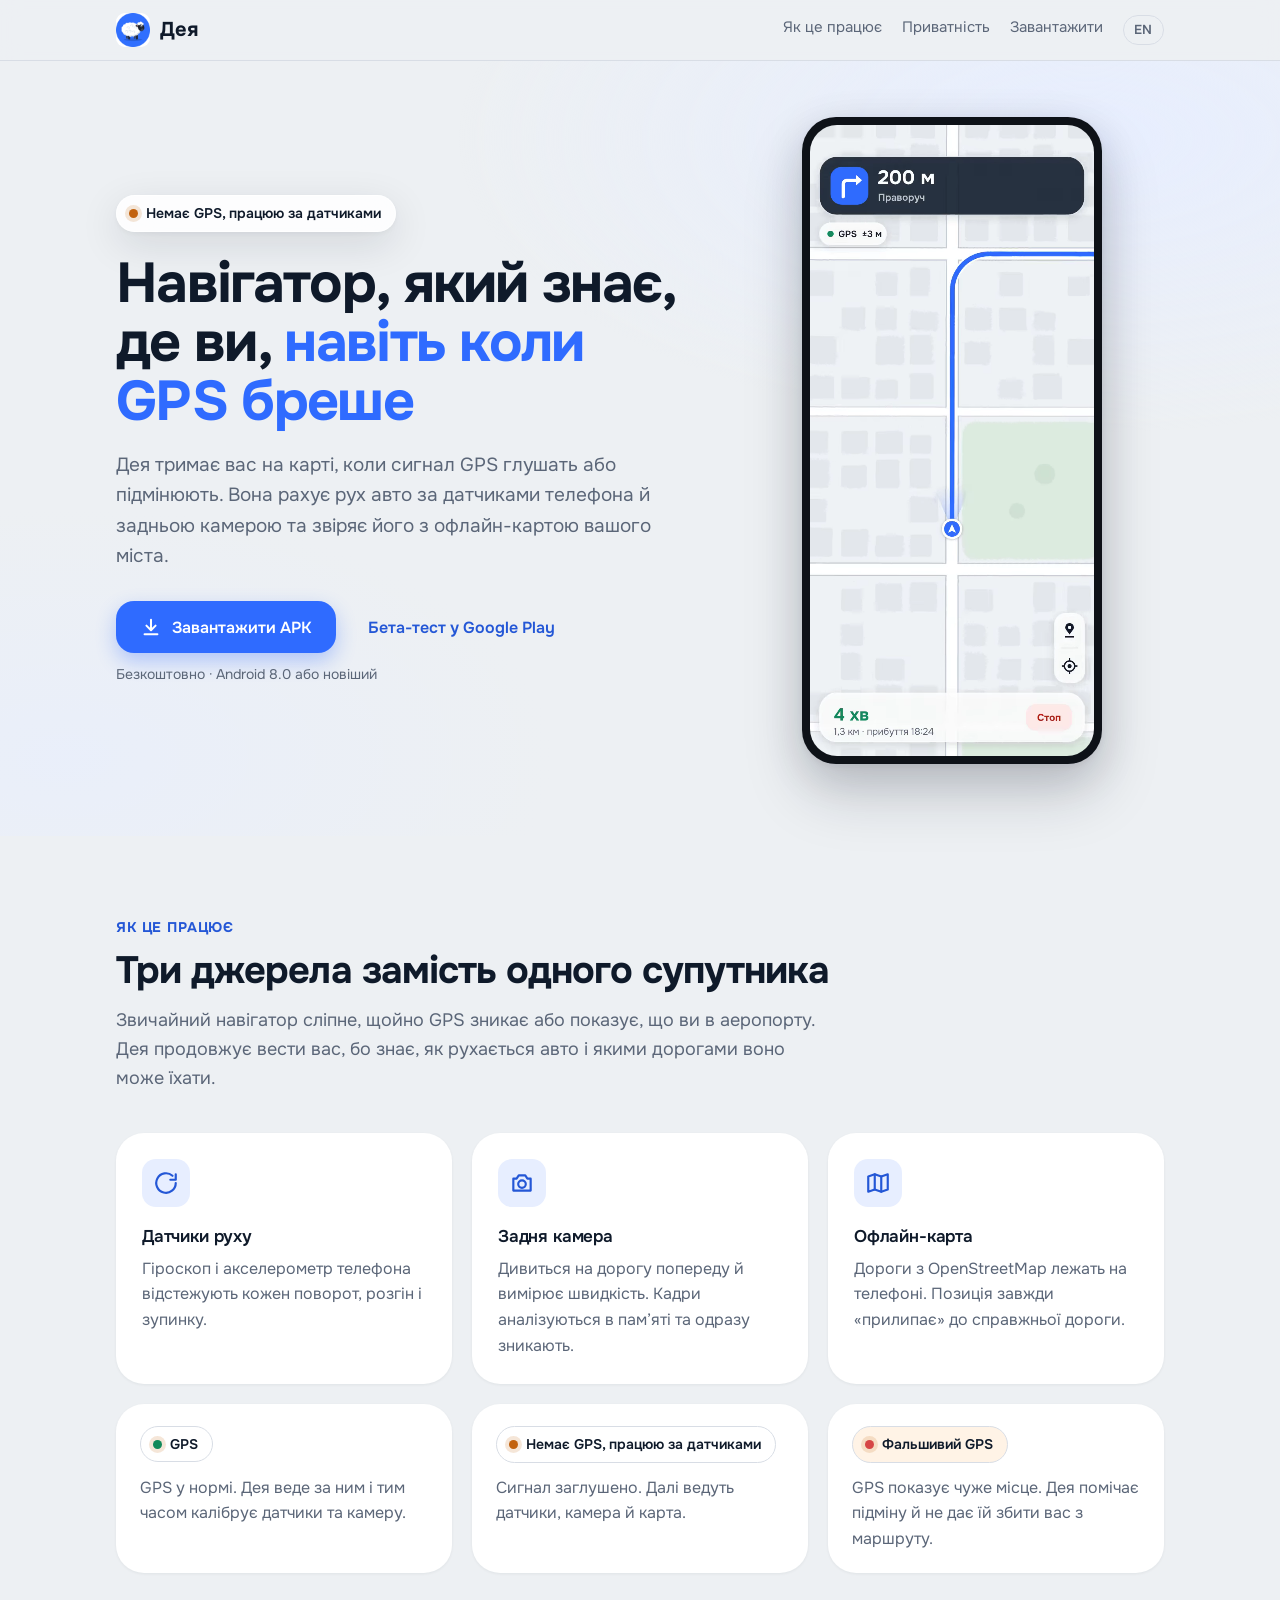
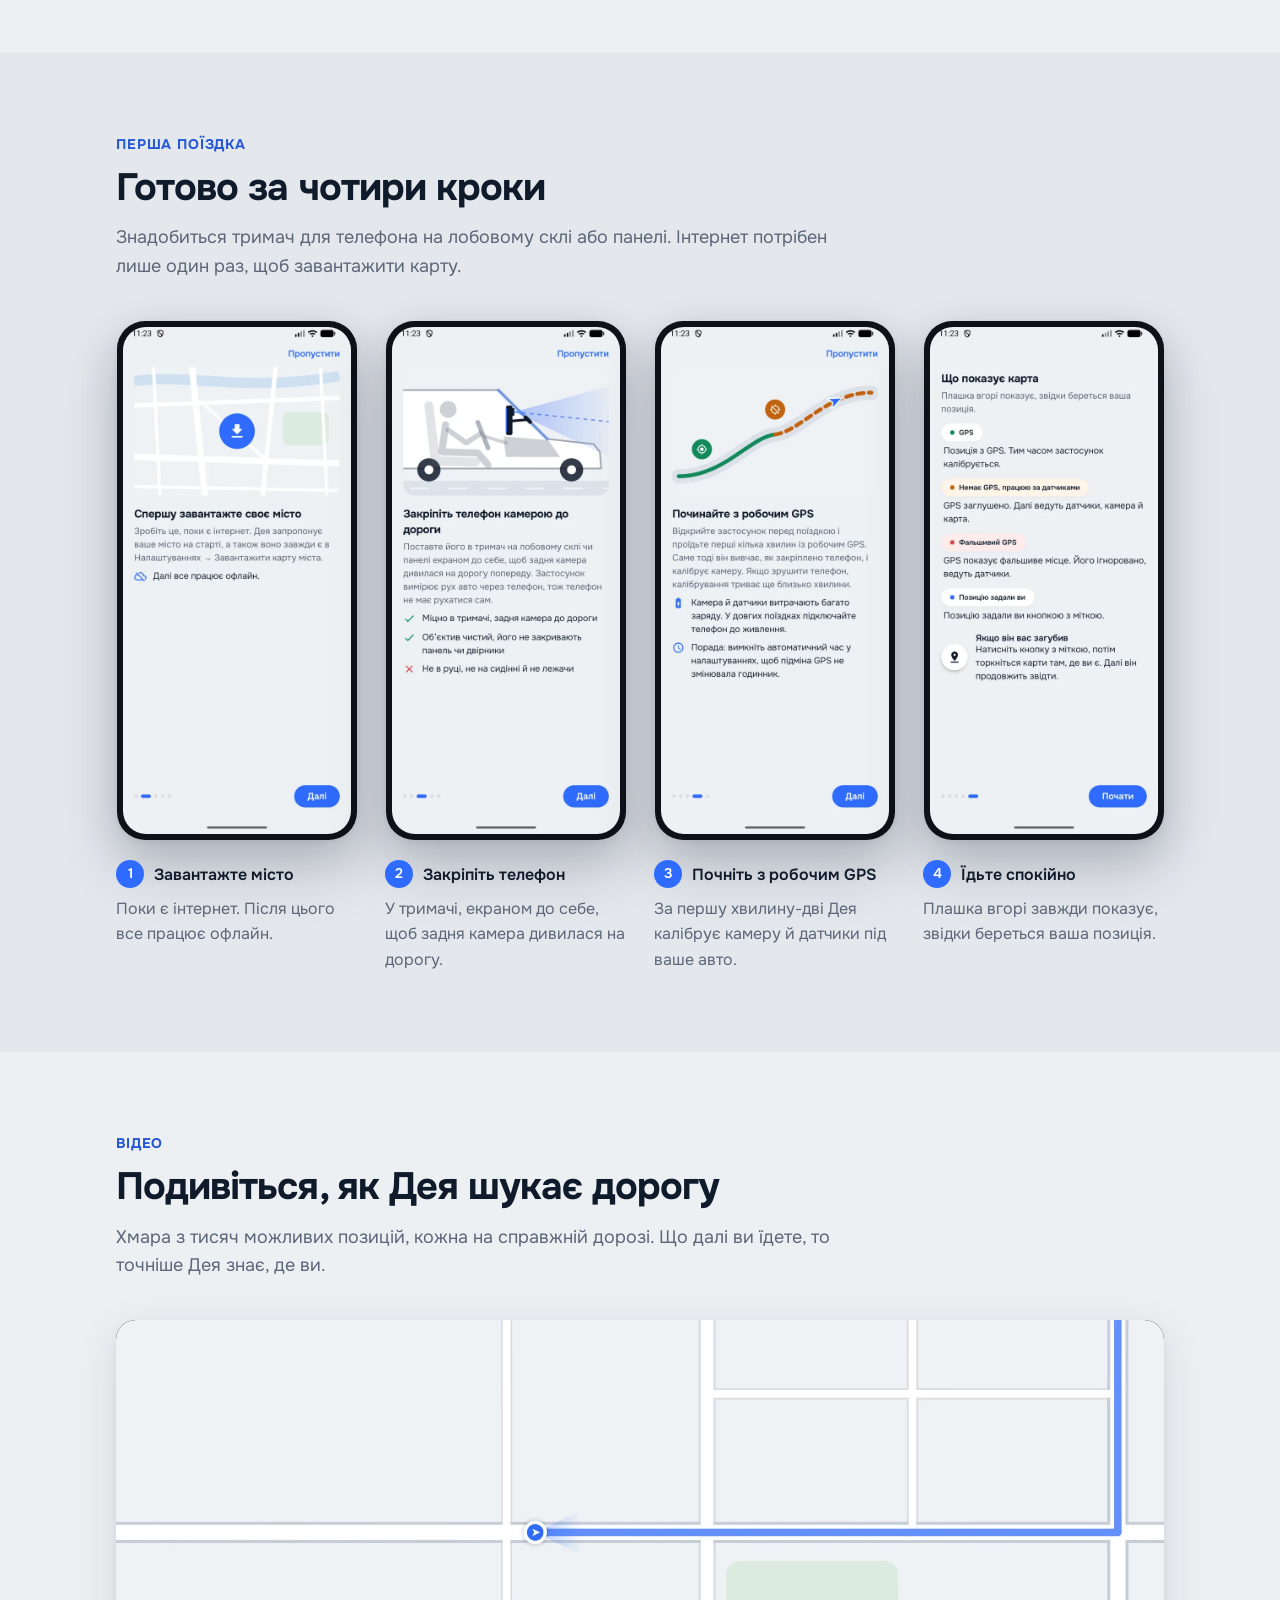
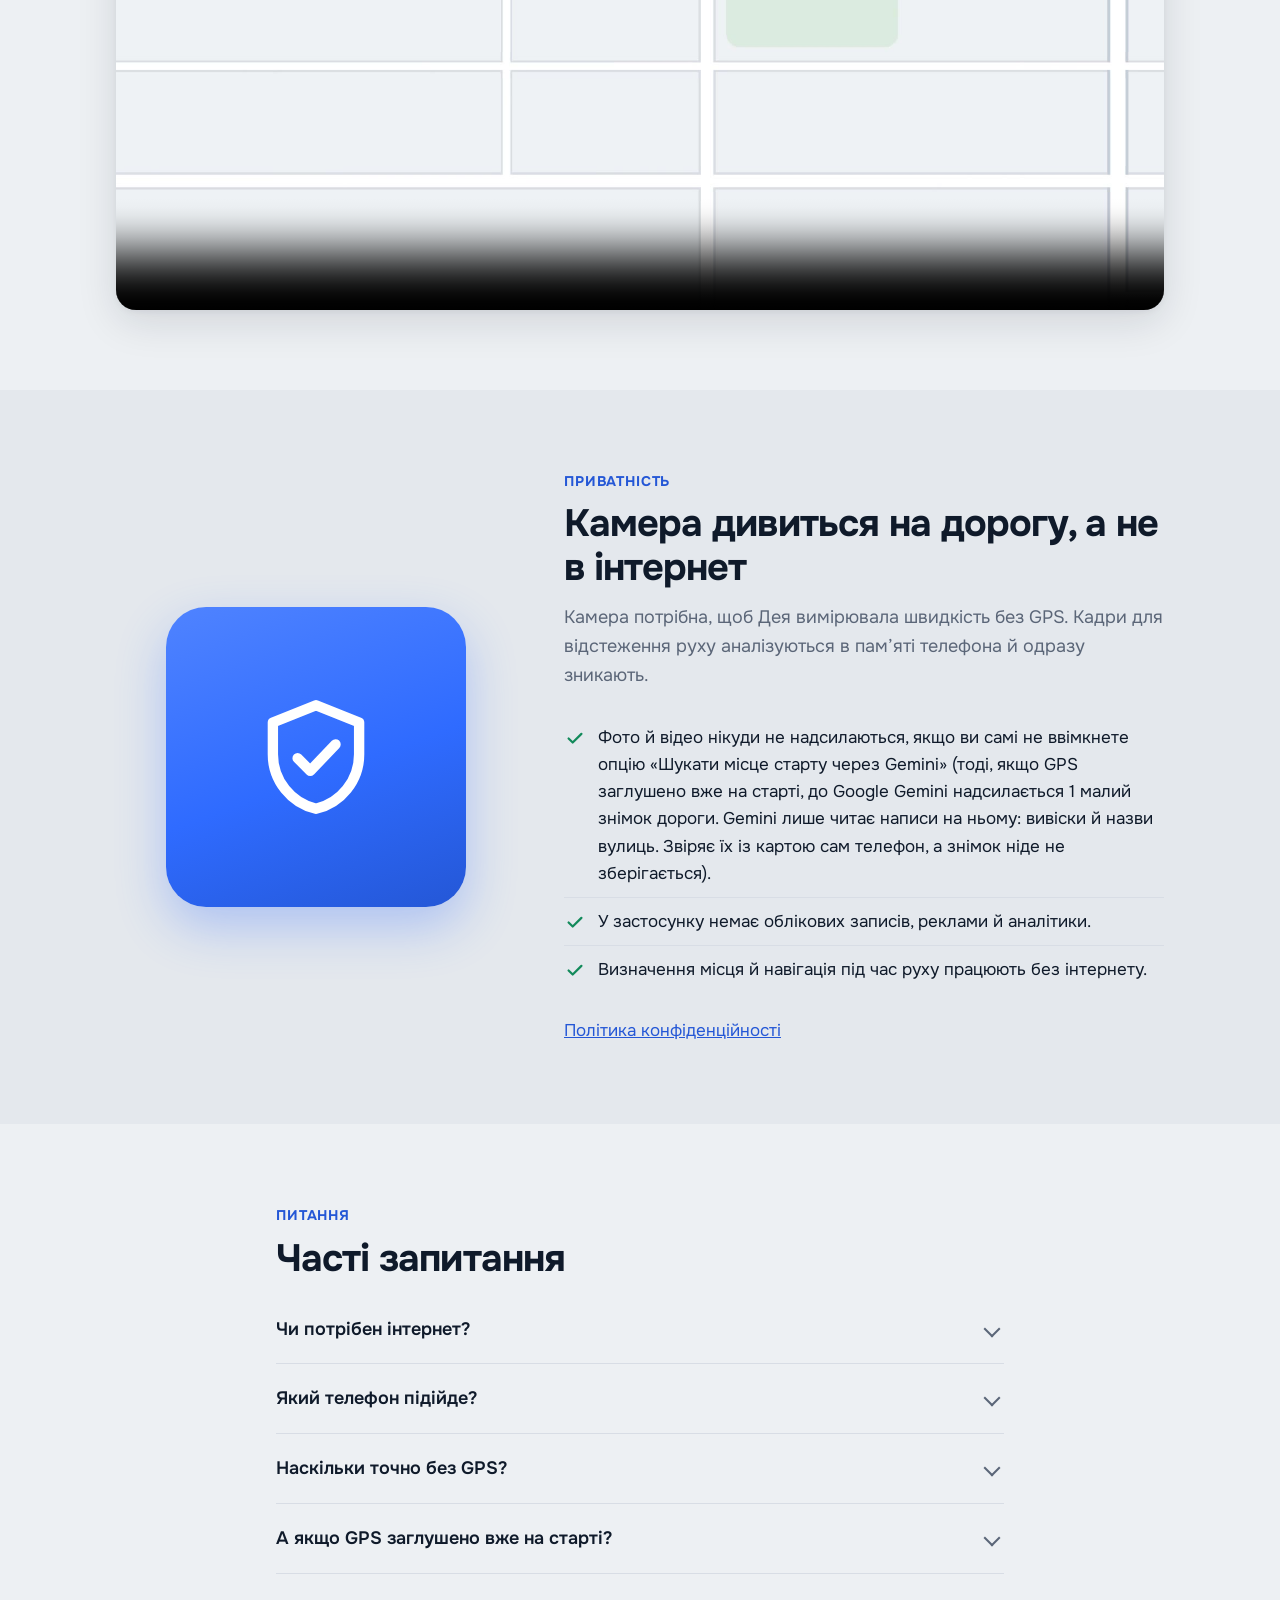
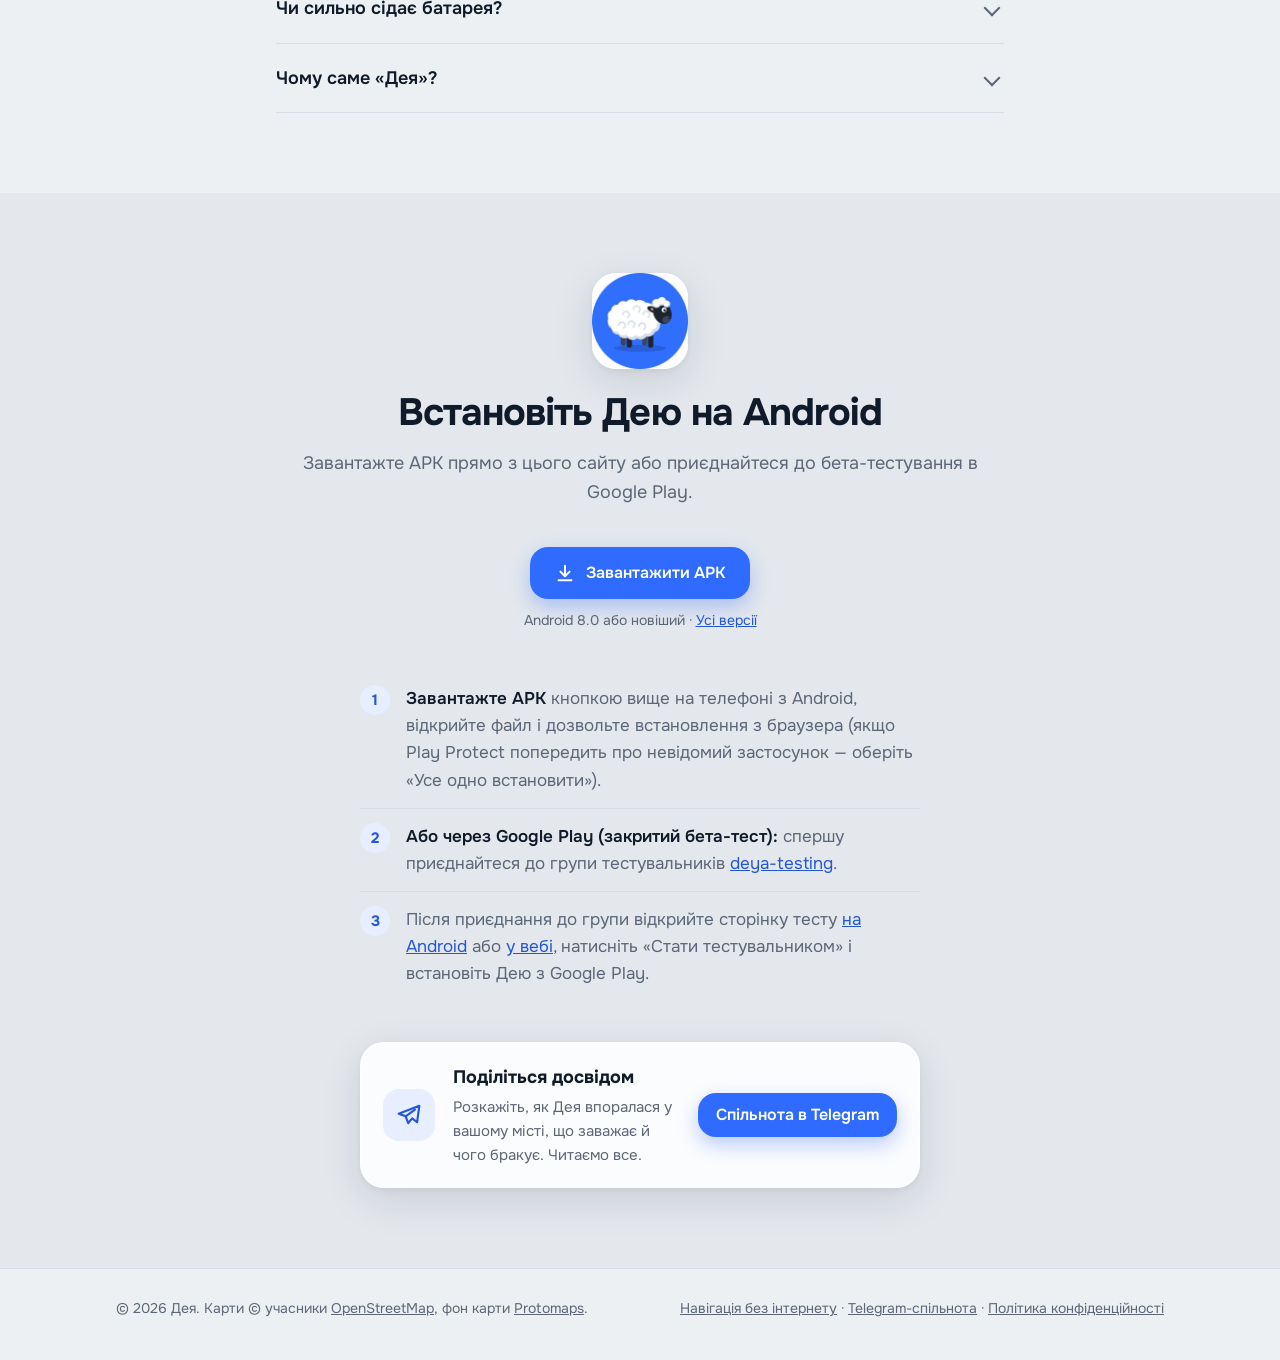
==== index.html @ eeca4acb "Add English version: /en/ home, offline-navigation article, language switcher, hreflang, sitemap Co-" ====
<!doctype html>
<html lang="uk">
<head>
<meta charset="utf-8">
<meta name="viewport" content="width=device-width, initial-scale=1">
<!-- Google Analytics 4. -->
<script>
  window.GA_ID = 'G-M6MLVTG909';
  window.dataLayer = window.dataLayer || [];
  function gtag() { dataLayer.push(arguments); }
  if (!/X{4}/.test(GA_ID)) {
    var ga = document.createElement('script');
    ga.async = true;
    ga.src = 'https://www.googletagmanager.com/gtag/js?id=' + GA_ID;
    document.head.appendChild(ga);
    gtag('js', new Date());
    gtag('config', GA_ID);
  }
</script>
<title>Дея — навігація без GPS: офлайн-навігатор при глушінні GPS</title>
<meta name="description" content="Дея — безкоштовний офлайн-навігатор для Android. Тримає вас на карті, коли GPS глушать або підмінюють: працює на датчиках руху, задній камері й карті OpenStreetMap.">
<link rel="canonical" href="https://getdeya.space/">
<link rel="alternate" hreflang="uk" href="https://getdeya.space/">
<link rel="alternate" hreflang="en" href="https://getdeya.space/en/">
<link rel="alternate" hreflang="x-default" href="https://getdeya.space/">
<meta name="robots" content="index, follow, max-image-preview:large">
<meta property="og:type" content="website">
<meta property="og:site_name" content="Дея">
<meta property="og:locale" content="uk_UA">
<meta property="og:url" content="https://getdeya.space/">
<meta property="og:title" content="Дея — навігація без GPS, коли його глушать">
<meta property="og:description" content="Безкоштовний офлайн-навігатор для Android: тримає вас на карті, коли GPS глушать або підмінюють. Без реклами й аналітики в застосунку.">
<meta property="og:image" content="https://getdeya.space/img/icon.png">
<meta property="og:image:alt" content="Значок Деї: біла вівця на синьому">
<meta name="twitter:card" content="summary">
<meta name="theme-color" content="#2F6BFF">
<link rel="preconnect" href="https://fonts.googleapis.com">
<link rel="preconnect" href="https://fonts.gstatic.com" crossorigin>
<link href="https://fonts.googleapis.com/css2?family=Onest:wght@400;500;600;700&display=swap" rel="stylesheet">
<script type="application/ld+json">
{
 "@context": "https://schema.org",
 "@graph": [
  {
   "@type": "WebSite",
   "@id": "https://getdeya.space/#site",
   "url": "https://getdeya.space/",
   "name": "Дея",
   "inLanguage": "uk"
  },
  {
   "@type": "MobileApplication",
   "@id": "https://getdeya.space/#app",
   "name": "Дея",
   "alternateName": "Deya",
   "description": "Офлайн-навігатор для Android, який тримає вас на карті, коли GPS глушать або підмінюють. Працює на датчиках руху, камері й карті OpenStreetMap.",
   "applicationCategory": "NavigationApplication",
   "operatingSystem": "Android 8.0+",
   "inLanguage": "uk",
   "url": "https://getdeya.space/",
   "image": "https://getdeya.space/img/icon.png",
   "downloadUrl": "https://github.com/zheniaslius/deya-site/releases/latest/download/deya.apk",
   "offers": {
    "@type": "Offer",
    "price": "0",
    "priceCurrency": "UAH"
   }
  },
  {
   "@type": "FAQPage",
   "mainEntity": [
    {
     "@type": "Question",
     "name": "Чи потрібен інтернет?",
     "acceptedAnswer": {
      "@type": "Answer",
      "text": "Лише щоб завантажити карту свого міста (та за бажанням уточнити коло старту через Gemini, якщо ви самі ввімкнули цю опцію). Далі Дея визначає місце й прокладає маршрут повністю офлайн."
     }
    },
    {
     "@type": "Question",
     "name": "Який телефон підійде?",
     "acceptedAnswer": {
      "@type": "Answer",
      "text": "Смартфон на Android 8.0 або новішому, з задньою камерою, гіроскопом і акселерометром. Майже всі сучасні телефони мають їх."
     }
    },
    {
     "@type": "Question",
     "name": "Наскільки точно без GPS?",
     "acceptedAnswer": {
      "@type": "Answer",
      "text": "У місті, де багато поворотів, Дея зазвичай тримає вас на правильній вулиці. На довгих прямих дорогах без поворотів похибка поступово росте, а щойно з’являється поворот чи справжній GPS, позиція знову уточнюється. Якщо Дея загубилася, торкніться кнопки з міткою й покажіть на карті, де ви."
     }
    },
    {
     "@type": "Question",
     "name": "А якщо GPS заглушено вже на старті?",
     "acceptedAnswer": {
      "@type": "Answer",
      "text": "Дея бере приблизне місце від Wi-Fi чи мобільної мережі, а далі впізнає, де ви, за формою шляху: повороти, які ви проїхали, порівнюються з вулицями карти. Зазвичай за 300–600 метрів їзди стрілка стає на правильну вулицю. Швидше за все працює, якщо ввімкнено камеру."
     }
    },
    {
     "@type": "Question",
     "name": "Чи сильно сідає батарея?",
     "acceptedAnswer": {
      "@type": "Answer",
      "text": "Камера й датчики працюють увесь час поїздки, тож у довгих поїздках краще тримати телефон на зарядці."
     }
    },
    {
     "@type": "Question",
     "name": "Чому саме «Дея»?",
     "acceptedAnswer": {
      "@type": "Answer",
      "text": "Від мему з вівцею, яка питає «Де я?». Тепер у неї є відповідь."
     }
    }
   ]
  }
 ]
}
</script>
<link rel="icon" href="img/icon-32.png" sizes="32x32">
<link rel="apple-touch-icon" href="img/icon-180.png">
<style>
  :root {
    --blue: #2F6BFF; --blue-ink: #2457D6; --blue-soft: #E7EEFF;
    --bg: #EDF0F3; --bg-alt: #E4E8ED; --card: rgba(255, 255, 255, .86); --solid: #FFFFFF;
    --edge: rgba(255, 255, 255, .7); --tile: rgba(15, 26, 42, .05);
    --text: #0F1A2A; --muted: #5B6678; --line: #D8DDE5;
    --green: #128A5B; --orange: #C2620F; --orange-soft: #FFF3E6; --red: #D64545; --red-soft: #FDE8E7;
    --shadow: 0 12px 40px rgba(15, 26, 42, .12), 0 2px 6px rgba(15, 26, 42, .05);
  }
  @media (prefers-color-scheme: dark) {
    :root:not([data-theme="light"]) {
      --blue: #4F83FF; --blue-ink: #7DA2FF; --blue-soft: #1D2D55;
      --bg: #11161E; --bg-alt: #161C26; --card: rgba(28, 35, 48, .88); --solid: #1C2330;
      --edge: rgba(255, 255, 255, .08); --tile: rgba(255, 255, 255, .06);
      --text: #EEF2F8; --muted: #9AA6B8; --line: #2A3342; --orange-soft: #3A2A1A; --red-soft: #3D2224;
      --shadow: 0 12px 40px rgba(0, 0, 0, .4);
    }
  }
  :root[data-theme="dark"] {
    --blue: #4F83FF; --blue-ink: #7DA2FF; --blue-soft: #1D2D55;
    --bg: #11161E; --bg-alt: #161C26; --card: rgba(28, 35, 48, .88); --solid: #1C2330;
    --edge: rgba(255, 255, 255, .08); --tile: rgba(255, 255, 255, .06);
    --text: #EEF2F8; --muted: #9AA6B8; --line: #2A3342; --orange-soft: #3A2A1A; --red-soft: #3D2224;
    --shadow: 0 12px 40px rgba(0, 0, 0, .4);
  }
  * { box-sizing: border-box; }
  html { scroll-behavior: smooth; }
  body { margin: 0; background: var(--bg); color: var(--text);
         font: 17px/1.6 "Onest", system-ui, -apple-system, "Segoe UI", Roboto, sans-serif;
         -webkit-font-smoothing: antialiased; }
  a { color: var(--blue-ink); }
  img, video { display: block; max-width: 100%; height: auto; }
  .wrap { max-width: 1080px; margin: 0 auto; padding: 0 16px; }

  /* header */
  header { position: sticky; top: 0; z-index: 10; background: color-mix(in srgb, var(--bg) 88%, transparent);
           backdrop-filter: saturate(1.4) blur(10px); -webkit-backdrop-filter: saturate(1.4) blur(10px);
           border-bottom: 1px solid var(--line); }
  header .wrap { display: flex; align-items: center; justify-content: space-between; height: 60px; }
  .brand { display: flex; align-items: center; gap: 10px; text-decoration: none; color: var(--text);
           font-weight: 700; font-size: 20px; letter-spacing: -.01em; }
  .brand img { width: 34px; height: 34px; border-radius: 9px; }
  header nav { display: flex; gap: 20px; font-size: 15px; }
  header nav a { color: var(--muted); text-decoration: none; }
  header nav a:hover { color: var(--text); }
  @media (max-width: 560px) { header nav .opt { display: none; } }

  .lang { font-size: 13px; font-weight: 600; letter-spacing: .04em; padding: 4px 10px; border-radius: 999px;
          border: 1px solid var(--line); color: var(--muted); text-decoration: none; }
  .lang:hover { color: var(--text); border-color: var(--muted); }

  /* buttons */
  .btn { display: inline-flex; align-items: center; gap: 10px; height: 52px; padding: 0 24px;
         border-radius: 18px; font-weight: 600; font-size: 16px; text-decoration: none; border: 0;
         font-family: inherit; cursor: pointer; }
  .btn-primary { background: var(--blue); color: #fff; box-shadow: 0 8px 20px rgba(47, 107, 255, .32); }
  .btn-primary[aria-disabled="true"] { cursor: default; }
  .btn-ghost { background: transparent; color: var(--blue-ink); }
  .btn svg { width: 22px; height: 22px; flex: none; }
  .soon { display: block; font-size: 14px; color: var(--muted); margin-top: 10px; }

  /* hero */
  .hero { padding: 56px 0 72px; background:
          radial-gradient(900px 420px at 85% 10%, var(--blue-soft), transparent 70%),
          radial-gradient(700px 360px at 5% 90%, color-mix(in srgb, var(--blue-soft) 60%, transparent), transparent 70%); }
  .hero .wrap { display: grid; grid-template-columns: 1.15fr .85fr; gap: 48px; align-items: center; }
  .chip { display: inline-flex; align-items: center; gap: 8px; padding: 6px 14px 6px 12px;
          border-radius: 999px; background: var(--card); border: 1px solid var(--edge); box-shadow: var(--shadow);
          backdrop-filter: blur(20px) saturate(1.6); -webkit-backdrop-filter: blur(20px) saturate(1.6);
          font-size: 14px; font-weight: 600; }
  .dot { width: 9px; height: 9px; border-radius: 50%; background: var(--orange); flex: none;
         box-shadow: 0 0 0 4px rgba(194, 98, 15, .16); }
  h1 { font-size: clamp(34px, 5.4vw, 56px); line-height: 1.06; letter-spacing: -.03em; font-weight: 700; margin: 22px 0 18px; }
  h1 em { font-style: normal; color: var(--blue); }
  .lead { font-size: 19px; color: var(--muted); margin: 0 0 30px; max-width: 34em; }
  .cta { display: flex; flex-wrap: wrap; gap: 8px; align-items: center; }
  @media (max-width: 820px) {
    .hero { padding: 36px 0 56px; }
    .hero .wrap { grid-template-columns: 1fr; gap: 40px; }
  }

  /* phone */
  .phone { width: 100%; max-width: 300px; margin: 0 auto; border-radius: 34px; padding: 8px;
           background: #0E1218; box-shadow: var(--shadow), 0 30px 60px rgba(20, 30, 45, .18); }
  .phone img, .phone video { border-radius: 27px; width: 100%; aspect-ratio: 540 / 1200; object-fit: cover; background: #F2F3F1; }

  /* sections */
  section { padding: 80px 0; }
  section.alt { background: var(--bg-alt); }
  .eyebrow { font-size: 14px; font-weight: 700; letter-spacing: .06em; text-transform: uppercase; color: var(--blue-ink); margin: 0 0 10px; }
  h2 { font-size: clamp(26px, 3.4vw, 38px); line-height: 1.15; letter-spacing: -.025em; font-weight: 700; margin: 0 0 14px; }
  .sub { color: var(--muted); font-size: 18px; max-width: 40em; margin: 0 0 40px; }

  .cards { display: grid; grid-template-columns: repeat(3, 1fr); gap: 20px; }
  .card { background: var(--solid); border-radius: 28px; padding: 26px; box-shadow: 0 1px 3px rgba(15, 26, 42, .06); }
  .card h3 { font-size: 17px; font-weight: 600; margin: 16px 0 6px; letter-spacing: -.01em; }
  .card p { margin: 0; color: var(--muted); font-size: 16px; }
  .ico { width: 48px; height: 48px; border-radius: 14px; display: grid; place-items: center;
         background: var(--blue-soft); color: var(--blue-ink); }
  .ico svg { width: 26px; height: 26px; }
  @media (max-width: 820px) { .cards { grid-template-columns: 1fr; } }

  /* states */
  .states { display: grid; grid-template-columns: repeat(3, 1fr); gap: 20px; margin-top: 20px; }
  .state { background: var(--solid); border-radius: 28px; padding: 22px 24px; box-shadow: 0 1px 3px rgba(15, 26, 42, .06); }
  .state p { margin: 12px 0 0; color: var(--muted); font-size: 16px; }
  .state .chip { box-shadow: none; border: 1px solid var(--line); }
  @media (max-width: 820px) { .states { grid-template-columns: 1fr; } }

  /* steps */
  .steps { display: grid; grid-template-columns: repeat(4, 1fr); gap: 28px; counter-reset: s; }
  .step .phone { max-width: 240px; border-radius: 28px; padding: 6px; }
  .step .phone img { border-radius: 23px; }
  .step h3 { font-size: 16px; font-weight: 600; margin: 22px 0 6px; display: flex; gap: 10px; align-items: baseline; }
  .step h3::before { counter-increment: s; content: counter(s); flex: none; width: 28px; height: 28px;
                     border-radius: 50%; background: var(--blue); color: #fff; font-size: 14px;
                     display: grid; place-items: center; transform: translateY(-2px); }
  .step p { margin: 0; color: var(--muted); font-size: 16px; }
  @media (max-width: 960px) { .steps { grid-template-columns: repeat(2, 1fr); row-gap: 48px; } }
  @media (max-width: 520px) { .steps { grid-template-columns: 1fr; } .step .phone { max-width: 260px; } }

  /* video */
  .video { border-radius: 20px; overflow: hidden; box-shadow: var(--shadow); background: #000; }
  .video video { width: 100%; aspect-ratio: 16 / 9; }
  .note { font-size: 14px; color: var(--muted); margin-top: 12px; }

  /* privacy */
  .privacy { display: grid; grid-template-columns: .8fr 1.2fr; gap: 48px; align-items: center; }
  .shield { aspect-ratio: 1; max-width: 300px; width: 100%; margin: 0 auto; border-radius: 40px;
            background: linear-gradient(160deg, #4F83FF, #2F6BFF 55%, #2457D6); display: grid; place-items: center; box-shadow: 0 20px 50px rgba(47, 107, 255, .3); }
  .shield svg { width: 46%; height: 46%; color: #fff; }
  .list { list-style: none; padding: 0; margin: 0 0 24px; }
  .list li { display: flex; gap: 12px; padding: 10px 0; border-bottom: 1px solid var(--line); }
  .list li:last-child { border-bottom: 0; }
  .list svg { width: 22px; height: 22px; flex: none; color: var(--green); margin-top: 3px; }
  @media (max-width: 820px) { .privacy { grid-template-columns: 1fr; } .shield { max-width: 200px; } }

  /* faq */
  .faq { max-width: 760px; }
  details { border-bottom: 1px solid var(--line); padding: 4px 0; }
  summary { cursor: pointer; list-style: none; font-weight: 600; font-size: 18px; padding: 16px 32px 16px 0; position: relative; }
  summary::-webkit-details-marker { display: none; }
  summary::after { content: ""; position: absolute; right: 6px; top: 24px; width: 10px; height: 10px;
                   border-right: 2px solid var(--muted); border-bottom: 2px solid var(--muted); transform: rotate(45deg); transition: transform .2s; }
  details[open] summary::after { transform: rotate(-135deg); top: 28px; }
  details p { margin: 0 0 18px; color: var(--muted); }

  /* final */
  .final { text-align: center; }
  .final .icon { width: 96px; height: 96px; border-radius: 24px; margin: 0 auto 22px; box-shadow: var(--shadow); }
  .final .sub { margin-left: auto; margin-right: auto; }
  .final .cta { justify-content: center; }

  .install { text-align: left; max-width: 560px; margin: 40px auto 0; padding: 0; list-style: none; counter-reset: i; }
  .install li { position: relative; padding: 14px 0 14px 46px; border-bottom: 1px solid var(--line); color: var(--muted); }
  .install li:last-child { border-bottom: 0; }
  .install li b { color: var(--text); font-weight: 600; }
  .install li::before { counter-increment: i; content: counter(i); position: absolute; left: 0; top: 14px; width: 30px; height: 30px;
                        border-radius: 50%; background: var(--blue-soft); color: var(--blue-ink); font-weight: 700; font-size: 15px;
                        display: grid; place-items: center; }
  .final .note { max-width: 560px; margin: 16px auto 0; }

  .community { display: flex; align-items: center; gap: 18px; text-align: left; max-width: 560px; margin: 40px auto 0; padding: 20px 22px;
               background: var(--card); border: 1px solid var(--edge); border-radius: 24px; box-shadow: var(--shadow); }
  .community .tg { width: 52px; height: 52px; flex: none; border-radius: 16px; background: var(--blue-soft); color: var(--blue-ink); display: grid; place-items: center; }
  .community .tg svg { width: 26px; height: 26px; }
  .community h3 { margin: 0 0 4px; font-size: 18px; }
  .community p { margin: 0; font-size: 15px; color: var(--muted); }
  .community .btn { margin-left: auto; height: 44px; padding: 0 18px; flex: none; }
  @media (max-width: 560px) { .community { flex-wrap: wrap; } .community .btn { margin-left: 0; width: 100%; justify-content: center; } }

  footer { border-top: 1px solid var(--line); padding: 28px 0 40px; font-size: 14px; color: var(--muted); }
  footer .wrap { display: flex; flex-wrap: wrap; gap: 12px 28px; justify-content: space-between; }
  footer a { color: var(--muted); }
</style>
</head>
<body>

<header>
  <div class="wrap">
    <a class="brand" href="#top"><img src="img/icon.png" alt="">Дея</a>
    <nav>
      <a class="opt" href="#how">Як це працює</a>
      <a class="opt" href="#privacy">Приватність</a>
      <a href="#install">Завантажити</a>
      <a class="lang" href="en/" hreflang="en" lang="en" title="English version">EN</a>
    </nav>
  </div>
</header>

<main id="top">

<div class="hero">
  <div class="wrap">
    <div>
      <span class="chip"><span class="dot"></span>Немає GPS, працюю за датчиками</span>
      <h1>Навігатор, який знає, де ви, <em>навіть коли GPS бреше</em></h1>
      <p class="lead">Дея тримає вас на карті, коли сигнал GPS глушать або підмінюють.
        Вона рахує рух авто за датчиками телефона й задньою камерою та звіряє його з
        офлайн-картою вашого міста.</p>
      <div class="cta">
        <a class="btn btn-primary" href="https://github.com/zheniaslius/deya-site/releases/latest/download/deya.apk" download data-place="hero">
          <svg viewBox="0 0 24 24" fill="none" stroke="currentColor" stroke-width="2.2" stroke-linecap="round" stroke-linejoin="round" aria-hidden="true"><path d="M12 4v11"/><path d="m7 10.5 5 5 5-5"/><path d="M5 20h14"/></svg>
          Завантажити APK
        </a>
        <a class="btn btn-ghost" href="#install">Бета-тест у Google Play</a>
      </div>
      <span class="soon">Безкоштовно · Android 8.0 або новіший<span class="apk-meta"></span></span>
    </div>
    <div class="phone"><video autoplay muted loop playsinline poster="img/hero-poster.jpg" aria-label="Дея веде маршрутом: GPS зникає, а позиція тримається на дорозі за датчиками й камерою">
      <source src="img/hero.webm" type="video/webm">
      <source src="img/hero.mp4" type="video/mp4">
    </video></div>
  </div>
</div>

<section id="how">
  <div class="wrap">
    <p class="eyebrow">Як це працює</p>
    <h2>Три джерела замість одного супутника</h2>
    <p class="sub">Звичайний навігатор сліпне, щойно GPS зникає або показує, що ви в аеропорту.
      Дея продовжує вести вас, бо знає, як рухається авто і якими дорогами воно може їхати.</p>
    <div class="cards">
      <div class="card">
        <div class="ico"><svg viewBox="0 0 24 24" fill="none" stroke="currentColor" stroke-width="2" stroke-linecap="round" stroke-linejoin="round" aria-hidden="true"><path d="M21 12a9 9 0 1 1-3-6.7"/><path d="M21 4v5h-5"/></svg></div>
        <h3>Датчики руху</h3>
        <p>Гіроскоп і акселерометр телефона відстежують кожен поворот, розгін і зупинку.</p>
      </div>
      <div class="card">
        <div class="ico"><svg viewBox="0 0 24 24" fill="none" stroke="currentColor" stroke-width="2" stroke-linecap="round" stroke-linejoin="round" aria-hidden="true"><path d="M4 8h3l2-3h6l2 3h3v11H4z"/><circle cx="12" cy="13" r="3.5"/></svg></div>
        <h3>Задня камера</h3>
        <p>Дивиться на дорогу попереду й вимірює швидкість. Кадри аналізуються в пам’яті та одразу зникають.</p>
      </div>
      <div class="card">
        <div class="ico"><svg viewBox="0 0 24 24" fill="none" stroke="currentColor" stroke-width="2" stroke-linecap="round" stroke-linejoin="round" aria-hidden="true"><path d="M9 4 3 6v14l6-2 6 2 6-2V4l-6 2-6-2z"/><path d="M9 4v14M15 6v14"/></svg></div>
        <h3>Офлайн-карта</h3>
        <p>Дороги з OpenStreetMap лежать на телефоні. Позиція завжди «прилипає» до справжньої дороги.</p>
      </div>
    </div>

    <div class="states">
      <div class="state">
        <span class="chip"><span class="dot" style="background:var(--green)"></span>GPS</span>
        <p>GPS у нормі. Дея веде за ним і тим часом калібрує датчики та камеру.</p>
      </div>
      <div class="state">
        <span class="chip"><span class="dot"></span>Немає GPS, працюю за датчиками</span>
        <p>Сигнал заглушено. Далі ведуть датчики, камера й карта.</p>
      </div>
      <div class="state">
        <span class="chip" style="background:var(--orange-soft)"><span class="dot" style="background:var(--red)"></span>Фальшивий GPS</span>
        <p>GPS показує чуже місце. Дея помічає підміну й не дає їй збити вас з маршруту.</p>
      </div>
    </div>
  </div>
</section>

<section class="alt" id="start">
  <div class="wrap">
    <p class="eyebrow">Перша поїздка</p>
    <h2>Готово за чотири кроки</h2>
    <p class="sub">Знадобиться тримач для телефона на лобовому склі або панелі. Інтернет потрібен лише один раз, щоб завантажити карту.</p>
    <div class="steps">
      <div class="step">
        <div class="phone"><img src="img/uk-2-city.webp" alt="Екран: Спершу завантажте своє місто" loading="lazy" width="540" height="1200"></div>
        <h3>Завантажте місто</h3>
        <p>Поки є інтернет. Після цього все працює офлайн.</p>
      </div>
      <div class="step">
        <div class="phone"><img src="img/uk-3-mount.webp" alt="Екран: Закріпіть телефон камерою до дороги" loading="lazy" width="540" height="1200"></div>
        <h3>Закріпіть телефон</h3>
        <p>У тримачі, екраном до себе, щоб задня камера дивилася на дорогу.</p>
      </div>
      <div class="step">
        <div class="phone"><img src="img/uk-4-start.webp" alt="Екран: Починайте з робочим GPS" loading="lazy" width="540" height="1200"></div>
        <h3>Почніть з робочим GPS</h3>
        <p>За першу хвилину-дві Дея калібрує камеру й датчики під ваше авто.</p>
      </div>
      <div class="step">
        <div class="phone"><img src="img/uk-5-map.webp" alt="Екран: Що показує карта" loading="lazy" width="540" height="1200"></div>
        <h3>Їдьте спокійно</h3>
        <p>Плашка вгорі завжди показує, звідки береться ваша позиція.</p>
      </div>
    </div>
  </div>
</section>

<section id="video">
  <div class="wrap">
    <p class="eyebrow">Відео</p>
    <h2>Подивіться, як Дея шукає дорогу</h2>
    <p class="sub">Хмара з тисяч можливих позицій, кожна на справжній дорозі. Що далі ви їдете, то точніше Дея знає, де ви.</p>
    <div class="video">
      <video controls preload="none" playsinline poster="img/poster-uk.jpg">
        <source src="img/deya-explainer-uk.mp4" type="video/mp4">
      </video>
    </div>
  </div>
</section>

<section class="alt" id="privacy">
  <div class="wrap privacy">
    <div class="shield">
      <svg viewBox="0 0 24 24" fill="none" stroke="currentColor" stroke-width="1.8" stroke-linecap="round" stroke-linejoin="round" aria-hidden="true"><path d="M12 3 4.5 6v5.5c0 4.6 3.2 8.5 7.5 9.5 4.3-1 7.5-4.9 7.5-9.5V6L12 3z"/><path d="m8.8 12.2 2.2 2.2 4.4-4.6"/></svg>
    </div>
    <div>
      <p class="eyebrow">Приватність</p>
      <h2>Камера дивиться на дорогу, а не в інтернет</h2>
      <p class="sub" style="margin-bottom:24px">Камера потрібна, щоб Дея вимірювала швидкість без GPS. Кадри для відстеження руху аналізуються в пам’яті телефона й одразу зникають.</p>
      <ul class="list">
        <li><svg viewBox="0 0 24 24" fill="none" stroke="currentColor" stroke-width="2.4" stroke-linecap="round" stroke-linejoin="round" aria-hidden="true"><path d="m5 12.5 4.5 4.5L19 7.5"/></svg>Фото й відео нікуди не надсилаються, якщо ви самі не ввімкнете опцію «Шукати місце старту через Gemini» (тоді, якщо GPS заглушено вже на старті, до Google Gemini надсилається 1 малий знімок дороги. Gemini лише читає написи на ньому: вивіски й назви вулиць. Звіряє їх із картою сам телефон, а знімок ніде не зберігається).</li>
        <li><svg viewBox="0 0 24 24" fill="none" stroke="currentColor" stroke-width="2.4" stroke-linecap="round" stroke-linejoin="round" aria-hidden="true"><path d="m5 12.5 4.5 4.5L19 7.5"/></svg>У застосунку немає облікових записів, реклами й аналітики.</li>
        <li><svg viewBox="0 0 24 24" fill="none" stroke="currentColor" stroke-width="2.4" stroke-linecap="round" stroke-linejoin="round" aria-hidden="true"><path d="m5 12.5 4.5 4.5L19 7.5"/></svg>Визначення місця й навігація під час руху працюють без інтернету.</li>
      </ul>
      <a href="https://zheniaslius.github.io/deya-privacy/">Політика конфіденційності</a>
    </div>
  </div>
</section>

<section id="faq">
  <div class="wrap faq">
    <p class="eyebrow">Питання</p>
    <h2>Часті запитання</h2>
    <details>
      <summary>Чи потрібен інтернет?</summary>
      <p>Лише щоб завантажити карту свого міста (та за бажанням уточнити коло старту через Gemini, якщо ви самі ввімкнули цю опцію). Далі Дея визначає місце й прокладає маршрут повністю офлайн.</p>
      <p><a href="navihatsiia-bez-internetu/">Як налаштувати навігацію без інтернету →</a></p>
    </details>
    <details>
      <summary>Який телефон підійде?</summary>
      <p>Смартфон на Android 8.0 або новішому, з задньою камерою, гіроскопом і акселерометром. Майже всі сучасні телефони мають їх.</p>
    </details>
    <details>
      <summary>Наскільки точно без GPS?</summary>
      <p>У місті, де багато поворотів, Дея зазвичай тримає вас на правильній вулиці. На довгих прямих дорогах без поворотів похибка поступово росте, а щойно з’являється поворот чи справжній GPS, позиція знову уточнюється. Якщо Дея загубилася, торкніться кнопки з міткою й покажіть на карті, де ви.</p>
    </details>
    <details>
      <summary>А якщо GPS заглушено вже на старті?</summary>
      <p>Дея бере приблизне місце від Wi-Fi чи мобільної мережі, а далі впізнає, де ви, за формою шляху: повороти, які ви проїхали, порівнюються з вулицями карти. Зазвичай за 300–600 метрів їзди стрілка стає на правильну вулицю. Швидше за все працює, якщо ввімкнено камеру.</p>
    </details>
    <details>
      <summary>Чи сильно сідає батарея?</summary>
      <p>Камера й датчики працюють увесь час поїздки, тож у довгих поїздках краще тримати телефон на зарядці.</p>
    </details>
    <details>
      <summary>Чому саме «Дея»?</summary>
      <p>Від мему з вівцею, яка питає «Де я?». Тепер у неї є відповідь.</p>
    </details>
  </div>
</section>

<section class="alt final" id="install">
  <div class="wrap">
    <img class="icon" src="img/icon.png" alt="Значок Деї: біла вівця на синьому" width="96" height="96">
    <h2>Встановіть Дею на Android</h2>
    <p class="sub">Завантажте APK прямо з цього сайту або приєднайтеся до бета-тестування в Google Play.</p>
    <div class="cta">
      <a class="btn btn-primary" href="https://github.com/zheniaslius/deya-site/releases/latest/download/deya.apk" download data-place="install">
        <svg viewBox="0 0 24 24" fill="none" stroke="currentColor" stroke-width="2.2" stroke-linecap="round" stroke-linejoin="round" aria-hidden="true"><path d="M12 4v11"/><path d="m7 10.5 5 5 5-5"/><path d="M5 20h14"/></svg>
        Завантажити APK
      </a>
    </div>
    <span class="soon">Android 8.0 або новіший<span class="apk-meta"></span> · <a href="https://github.com/zheniaslius/deya-site/releases">Усі версії</a></span>

    <ol class="install">
      <li><b>Завантажте APK</b> кнопкою вище на телефоні з Android, відкрийте файл і дозвольте встановлення з браузера (якщо Play Protect попередить про невідомий застосунок — оберіть «Усе одно встановити»).</li>
      <li><b>Або через Google Play (закритий бета-тест):</b> спершу приєднайтеся до групи тестувальників <a href="https://groups.google.com/g/deya-testing" target="_blank" rel="noopener">deya-testing</a>.</li>
      <li>Після приєднання до групи відкрийте сторінку тесту <a href="https://play.google.com/store/apps/details?id=com.yourname.deya" target="_blank" rel="noopener">на Android</a> або <a href="https://play.google.com/apps/testing/com.yourname.deya" target="_blank" rel="noopener">у вебі</a>, натисніть «Стати тестувальником» і встановіть Дею з Google Play.</li>
    </ol>

    <div class="community">
      <span class="tg"><svg viewBox="0 0 24 24" fill="none" stroke="currentColor" stroke-width="2" stroke-linecap="round" stroke-linejoin="round" aria-hidden="true"><path d="m21.5 3.5-19 7.3 6.4 2.4 2.4 6.3 3.6-4.4 4.6 3.4z"/><path d="m8.9 13.2 8.6-6.2"/></svg></span>
      <div>
        <h3>Поділіться досвідом</h3>
        <p>Розкажіть, як Дея впоралася у вашому місті, що заважає й чого бракує. Читаємо все.</p>
      </div>
      <a class="btn btn-primary" href="https://t.me/+3Qa5_fcYy3pjNTUy" target="_blank" rel="noopener">Спільнота в Telegram</a>
    </div>
  </div>
</section>

</main>

<footer>
  <div class="wrap">
    <span>© 2026 Дея. Карти © учасники <a href="https://www.openstreetmap.org/copyright">OpenStreetMap</a>, фон карти <a href="https://protomaps.com">Protomaps</a>.</span>
    <span><a href="navihatsiia-bez-internetu/">Навігація без інтернету</a> · <a href="https://t.me/+3Qa5_fcYy3pjNTUy" target="_blank" rel="noopener">Telegram-спільнота</a> · <a href="https://zheniaslius.github.io/deya-privacy/">Політика конфіденційності</a></span>
  </div>
</footer>

<script>
  // Version and size of the latest APK, from the GitHub release.
  var apkVersion = '';
  fetch('https://api.github.com/repos/zheniaslius/deya-site/releases/latest')
    .then(function (r) { return r.ok ? r.json() : null; })
    .then(function (rel) {
      if (!rel) return;
      var apk = (rel.assets || []).filter(function (a) { return a.name === 'deya.apk'; })[0];
      if (!apk) return;
      var mb = (apk.size / 1048576).toFixed(0).replace('.', ',');
      var v = (rel.tag_name || '').replace(/^v/, '');
      apkVersion = v;
      document.querySelectorAll('.apk-meta').forEach(function (el) {
        el.textContent = ' · версія ' + v + ' · ' + mb + ' МБ';
      });
    })
    .catch(function () {});

  function trackApk(a) {
    var params = {
      link_url: a.href,
      link_text: a.textContent.trim(),
      file_name: 'deya.apk',
      file_extension: 'apk',
      button_place: a.getAttribute('data-place') || '',
      app_version: apkVersion,
      transport_type: 'beacon'
    };
    gtag('event', 'download_apk', params);
    gtag('event', 'file_download', params);
  }
  document.querySelectorAll('a[href$="/deya.apk"]').forEach(function (a) {
    a.addEventListener('click', function () { trackApk(a); });
    a.addEventListener('auxclick', function (e) { if (e.button === 1) trackApk(a); });
  }
  );

  document.querySelectorAll('a[href^="https://t.me/"]').forEach(function (a) {
    a.addEventListener('click', function () { gtag('event', 'open_telegram', { link_url: a.href }); });
  });

  // Respect reduced motion: show the still frame instead of the looping hero animation.
  if (window.matchMedia && matchMedia('(prefers-reduced-motion: reduce)').matches) {
    var v = document.querySelector('.hero video');
    if (v) { v.removeAttribute('autoplay'); v.pause(); }
  }
</script>

</body>
</html>
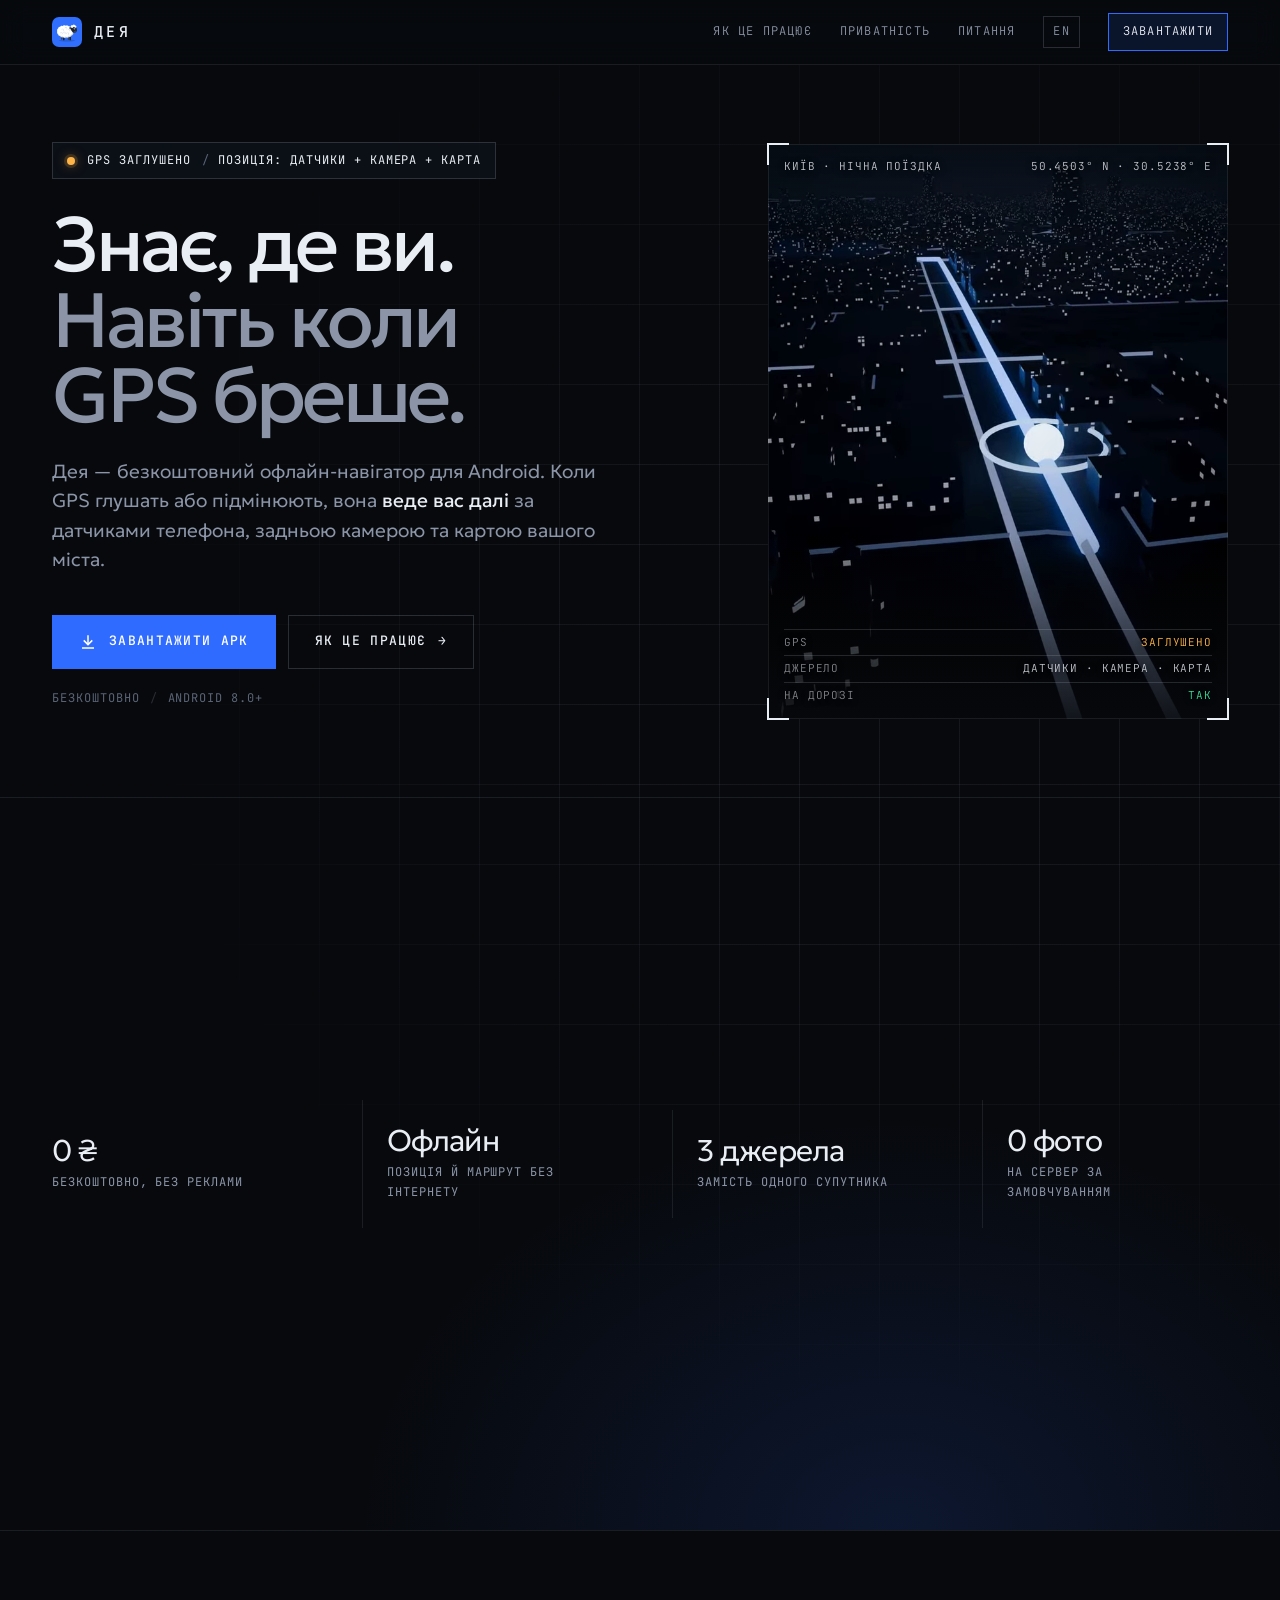
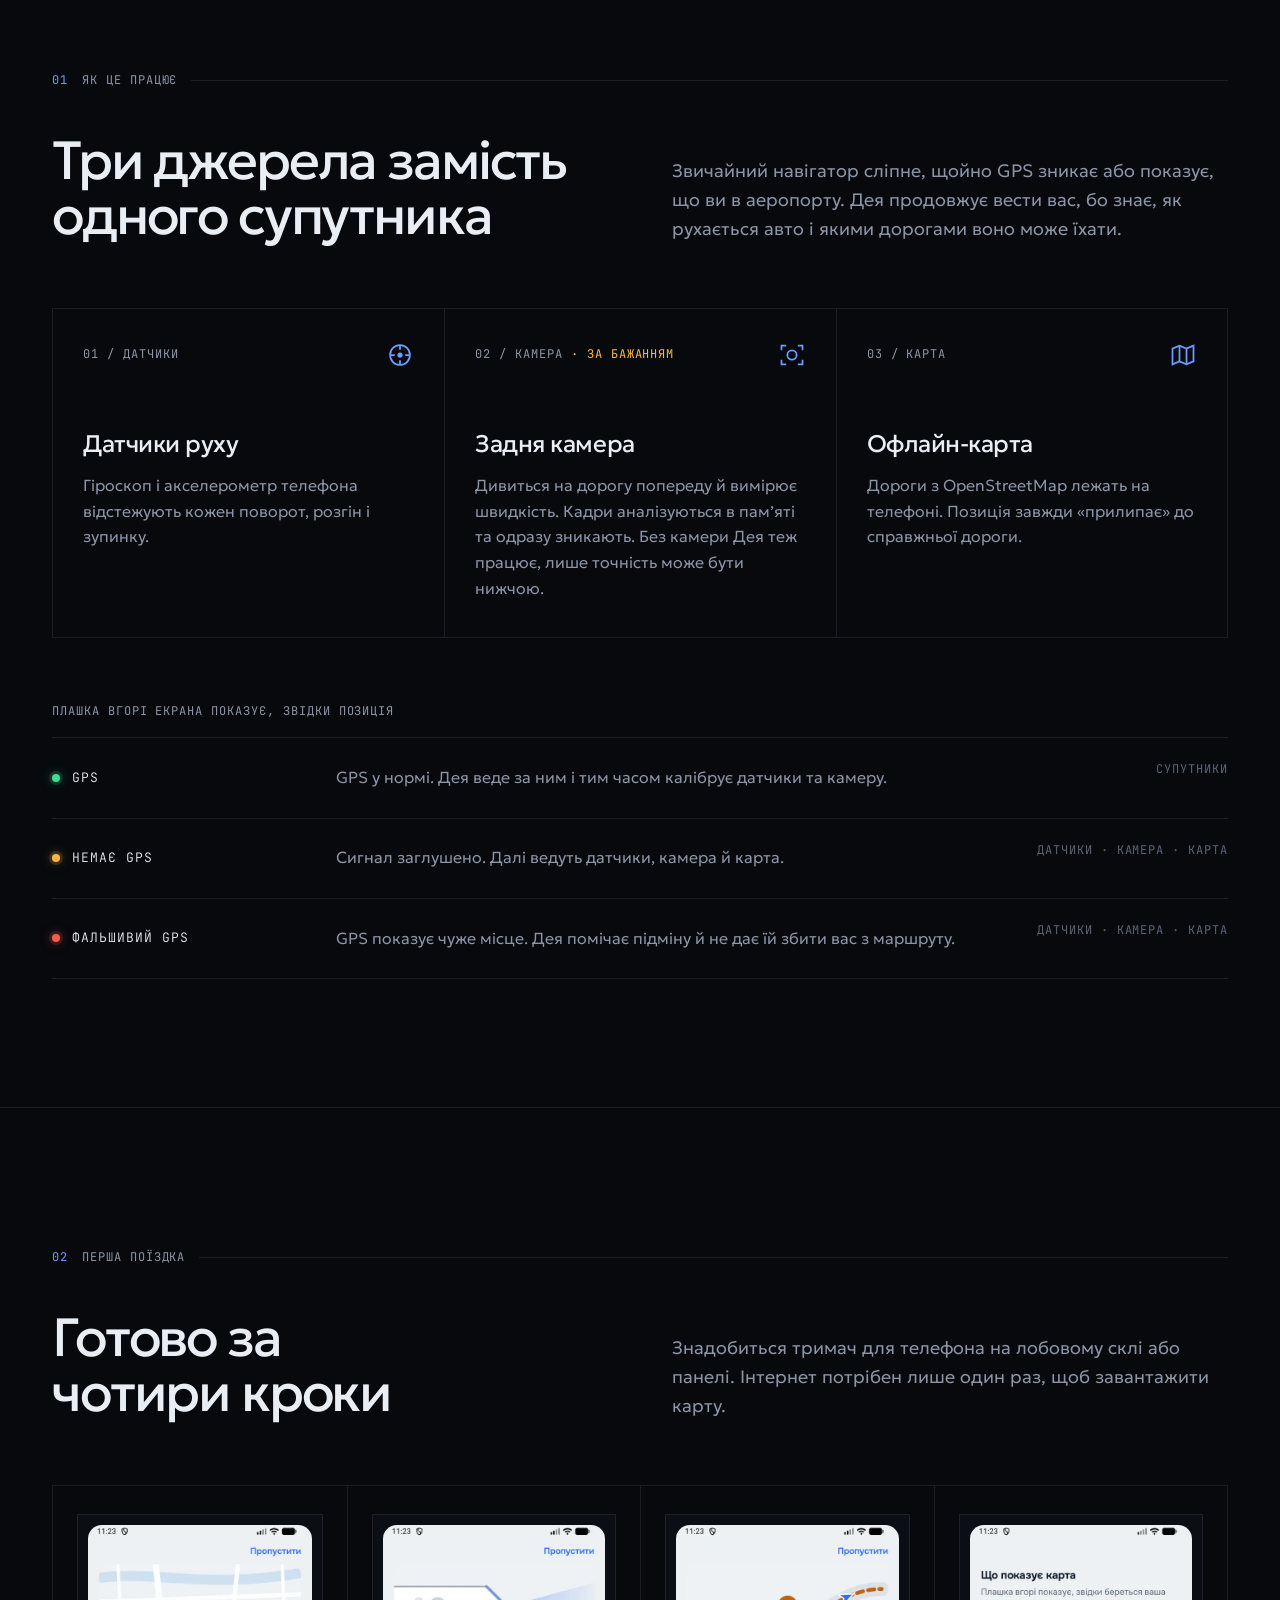
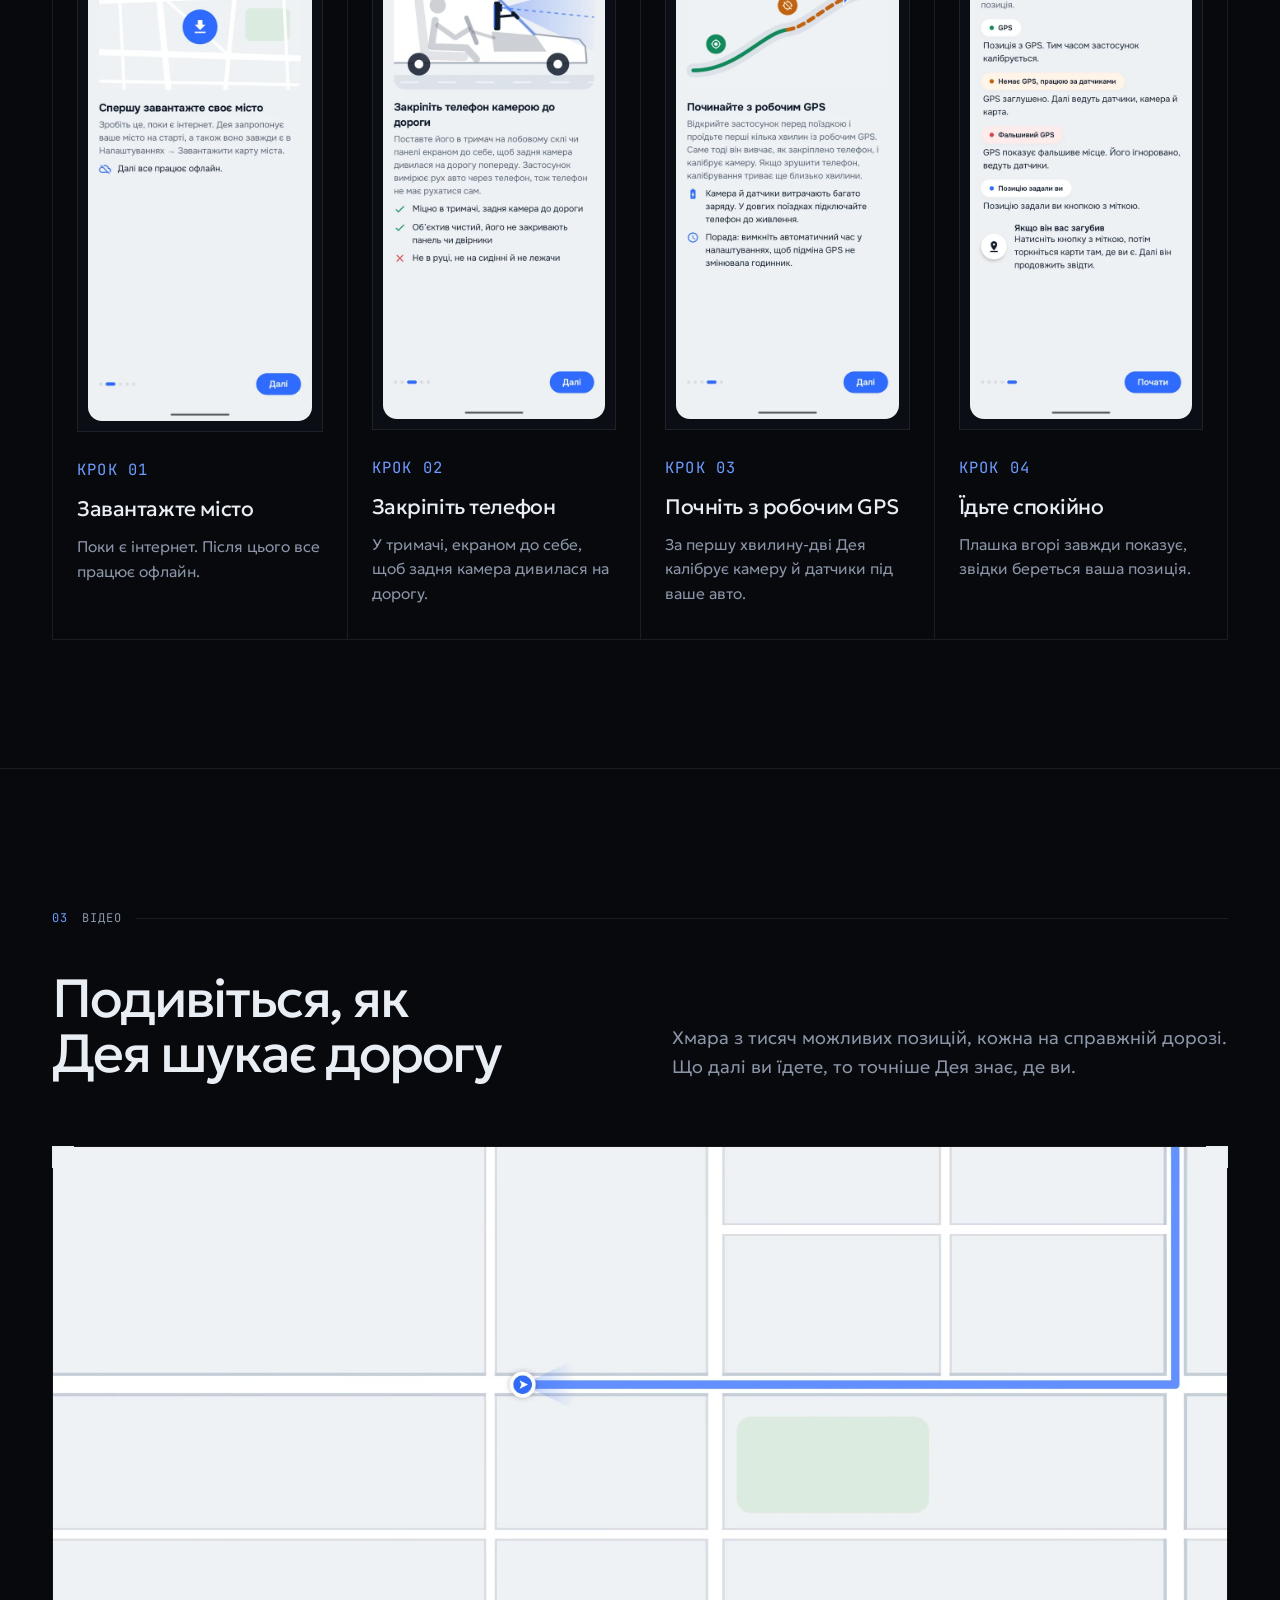
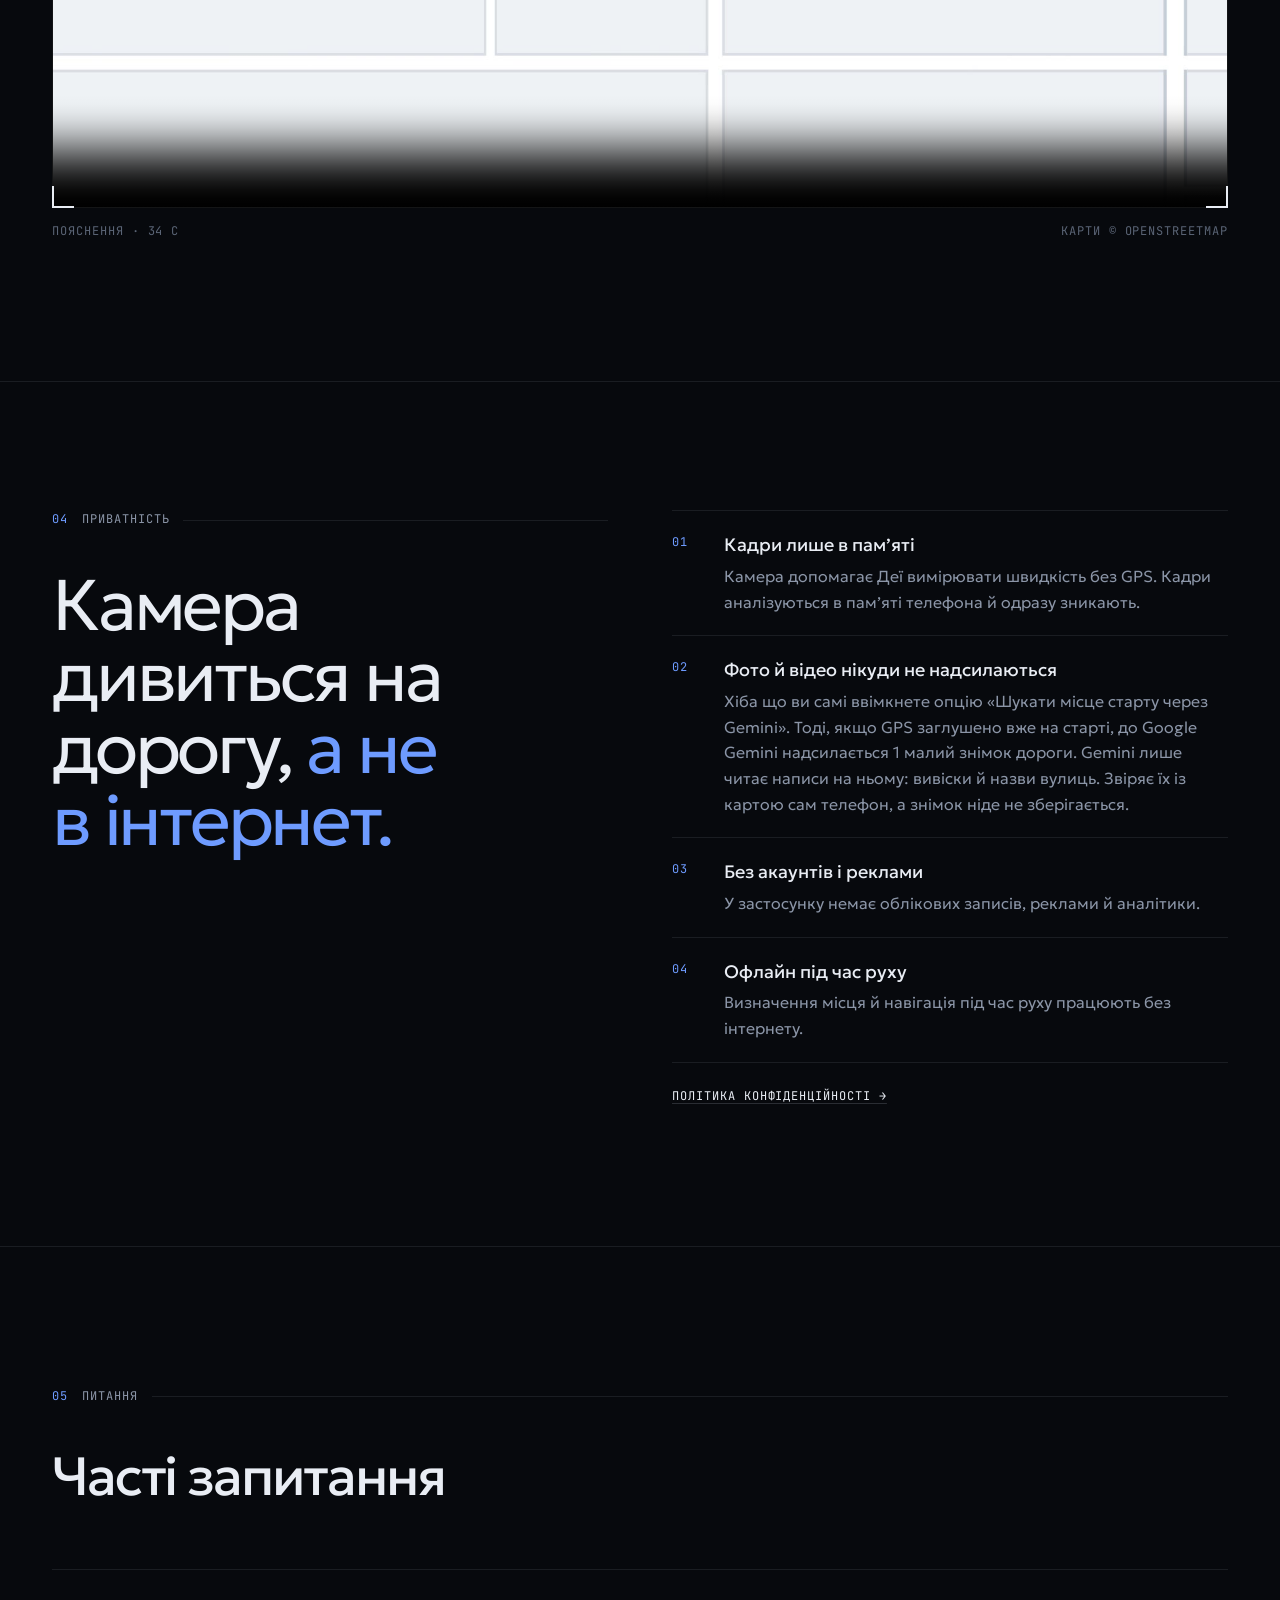
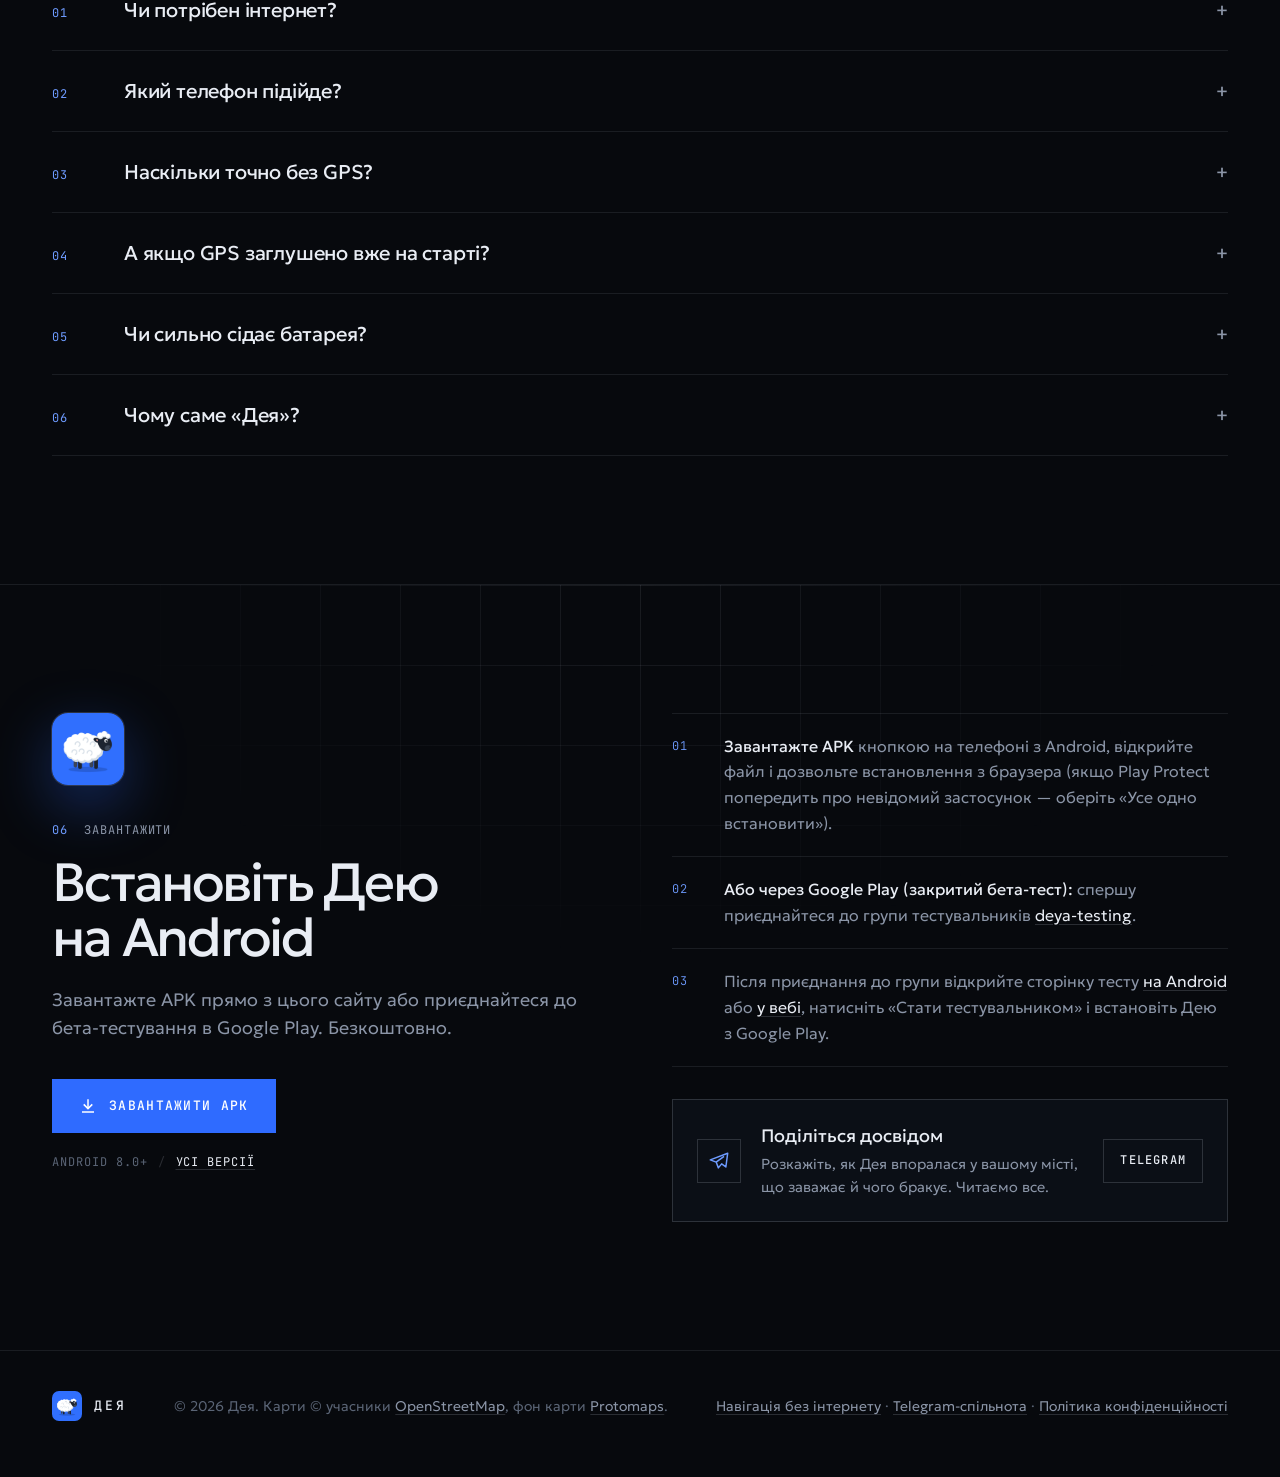
==== commit e5a29b24: "Redesign site: dark, technical look with 3D hero clip Shared assets/site.css + assets/site.js for / " ====
--- a/index.html
+++ b/index.html
@@ -33,10 +33,11 @@
 <meta property="og:image" content="https://getdeya.space/img/icon.png">
 <meta property="og:image:alt" content="Значок Деї: біла вівця на синьому">
 <meta name="twitter:card" content="summary">
-<meta name="theme-color" content="#2F6BFF">
+<meta name="theme-color" content="#07090D">
+<meta name="color-scheme" content="dark">
 <link rel="preconnect" href="https://fonts.googleapis.com">
 <link rel="preconnect" href="https://fonts.gstatic.com" crossorigin>
-<link href="https://fonts.googleapis.com/css2?family=Onest:wght@400;500;600;700&display=swap" rel="stylesheet">
+<link href="https://fonts.googleapis.com/css2?family=Geologica:wght@300;400;500;600&family=JetBrains+Mono:wght@400;500&display=swap" rel="stylesheet">
 <script type="application/ld+json">
 {
  "@context": "https://schema.org",
@@ -124,181 +125,7 @@
 </script>
 <link rel="icon" href="img/icon-32.png" sizes="32x32">
 <link rel="apple-touch-icon" href="img/icon-180.png">
-<style>
-  :root {
-    --blue: #2F6BFF; --blue-ink: #2457D6; --blue-soft: #E7EEFF;
-    --bg: #EDF0F3; --bg-alt: #E4E8ED; --card: rgba(255, 255, 255, .86); --solid: #FFFFFF;
-    --edge: rgba(255, 255, 255, .7); --tile: rgba(15, 26, 42, .05);
-    --text: #0F1A2A; --muted: #5B6678; --line: #D8DDE5;
-    --green: #128A5B; --orange: #C2620F; --orange-soft: #FFF3E6; --red: #D64545; --red-soft: #FDE8E7;
-    --shadow: 0 12px 40px rgba(15, 26, 42, .12), 0 2px 6px rgba(15, 26, 42, .05);
-  }
-  @media (prefers-color-scheme: dark) {
-    :root:not([data-theme="light"]) {
-      --blue: #4F83FF; --blue-ink: #7DA2FF; --blue-soft: #1D2D55;
-      --bg: #11161E; --bg-alt: #161C26; --card: rgba(28, 35, 48, .88); --solid: #1C2330;
-      --edge: rgba(255, 255, 255, .08); --tile: rgba(255, 255, 255, .06);
-      --text: #EEF2F8; --muted: #9AA6B8; --line: #2A3342; --orange-soft: #3A2A1A; --red-soft: #3D2224;
-      --shadow: 0 12px 40px rgba(0, 0, 0, .4);
-    }
-  }
-  :root[data-theme="dark"] {
-    --blue: #4F83FF; --blue-ink: #7DA2FF; --blue-soft: #1D2D55;
-    --bg: #11161E; --bg-alt: #161C26; --card: rgba(28, 35, 48, .88); --solid: #1C2330;
-    --edge: rgba(255, 255, 255, .08); --tile: rgba(255, 255, 255, .06);
-    --text: #EEF2F8; --muted: #9AA6B8; --line: #2A3342; --orange-soft: #3A2A1A; --red-soft: #3D2224;
-    --shadow: 0 12px 40px rgba(0, 0, 0, .4);
-  }
-  * { box-sizing: border-box; }
-  html { scroll-behavior: smooth; }
-  body { margin: 0; background: var(--bg); color: var(--text);
-         font: 17px/1.6 "Onest", system-ui, -apple-system, "Segoe UI", Roboto, sans-serif;
-         -webkit-font-smoothing: antialiased; }
-  a { color: var(--blue-ink); }
-  img, video { display: block; max-width: 100%; height: auto; }
-  .wrap { max-width: 1080px; margin: 0 auto; padding: 0 16px; }
-
-  /* header */
-  header { position: sticky; top: 0; z-index: 10; background: color-mix(in srgb, var(--bg) 88%, transparent);
-           backdrop-filter: saturate(1.4) blur(10px); -webkit-backdrop-filter: saturate(1.4) blur(10px);
-           border-bottom: 1px solid var(--line); }
-  header .wrap { display: flex; align-items: center; justify-content: space-between; height: 60px; }
-  .brand { display: flex; align-items: center; gap: 10px; text-decoration: none; color: var(--text);
-           font-weight: 700; font-size: 20px; letter-spacing: -.01em; }
-  .brand img { width: 34px; height: 34px; border-radius: 9px; }
-  header nav { display: flex; gap: 20px; font-size: 15px; }
-  header nav a { color: var(--muted); text-decoration: none; }
-  header nav a:hover { color: var(--text); }
-  @media (max-width: 560px) { header nav .opt { display: none; } }
-
-  .lang { font-size: 13px; font-weight: 600; letter-spacing: .04em; padding: 4px 10px; border-radius: 999px;
-          border: 1px solid var(--line); color: var(--muted); text-decoration: none; }
-  .lang:hover { color: var(--text); border-color: var(--muted); }
-
-  /* buttons */
-  .btn { display: inline-flex; align-items: center; gap: 10px; height: 52px; padding: 0 24px;
-         border-radius: 18px; font-weight: 600; font-size: 16px; text-decoration: none; border: 0;
-         font-family: inherit; cursor: pointer; }
-  .btn-primary { background: var(--blue); color: #fff; box-shadow: 0 8px 20px rgba(47, 107, 255, .32); }
-  .btn-primary[aria-disabled="true"] { cursor: default; }
-  .btn-ghost { background: transparent; color: var(--blue-ink); }
-  .btn svg { width: 22px; height: 22px; flex: none; }
-  .soon { display: block; font-size: 14px; color: var(--muted); margin-top: 10px; }
-
-  /* hero */
-  .hero { padding: 56px 0 72px; background:
-          radial-gradient(900px 420px at 85% 10%, var(--blue-soft), transparent 70%),
-          radial-gradient(700px 360px at 5% 90%, color-mix(in srgb, var(--blue-soft) 60%, transparent), transparent 70%); }
-  .hero .wrap { display: grid; grid-template-columns: 1.15fr .85fr; gap: 48px; align-items: center; }
-  .chip { display: inline-flex; align-items: center; gap: 8px; padding: 6px 14px 6px 12px;
-          border-radius: 999px; background: var(--card); border: 1px solid var(--edge); box-shadow: var(--shadow);
-          backdrop-filter: blur(20px) saturate(1.6); -webkit-backdrop-filter: blur(20px) saturate(1.6);
-          font-size: 14px; font-weight: 600; }
-  .dot { width: 9px; height: 9px; border-radius: 50%; background: var(--orange); flex: none;
-         box-shadow: 0 0 0 4px rgba(194, 98, 15, .16); }
-  h1 { font-size: clamp(34px, 5.4vw, 56px); line-height: 1.06; letter-spacing: -.03em; font-weight: 700; margin: 22px 0 18px; }
-  h1 em { font-style: normal; color: var(--blue); }
-  .lead { font-size: 19px; color: var(--muted); margin: 0 0 30px; max-width: 34em; }
-  .cta { display: flex; flex-wrap: wrap; gap: 8px; align-items: center; }
-  @media (max-width: 820px) {
-    .hero { padding: 36px 0 56px; }
-    .hero .wrap { grid-template-columns: 1fr; gap: 40px; }
-  }
-
-  /* phone */
-  .phone { width: 100%; max-width: 300px; margin: 0 auto; border-radius: 34px; padding: 8px;
-           background: #0E1218; box-shadow: var(--shadow), 0 30px 60px rgba(20, 30, 45, .18); }
-  .phone img, .phone video { border-radius: 27px; width: 100%; aspect-ratio: 540 / 1200; object-fit: cover; background: #F2F3F1; }
-
-  /* sections */
-  section { padding: 80px 0; }
-  section.alt { background: var(--bg-alt); }
-  .eyebrow { font-size: 14px; font-weight: 700; letter-spacing: .06em; text-transform: uppercase; color: var(--blue-ink); margin: 0 0 10px; }
-  h2 { font-size: clamp(26px, 3.4vw, 38px); line-height: 1.15; letter-spacing: -.025em; font-weight: 700; margin: 0 0 14px; }
-  .sub { color: var(--muted); font-size: 18px; max-width: 40em; margin: 0 0 40px; }
-
-  .cards { display: grid; grid-template-columns: repeat(3, 1fr); gap: 20px; }
-  .card { background: var(--solid); border-radius: 28px; padding: 26px; box-shadow: 0 1px 3px rgba(15, 26, 42, .06); }
-  .card h3 { font-size: 17px; font-weight: 600; margin: 16px 0 6px; letter-spacing: -.01em; }
-  .card p { margin: 0; color: var(--muted); font-size: 16px; }
-  .ico { width: 48px; height: 48px; border-radius: 14px; display: grid; place-items: center;
-         background: var(--blue-soft); color: var(--blue-ink); }
-  .ico svg { width: 26px; height: 26px; }
-  @media (max-width: 820px) { .cards { grid-template-columns: 1fr; } }
-
-  /* states */
-  .states { display: grid; grid-template-columns: repeat(3, 1fr); gap: 20px; margin-top: 20px; }
-  .state { background: var(--solid); border-radius: 28px; padding: 22px 24px; box-shadow: 0 1px 3px rgba(15, 26, 42, .06); }
-  .state p { margin: 12px 0 0; color: var(--muted); font-size: 16px; }
-  .state .chip { box-shadow: none; border: 1px solid var(--line); }
-  @media (max-width: 820px) { .states { grid-template-columns: 1fr; } }
-
-  /* steps */
-  .steps { display: grid; grid-template-columns: repeat(4, 1fr); gap: 28px; counter-reset: s; }
-  .step .phone { max-width: 240px; border-radius: 28px; padding: 6px; }
-  .step .phone img { border-radius: 23px; }
-  .step h3 { font-size: 16px; font-weight: 600; margin: 22px 0 6px; display: flex; gap: 10px; align-items: baseline; }
-  .step h3::before { counter-increment: s; content: counter(s); flex: none; width: 28px; height: 28px;
-                     border-radius: 50%; background: var(--blue); color: #fff; font-size: 14px;
-                     display: grid; place-items: center; transform: translateY(-2px); }
-  .step p { margin: 0; color: var(--muted); font-size: 16px; }
-  @media (max-width: 960px) { .steps { grid-template-columns: repeat(2, 1fr); row-gap: 48px; } }
-  @media (max-width: 520px) { .steps { grid-template-columns: 1fr; } .step .phone { max-width: 260px; } }
-
-  /* video */
-  .video { border-radius: 20px; overflow: hidden; box-shadow: var(--shadow); background: #000; }
-  .video video { width: 100%; aspect-ratio: 16 / 9; }
-  .note { font-size: 14px; color: var(--muted); margin-top: 12px; }
-
-  /* privacy */
-  .privacy { display: grid; grid-template-columns: .8fr 1.2fr; gap: 48px; align-items: center; }
-  .shield { aspect-ratio: 1; max-width: 300px; width: 100%; margin: 0 auto; border-radius: 40px;
-            background: linear-gradient(160deg, #4F83FF, #2F6BFF 55%, #2457D6); display: grid; place-items: center; box-shadow: 0 20px 50px rgba(47, 107, 255, .3); }
-  .shield svg { width: 46%; height: 46%; color: #fff; }
-  .list { list-style: none; padding: 0; margin: 0 0 24px; }
-  .list li { display: flex; gap: 12px; padding: 10px 0; border-bottom: 1px solid var(--line); }
-  .list li:last-child { border-bottom: 0; }
-  .list svg { width: 22px; height: 22px; flex: none; color: var(--green); margin-top: 3px; }
-  @media (max-width: 820px) { .privacy { grid-template-columns: 1fr; } .shield { max-width: 200px; } }
-
-  /* faq */
-  .faq { max-width: 760px; }
-  details { border-bottom: 1px solid var(--line); padding: 4px 0; }
-  summary { cursor: pointer; list-style: none; font-weight: 600; font-size: 18px; padding: 16px 32px 16px 0; position: relative; }
-  summary::-webkit-details-marker { display: none; }
-  summary::after { content: ""; position: absolute; right: 6px; top: 24px; width: 10px; height: 10px;
-                   border-right: 2px solid var(--muted); border-bottom: 2px solid var(--muted); transform: rotate(45deg); transition: transform .2s; }
-  details[open] summary::after { transform: rotate(-135deg); top: 28px; }
-  details p { margin: 0 0 18px; color: var(--muted); }
-
-  /* final */
-  .final { text-align: center; }
-  .final .icon { width: 96px; height: 96px; border-radius: 24px; margin: 0 auto 22px; box-shadow: var(--shadow); }
-  .final .sub { margin-left: auto; margin-right: auto; }
-  .final .cta { justify-content: center; }
-
-  .install { text-align: left; max-width: 560px; margin: 40px auto 0; padding: 0; list-style: none; counter-reset: i; }
-  .install li { position: relative; padding: 14px 0 14px 46px; border-bottom: 1px solid var(--line); color: var(--muted); }
-  .install li:last-child { border-bottom: 0; }
-  .install li b { color: var(--text); font-weight: 600; }
-  .install li::before { counter-increment: i; content: counter(i); position: absolute; left: 0; top: 14px; width: 30px; height: 30px;
-                        border-radius: 50%; background: var(--blue-soft); color: var(--blue-ink); font-weight: 700; font-size: 15px;
-                        display: grid; place-items: center; }
-  .final .note { max-width: 560px; margin: 16px auto 0; }
-
-  .community { display: flex; align-items: center; gap: 18px; text-align: left; max-width: 560px; margin: 40px auto 0; padding: 20px 22px;
-               background: var(--card); border: 1px solid var(--edge); border-radius: 24px; box-shadow: var(--shadow); }
-  .community .tg { width: 52px; height: 52px; flex: none; border-radius: 16px; background: var(--blue-soft); color: var(--blue-ink); display: grid; place-items: center; }
-  .community .tg svg { width: 26px; height: 26px; }
-  .community h3 { margin: 0 0 4px; font-size: 18px; }
-  .community p { margin: 0; font-size: 15px; color: var(--muted); }
-  .community .btn { margin-left: auto; height: 44px; padding: 0 18px; flex: none; }
-  @media (max-width: 560px) { .community { flex-wrap: wrap; } .community .btn { margin-left: 0; width: 100%; justify-content: center; } }
-
-  footer { border-top: 1px solid var(--line); padding: 28px 0 40px; font-size: 14px; color: var(--muted); }
-  footer .wrap { display: flex; flex-wrap: wrap; gap: 12px 28px; justify-content: space-between; }
-  footer a { color: var(--muted); }
-</style>
+<link rel="stylesheet" href="assets/site.css">
 </head>
 <body>
 
@@ -308,8 +135,9 @@
     <nav>
       <a class="opt" href="#how">Як це працює</a>
       <a class="opt" href="#privacy">Приватність</a>
-      <a href="#install">Завантажити</a>
+      <a class="opt" href="#faq">Питання</a>
       <a class="lang" href="en/" hreflang="en" lang="en" title="English version">EN</a>
+      <a class="nav-cta" href="#install">Завантажити</a>
     </nav>
   </div>
 </header>
@@ -319,91 +147,120 @@
 <div class="hero">
   <div class="wrap">
     <div>
-      <span class="chip"><span class="dot"></span>Немає GPS, працюю за датчиками</span>
-      <h1>Навігатор, який знає, де ви, <em>навіть коли GPS бреше</em></h1>
-      <p class="lead">Дея тримає вас на карті, коли сигнал GPS глушать або підмінюють.
-        Вона рахує рух авто за датчиками телефона й задньою камерою та звіряє його з
-        офлайн-картою вашого міста.</p>
+      <span class="status mono"><span class="dot blink"></span>GPS заглушено <span class="long"><span class="sep">/</span> позиція: датчики + камера + карта</span></span>
+      <h1>Знає, де ви. <span class="hl">Навіть коли GPS бреше.</span></h1>
+      <p class="lead">Дея — безкоштовний офлайн-навігатор для Android. Коли GPS глушать або підмінюють,
+        вона <b>веде вас далі</b> за датчиками телефона, задньою камерою та картою вашого міста.</p>
       <div class="cta">
         <a class="btn btn-primary" href="https://github.com/zheniaslius/deya-site/releases/latest/download/deya.apk" download data-place="hero">
-          <svg viewBox="0 0 24 24" fill="none" stroke="currentColor" stroke-width="2.2" stroke-linecap="round" stroke-linejoin="round" aria-hidden="true"><path d="M12 4v11"/><path d="m7 10.5 5 5 5-5"/><path d="M5 20h14"/></svg>
+          <svg viewBox="0 0 24 24" fill="none" stroke="currentColor" stroke-width="2" stroke-linecap="square" aria-hidden="true"><path d="M12 4v11"/><path d="m7 10.5 5 5 5-5"/><path d="M5 20h14"/></svg>
           Завантажити APK
         </a>
-        <a class="btn btn-ghost" href="#install">Бета-тест у Google Play</a>
-      </div>
-      <span class="soon">Безкоштовно · Android 8.0 або новіший<span class="apk-meta"></span></span>
-    </div>
-    <div class="phone"><video autoplay muted loop playsinline poster="img/hero-poster.jpg" aria-label="Дея веде маршрутом: GPS зникає, а позиція тримається на дорозі за датчиками й камерою">
-      <source src="img/hero.webm" type="video/webm">
-      <source src="img/hero.mp4" type="video/mp4">
-    </video></div>
+        <a class="btn btn-line" href="#how">Як це працює <span class="arrow" aria-hidden="true">→</span></a>
+      </div>
+      <p class="meta label"><span>Безкоштовно</span><span>Android 8.0+</span><span class="apk-meta" hidden></span></p>
+    </div>
+    <div class="scope">
+      <video autoplay muted loop playsinline poster="img/hero-3d-poster.jpg" aria-label="Нічний Київ у 3D: точка позиції їде вулицею, а фальшивий GPS-сигнал відскакує вбік">
+        <source src="img/hero-3d.webm" type="video/webm">
+        <source src="img/hero-3d.mp4" type="video/mp4">
+      </video>
+      <div class="shade"></div>
+      <div class="hud top"><span>Київ<span class="opt"> · нічна поїздка</span></span><span class="coords">50.4501° N · 30.5234° E</span></div>
+      <div class="hud bot">
+        <div class="row"><span class="k">GPS</span><span class="gps warn">Заглушено</span></div>
+        <div class="row"><span class="k">Джерело</span><span>Датчики · камера · карта</span></div>
+        <div class="row"><span class="k">На дорозі</span><span class="ok">Так</span></div>
+      </div>
+      <div class="frame"></div><i class="c tl"></i><i class="c tr"></i><i class="c bl"></i><i class="c br"></i>
+    </div>
+  </div>
+  <div class="specs">
+    <div class="wrap">
+      <div class="spec"><div class="v">0 ₴</div><div class="k label">Безкоштовно, без реклами</div></div>
+      <div class="spec"><div class="v">Офлайн</div><div class="k label">Позиція й маршрут без інтернету</div></div>
+      <div class="spec"><div class="v">3 джерела</div><div class="k label">Замість одного супутника</div></div>
+      <div class="spec"><div class="v">0 фото</div><div class="k label">на сервер за замовчуванням</div></div>
+    </div>
   </div>
 </div>
 
 <section id="how">
   <div class="wrap">
-    <p class="eyebrow">Як це працює</p>
-    <h2>Три джерела замість одного супутника</h2>
-    <p class="sub">Звичайний навігатор сліпне, щойно GPS зникає або показує, що ви в аеропорту.
-      Дея продовжує вести вас, бо знає, як рухається авто і якими дорогами воно може їхати.</p>
-    <div class="cards">
-      <div class="card">
-        <div class="ico"><svg viewBox="0 0 24 24" fill="none" stroke="currentColor" stroke-width="2" stroke-linecap="round" stroke-linejoin="round" aria-hidden="true"><path d="M21 12a9 9 0 1 1-3-6.7"/><path d="M21 4v5h-5"/></svg></div>
+    <div class="sec-head rv">
+      <p class="idx label"><span class="n">01</span> Як це працює</p>
+      <h2>Три джерела замість одного супутника</h2>
+      <p class="sub">Звичайний навігатор сліпне, щойно GPS зникає або показує, що ви в аеропорту.
+        Дея продовжує вести вас, бо знає, як рухається авто і якими дорогами воно може їхати.</p>
+    </div>
+    <div class="grid3 rv">
+      <div class="cell">
+        <div class="top"><span class="label">01 / Датчики</span><svg viewBox="0 0 24 24" fill="none" stroke="currentColor" stroke-width="1.5" aria-hidden="true"><circle cx="12" cy="12" r="8.5"/><path d="M12 3.5v4M12 16.5v4M3.5 12h4M16.5 12h4"/><circle cx="12" cy="12" r="1.5" fill="currentColor"/></svg></div>
         <h3>Датчики руху</h3>
         <p>Гіроскоп і акселерометр телефона відстежують кожен поворот, розгін і зупинку.</p>
       </div>
-      <div class="card">
-        <div class="ico"><svg viewBox="0 0 24 24" fill="none" stroke="currentColor" stroke-width="2" stroke-linecap="round" stroke-linejoin="round" aria-hidden="true"><path d="M4 8h3l2-3h6l2 3h3v11H4z"/><circle cx="12" cy="13" r="3.5"/></svg></div>
+      <div class="cell">
+        <div class="top"><span class="label">02 / Камера <span class="opt-tag">· за бажанням</span></span><svg viewBox="0 0 24 24" fill="none" stroke="currentColor" stroke-width="1.5" aria-hidden="true"><path d="M3 8V4h4M17 4h4v4M21 16v4h-4M7 20H3v-4"/><circle cx="12" cy="12" r="4"/></svg></div>
         <h3>Задня камера</h3>
-        <p>Дивиться на дорогу попереду й вимірює швидкість. Кадри аналізуються в пам’яті та одразу зникають.</p>
-      </div>
-      <div class="card">
-        <div class="ico"><svg viewBox="0 0 24 24" fill="none" stroke="currentColor" stroke-width="2" stroke-linecap="round" stroke-linejoin="round" aria-hidden="true"><path d="M9 4 3 6v14l6-2 6 2 6-2V4l-6 2-6-2z"/><path d="M9 4v14M15 6v14"/></svg></div>
+        <p>Дивиться на дорогу попереду й вимірює швидкість. Кадри аналізуються в пам’яті та одразу зникають. Без камери Дея теж працює, лише точність може бути нижчою.</p>
+      </div>
+      <div class="cell">
+        <div class="top"><span class="label">03 / Карта</span><svg viewBox="0 0 24 24" fill="none" stroke="currentColor" stroke-width="1.5" aria-hidden="true"><path d="M3 6.5 9 4l6 2.5L21 4v13.5L15 20l-6-2.5L3 20z"/><path d="M9 4v13.5M15 6.5V20"/></svg></div>
         <h3>Офлайн-карта</h3>
         <p>Дороги з OpenStreetMap лежать на телефоні. Позиція завжди «прилипає» до справжньої дороги.</p>
       </div>
     </div>
 
-    <div class="states">
-      <div class="state">
-        <span class="chip"><span class="dot" style="background:var(--green)"></span>GPS</span>
+    <div class="modes rv">
+      <p class="label">Плашка вгорі екрана показує, звідки позиція</p>
+      <div class="mode">
+        <span class="name"><span class="dot green"></span>GPS</span>
         <p>GPS у нормі. Дея веде за ним і тим часом калібрує датчики та камеру.</p>
-      </div>
-      <div class="state">
-        <span class="chip"><span class="dot"></span>Немає GPS, працюю за датчиками</span>
+        <span class="src label">Супутники</span>
+      </div>
+      <div class="mode">
+        <span class="name"><span class="dot"></span>Немає GPS</span>
         <p>Сигнал заглушено. Далі ведуть датчики, камера й карта.</p>
-      </div>
-      <div class="state">
-        <span class="chip" style="background:var(--orange-soft)"><span class="dot" style="background:var(--red)"></span>Фальшивий GPS</span>
+        <span class="src label">Датчики · камера · карта</span>
+      </div>
+      <div class="mode">
+        <span class="name"><span class="dot red"></span>Фальшивий GPS</span>
         <p>GPS показує чуже місце. Дея помічає підміну й не дає їй збити вас з маршруту.</p>
-      </div>
-    </div>
-  </div>
-</section>
-
-<section class="alt" id="start">
-  <div class="wrap">
-    <p class="eyebrow">Перша поїздка</p>
-    <h2>Готово за чотири кроки</h2>
-    <p class="sub">Знадобиться тримач для телефона на лобовому склі або панелі. Інтернет потрібен лише один раз, щоб завантажити карту.</p>
-    <div class="steps">
+        <span class="src label">Датчики · камера · карта</span>
+      </div>
+    </div>
+  </div>
+</section>
+
+<section id="start">
+  <div class="wrap">
+    <div class="sec-head rv">
+      <p class="idx label"><span class="n">02</span> Перша поїздка</p>
+      <h2>Готово за чотири кроки</h2>
+      <p class="sub">Знадобиться тримач для телефона на лобовому склі або панелі. Інтернет потрібен лише один раз, щоб завантажити карту.</p>
+    </div>
+    <div class="steps rv">
       <div class="step">
-        <div class="phone"><img src="img/uk-2-city.webp" alt="Екран: Спершу завантажте своє місто" loading="lazy" width="540" height="1200"></div>
+        <div class="shot"><img src="img/uk-2-city.webp" alt="Екран: Спершу завантажте своє місто" loading="lazy" width="540" height="1200"></div>
+        <p class="label"><span class="n">Крок 01</span></p>
         <h3>Завантажте місто</h3>
         <p>Поки є інтернет. Після цього все працює офлайн.</p>
       </div>
       <div class="step">
-        <div class="phone"><img src="img/uk-3-mount.webp" alt="Екран: Закріпіть телефон камерою до дороги" loading="lazy" width="540" height="1200"></div>
+        <div class="shot"><img src="img/uk-3-mount.webp" alt="Екран: Закріпіть телефон камерою до дороги" loading="lazy" width="540" height="1200"></div>
+        <p class="label"><span class="n">Крок 02</span></p>
         <h3>Закріпіть телефон</h3>
         <p>У тримачі, екраном до себе, щоб задня камера дивилася на дорогу.</p>
       </div>
       <div class="step">
-        <div class="phone"><img src="img/uk-4-start.webp" alt="Екран: Починайте з робочим GPS" loading="lazy" width="540" height="1200"></div>
+        <div class="shot"><img src="img/uk-4-start.webp" alt="Екран: Починайте з робочим GPS" loading="lazy" width="540" height="1200"></div>
+        <p class="label"><span class="n">Крок 03</span></p>
         <h3>Почніть з робочим GPS</h3>
         <p>За першу хвилину-дві Дея калібрує камеру й датчики під ваше авто.</p>
       </div>
       <div class="step">
-        <div class="phone"><img src="img/uk-5-map.webp" alt="Екран: Що показує карта" loading="lazy" width="540" height="1200"></div>
+        <div class="shot"><img src="img/uk-5-map.webp" alt="Екран: Що показує карта" loading="lazy" width="540" height="1200"></div>
+        <p class="label"><span class="n">Крок 04</span></p>
         <h3>Їдьте спокійно</h3>
         <p>Плашка вгорі завжди показує, звідки береться ваша позиція.</p>
       </div>
@@ -413,94 +270,108 @@
 
 <section id="video">
   <div class="wrap">
-    <p class="eyebrow">Відео</p>
-    <h2>Подивіться, як Дея шукає дорогу</h2>
-    <p class="sub">Хмара з тисяч можливих позицій, кожна на справжній дорозі. Що далі ви їдете, то точніше Дея знає, де ви.</p>
-    <div class="video">
+    <div class="sec-head rv">
+      <p class="idx label"><span class="n">03</span> Відео</p>
+      <h2>Подивіться, як Дея шукає дорогу</h2>
+      <p class="sub">Хмара з тисяч можливих позицій, кожна на справжній дорозі. Що далі ви їдете, то точніше Дея знає, де ви.</p>
+    </div>
+    <div class="film rv">
       <video controls preload="none" playsinline poster="img/poster-uk.jpg">
         <source src="img/deya-explainer-uk.mp4" type="video/mp4">
       </video>
-    </div>
-  </div>
-</section>
-
-<section class="alt" id="privacy">
-  <div class="wrap privacy">
-    <div class="shield">
-      <svg viewBox="0 0 24 24" fill="none" stroke="currentColor" stroke-width="1.8" stroke-linecap="round" stroke-linejoin="round" aria-hidden="true"><path d="M12 3 4.5 6v5.5c0 4.6 3.2 8.5 7.5 9.5 4.3-1 7.5-4.9 7.5-9.5V6L12 3z"/><path d="m8.8 12.2 2.2 2.2 4.4-4.6"/></svg>
-    </div>
-    <div>
-      <p class="eyebrow">Приватність</p>
-      <h2>Камера дивиться на дорогу, а не в інтернет</h2>
-      <p class="sub" style="margin-bottom:24px">Камера потрібна, щоб Дея вимірювала швидкість без GPS. Кадри для відстеження руху аналізуються в пам’яті телефона й одразу зникають.</p>
-      <ul class="list">
-        <li><svg viewBox="0 0 24 24" fill="none" stroke="currentColor" stroke-width="2.4" stroke-linecap="round" stroke-linejoin="round" aria-hidden="true"><path d="m5 12.5 4.5 4.5L19 7.5"/></svg>Фото й відео нікуди не надсилаються, якщо ви самі не ввімкнете опцію «Шукати місце старту через Gemini» (тоді, якщо GPS заглушено вже на старті, до Google Gemini надсилається 1 малий знімок дороги. Gemini лише читає написи на ньому: вивіски й назви вулиць. Звіряє їх із картою сам телефон, а знімок ніде не зберігається).</li>
-        <li><svg viewBox="0 0 24 24" fill="none" stroke="currentColor" stroke-width="2.4" stroke-linecap="round" stroke-linejoin="round" aria-hidden="true"><path d="m5 12.5 4.5 4.5L19 7.5"/></svg>У застосунку немає облікових записів, реклами й аналітики.</li>
-        <li><svg viewBox="0 0 24 24" fill="none" stroke="currentColor" stroke-width="2.4" stroke-linecap="round" stroke-linejoin="round" aria-hidden="true"><path d="m5 12.5 4.5 4.5L19 7.5"/></svg>Визначення місця й навігація під час руху працюють без інтернету.</li>
-      </ul>
-      <a href="https://zheniaslius.github.io/deya-privacy/">Політика конфіденційності</a>
+      <i class="c tl"></i><i class="c tr"></i><i class="c bl"></i><i class="c br"></i>
+    </div>
+    <p class="film-cap label"><span>Пояснення · 34 с</span><span>Карти © OpenStreetMap</span></p>
+  </div>
+</section>
+
+<section id="privacy">
+  <div class="wrap">
+    <div class="privacy">
+      <div class="rv">
+        <p class="idx label" style="margin:0 0 40px"><span class="n">04</span> Приватність</p>
+        <p class="big">Камера дивиться на дорогу, <span class="hl">а не в інтернет.</span></p>
+      </div>
+      <div class="rv">
+        <ul class="claims">
+          <li><span class="n label">01</span><span><b>Кадри лише в пам’яті</b>Камера допомагає Деї вимірювати швидкість без GPS. Кадри аналізуються в пам’яті телефона й одразу зникають.</span></li>
+          <li><span class="n label">02</span><span><b>Фото й відео нікуди не надсилаються</b>Хіба що ви самі ввімкнете опцію «Шукати місце старту через Gemini». Тоді, якщо GPS заглушено вже на старті, до Google Gemini надсилається 1 малий знімок дороги. Gemini лише читає написи на ньому: вивіски й назви вулиць. Звіряє їх із картою сам телефон, а знімок ніде не зберігається.</span></li>
+          <li><span class="n label">03</span><span><b>Без акаунтів і реклами</b>У застосунку немає облікових записів, реклами й аналітики.</span></li>
+          <li><span class="n label">04</span><span><b>Офлайн під час руху</b>Визначення місця й навігація під час руху працюють без інтернету.</span></li>
+        </ul>
+        <p class="more label"><a href="https://zheniaslius.github.io/deya-privacy/">Політика конфіденційності →</a></p>
+      </div>
     </div>
   </div>
 </section>
 
 <section id="faq">
-  <div class="wrap faq">
-    <p class="eyebrow">Питання</p>
-    <h2>Часті запитання</h2>
-    <details>
-      <summary>Чи потрібен інтернет?</summary>
-      <p>Лише щоб завантажити карту свого міста (та за бажанням уточнити коло старту через Gemini, якщо ви самі ввімкнули цю опцію). Далі Дея визначає місце й прокладає маршрут повністю офлайн.</p>
-      <p><a href="navihatsiia-bez-internetu/">Як налаштувати навігацію без інтернету →</a></p>
-    </details>
-    <details>
-      <summary>Який телефон підійде?</summary>
-      <p>Смартфон на Android 8.0 або новішому, з задньою камерою, гіроскопом і акселерометром. Майже всі сучасні телефони мають їх.</p>
-    </details>
-    <details>
-      <summary>Наскільки точно без GPS?</summary>
-      <p>У місті, де багато поворотів, Дея зазвичай тримає вас на правильній вулиці. На довгих прямих дорогах без поворотів похибка поступово росте, а щойно з’являється поворот чи справжній GPS, позиція знову уточнюється. Якщо Дея загубилася, торкніться кнопки з міткою й покажіть на карті, де ви.</p>
-    </details>
-    <details>
-      <summary>А якщо GPS заглушено вже на старті?</summary>
-      <p>Дея бере приблизне місце від Wi-Fi чи мобільної мережі, а далі впізнає, де ви, за формою шляху: повороти, які ви проїхали, порівнюються з вулицями карти. Зазвичай за 300–600 метрів їзди стрілка стає на правильну вулицю. Швидше за все працює, якщо ввімкнено камеру.</p>
-    </details>
-    <details>
-      <summary>Чи сильно сідає батарея?</summary>
-      <p>Камера й датчики працюють увесь час поїздки, тож у довгих поїздках краще тримати телефон на зарядці.</p>
-    </details>
-    <details>
-      <summary>Чому саме «Дея»?</summary>
-      <p>Від мему з вівцею, яка питає «Де я?». Тепер у неї є відповідь.</p>
-    </details>
-  </div>
-</section>
-
-<section class="alt final" id="install">
-  <div class="wrap">
-    <img class="icon" src="img/icon.png" alt="Значок Деї: біла вівця на синьому" width="96" height="96">
-    <h2>Встановіть Дею на Android</h2>
-    <p class="sub">Завантажте APK прямо з цього сайту або приєднайтеся до бета-тестування в Google Play.</p>
-    <div class="cta">
-      <a class="btn btn-primary" href="https://github.com/zheniaslius/deya-site/releases/latest/download/deya.apk" download data-place="install">
-        <svg viewBox="0 0 24 24" fill="none" stroke="currentColor" stroke-width="2.2" stroke-linecap="round" stroke-linejoin="round" aria-hidden="true"><path d="M12 4v11"/><path d="m7 10.5 5 5 5-5"/><path d="M5 20h14"/></svg>
-        Завантажити APK
-      </a>
-    </div>
-    <span class="soon">Android 8.0 або новіший<span class="apk-meta"></span> · <a href="https://github.com/zheniaslius/deya-site/releases">Усі версії</a></span>
-
-    <ol class="install">
-      <li><b>Завантажте APK</b> кнопкою вище на телефоні з Android, відкрийте файл і дозвольте встановлення з браузера (якщо Play Protect попередить про невідомий застосунок — оберіть «Усе одно встановити»).</li>
-      <li><b>Або через Google Play (закритий бета-тест):</b> спершу приєднайтеся до групи тестувальників <a href="https://groups.google.com/g/deya-testing" target="_blank" rel="noopener">deya-testing</a>.</li>
-      <li>Після приєднання до групи відкрийте сторінку тесту <a href="https://play.google.com/store/apps/details?id=com.yourname.deya" target="_blank" rel="noopener">на Android</a> або <a href="https://play.google.com/apps/testing/com.yourname.deya" target="_blank" rel="noopener">у вебі</a>, натисніть «Стати тестувальником» і встановіть Дею з Google Play.</li>
-    </ol>
-
-    <div class="community">
-      <span class="tg"><svg viewBox="0 0 24 24" fill="none" stroke="currentColor" stroke-width="2" stroke-linecap="round" stroke-linejoin="round" aria-hidden="true"><path d="m21.5 3.5-19 7.3 6.4 2.4 2.4 6.3 3.6-4.4 4.6 3.4z"/><path d="m8.9 13.2 8.6-6.2"/></svg></span>
-      <div>
-        <h3>Поділіться досвідом</h3>
-        <p>Розкажіть, як Дея впоралася у вашому місті, що заважає й чого бракує. Читаємо все.</p>
-      </div>
-      <a class="btn btn-primary" href="https://t.me/+3Qa5_fcYy3pjNTUy" target="_blank" rel="noopener">Спільнота в Telegram</a>
+  <div class="wrap">
+    <div class="sec-head rv">
+      <p class="idx label"><span class="n">05</span> Питання</p>
+      <h2>Часті запитання</h2>
+    </div>
+    <div class="faq rv">
+      <details>
+        <summary>Чи потрібен інтернет?</summary>
+        <p>Лише щоб завантажити карту свого міста (та за бажанням уточнити коло старту через Gemini, якщо ви самі ввімкнули цю опцію). Далі Дея визначає місце й прокладає маршрут повністю офлайн.</p>
+        <p><a href="navihatsiia-bez-internetu/">Як налаштувати навігацію без інтернету →</a></p>
+      </details>
+      <details>
+        <summary>Який телефон підійде?</summary>
+        <p>Смартфон на Android 8.0 або новішому, з задньою камерою, гіроскопом і акселерометром. Майже всі сучасні телефони мають їх.</p>
+      </details>
+      <details>
+        <summary>Наскільки точно без GPS?</summary>
+        <p>У місті, де багато поворотів, Дея зазвичай тримає вас на правильній вулиці. На довгих прямих дорогах без поворотів похибка поступово росте, а щойно з’являється поворот чи справжній GPS, позиція знову уточнюється. Якщо Дея загубилася, торкніться кнопки з міткою й покажіть на карті, де ви.</p>
+      </details>
+      <details>
+        <summary>А якщо GPS заглушено вже на старті?</summary>
+        <p>Дея бере приблизне місце від Wi-Fi чи мобільної мережі, а далі впізнає, де ви, за формою шляху: повороти, які ви проїхали, порівнюються з вулицями карти. Зазвичай за 300–600 метрів їзди стрілка стає на правильну вулицю. Швидше за все працює, якщо ввімкнено камеру.</p>
+      </details>
+      <details>
+        <summary>Чи сильно сідає батарея?</summary>
+        <p>Камера й датчики працюють увесь час поїздки, тож у довгих поїздках краще тримати телефон на зарядці.</p>
+      </details>
+      <details>
+        <summary>Чому саме «Дея»?</summary>
+        <p>Від мему з вівцею, яка питає «Де я?». Тепер у неї є відповідь.</p>
+      </details>
+    </div>
+  </div>
+</section>
+
+<section class="install-sec" id="install">
+  <div class="wrap">
+    <div class="install-grid">
+      <div class="install-card rv">
+        <img class="icon" src="img/icon.png" alt="Значок Деї: біла вівця на синьому" width="72" height="72">
+        <p class="label" style="margin:0 0 16px"><span style="color:var(--blue-hi)">06</span> &nbsp;Завантажити</p>
+        <h2>Встановіть Дею на Android</h2>
+        <p class="sub">Завантажте APK прямо з цього сайту або приєднайтеся до бета-тестування в Google Play. Безкоштовно.</p>
+        <div class="cta">
+          <a class="btn btn-primary" href="https://github.com/zheniaslius/deya-site/releases/latest/download/deya.apk" download data-place="install">
+            <svg viewBox="0 0 24 24" fill="none" stroke="currentColor" stroke-width="2" stroke-linecap="square" aria-hidden="true"><path d="M12 4v11"/><path d="m7 10.5 5 5 5-5"/><path d="M5 20h14"/></svg>
+            Завантажити APK
+          </a>
+        </div>
+        <p class="meta label"><span>Android 8.0+</span><span class="apk-meta" hidden></span><span><a href="https://github.com/zheniaslius/deya-site/releases">Усі версії</a></span></p>
+      </div>
+      <div class="rv">
+        <ol class="steps-list">
+          <li><span><b>Завантажте APK</b> кнопкою на телефоні з Android, відкрийте файл і дозвольте встановлення з браузера (якщо Play Protect попередить про невідомий застосунок — оберіть «Усе одно встановити»).</span></li>
+          <li><span><b>Або через Google Play (закритий бета-тест):</b> спершу приєднайтеся до групи тестувальників <a href="https://groups.google.com/g/deya-testing" target="_blank" rel="noopener">deya-testing</a>.</span></li>
+          <li><span>Після приєднання до групи відкрийте сторінку тесту <a href="https://play.google.com/store/apps/details?id=com.yourname.deya" target="_blank" rel="noopener">на Android</a> або <a href="https://play.google.com/apps/testing/com.yourname.deya" target="_blank" rel="noopener">у вебі</a>, натисніть «Стати тестувальником» і встановіть Дею з Google Play.</span></li>
+        </ol>
+        <div class="community">
+          <span class="tg"><svg viewBox="0 0 24 24" fill="none" stroke="currentColor" stroke-width="1.6" stroke-linejoin="round" aria-hidden="true"><path d="m21.5 3.5-19 7.3 6.4 2.4 2.4 6.3 3.6-4.4 4.6 3.4z"/><path d="m8.9 13.2 8.6-6.2"/></svg></span>
+          <div>
+            <h3>Поділіться досвідом</h3>
+            <p>Розкажіть, як Дея впоралася у вашому місті, що заважає й чого бракує. Читаємо все.</p>
+          </div>
+          <a class="btn btn-line" href="https://t.me/+3Qa5_fcYy3pjNTUy" target="_blank" rel="noopener">Telegram</a>
+        </div>
+      </div>
     </div>
   </div>
 </section>
@@ -509,58 +380,16 @@
 
 <footer>
   <div class="wrap">
+    <a class="brand" href="#top"><img src="img/icon.png" alt="">Дея</a>
     <span>© 2026 Дея. Карти © учасники <a href="https://www.openstreetmap.org/copyright">OpenStreetMap</a>, фон карти <a href="https://protomaps.com">Protomaps</a>.</span>
     <span><a href="navihatsiia-bez-internetu/">Навігація без інтернету</a> · <a href="https://t.me/+3Qa5_fcYy3pjNTUy" target="_blank" rel="noopener">Telegram-спільнота</a> · <a href="https://zheniaslius.github.io/deya-privacy/">Політика конфіденційності</a></span>
   </div>
 </footer>
 
 <script>
-  // Version and size of the latest APK, from the GitHub release.
-  var apkVersion = '';
-  fetch('https://api.github.com/repos/zheniaslius/deya-site/releases/latest')
-    .then(function (r) { return r.ok ? r.json() : null; })
-    .then(function (rel) {
-      if (!rel) return;
-      var apk = (rel.assets || []).filter(function (a) { return a.name === 'deya.apk'; })[0];
-      if (!apk) return;
-      var mb = (apk.size / 1048576).toFixed(0).replace('.', ',');
-      var v = (rel.tag_name || '').replace(/^v/, '');
-      apkVersion = v;
-      document.querySelectorAll('.apk-meta').forEach(function (el) {
-        el.textContent = ' · версія ' + v + ' · ' + mb + ' МБ';
-      });
-    })
-    .catch(function () {});
-
-  function trackApk(a) {
-    var params = {
-      link_url: a.href,
-      link_text: a.textContent.trim(),
-      file_name: 'deya.apk',
-      file_extension: 'apk',
-      button_place: a.getAttribute('data-place') || '',
-      app_version: apkVersion,
-      transport_type: 'beacon'
-    };
-    gtag('event', 'download_apk', params);
-    gtag('event', 'file_download', params);
-  }
-  document.querySelectorAll('a[href$="/deya.apk"]').forEach(function (a) {
-    a.addEventListener('click', function () { trackApk(a); });
-    a.addEventListener('auxclick', function (e) { if (e.button === 1) trackApk(a); });
-  }
-  );
-
-  document.querySelectorAll('a[href^="https://t.me/"]').forEach(function (a) {
-    a.addEventListener('click', function () { gtag('event', 'open_telegram', { link_url: a.href }); });
-  });
-
-  // Respect reduced motion: show the still frame instead of the looping hero animation.
-  if (window.matchMedia && matchMedia('(prefers-reduced-motion: reduce)').matches) {
-    var v = document.querySelector('.hero video');
-    if (v) { v.removeAttribute('autoplay'); v.pause(); }
-  }
+  var L = { ver: 'Версія ', mb: ' МБ', jam: 'Заглушено', fake: 'Фальшивий · ігнорую' };
 </script>
+<script src="assets/site.js"></script>
 
 </body>
 </html>
--- a/assets/site.css
+++ b/assets/site.css
@@ -0,0 +1,304 @@
+/* Deya landing — dark technical theme. Shared by / and /en/. */
+:root {
+  color-scheme: dark;
+  --bg: #07090D;
+  --bg-2: #0B0E14;
+  --panel: #0E121A;
+  --line: rgba(222, 230, 245, .09);
+  --line-2: rgba(222, 230, 245, .16);
+  --text: #E9EDF4;
+  --muted: #8B95A7;
+  --dim: #5A6475;
+  --blue: #2F6BFF;
+  --blue-hi: #6E9BFF;
+  --amber: #FFB547;
+  --red: #FF5A4E;
+  --green: #3DDC97;
+  --mono: "JetBrains Mono", ui-monospace, SFMono-Regular, Menlo, monospace;
+  --sans: "Geologica", "Onest", system-ui, -apple-system, "Segoe UI", Roboto, sans-serif;
+  --wrap: 1240px;
+}
+* { box-sizing: border-box; }
+[hidden] { display: none !important; }
+html { scroll-behavior: smooth; background: var(--bg); }
+body { margin: 0; background: var(--bg); color: var(--text);
+       font: 300 17px/1.6 var(--sans); -webkit-font-smoothing: antialiased; text-rendering: optimizeLegibility; }
+a { color: var(--text); text-decoration-color: var(--line-2); text-underline-offset: 3px; }
+a:hover { text-decoration-color: var(--blue-hi); }
+b, strong { font-weight: 500; }
+img, video { display: block; max-width: 100%; height: auto; }
+.wrap { max-width: var(--wrap); margin: 0 auto; padding: 0 32px; }
+@media (max-width: 640px) { .wrap { padding: 0 16px; } }
+::selection { background: var(--blue); color: #fff; }
+
+/* mono labels */
+.mono, .label { font-family: var(--mono); font-weight: 400; font-size: 12px; letter-spacing: .08em; text-transform: uppercase; }
+.label { color: var(--muted); }
+.label b { color: var(--text); font-weight: 500; }
+
+/* header */
+header { position: sticky; top: 0; z-index: 20; background: rgba(7, 9, 13, .78);
+         backdrop-filter: blur(14px) saturate(1.2); -webkit-backdrop-filter: blur(14px) saturate(1.2);
+         border-bottom: 1px solid var(--line); }
+header .wrap { display: flex; align-items: center; justify-content: space-between; height: 64px; gap: 16px; }
+.brand { display: flex; align-items: center; gap: 12px; text-decoration: none; color: var(--text);
+         font-family: var(--mono); font-weight: 500; font-size: 15px; letter-spacing: .22em; text-transform: uppercase; }
+.brand img { width: 30px; height: 30px; border-radius: 7px; }
+header nav { display: flex; align-items: center; gap: 28px; }
+header nav a { font-family: var(--mono); font-size: 12px; letter-spacing: .1em; text-transform: uppercase;
+               color: var(--muted); text-decoration: none; transition: color .15s; }
+header nav a:hover { color: var(--text); }
+header nav .lang { border: 1px solid var(--line-2); padding: 5px 9px; }
+header nav .nav-cta { color: var(--text); border: 1px solid var(--blue); padding: 8px 14px; background: rgba(47, 107, 255, .12); }
+header nav .nav-cta:hover { background: var(--blue); }
+@media (max-width: 760px) { header nav .opt { display: none; } header nav { gap: 14px; } }
+
+/* buttons */
+.btn { display: inline-flex; align-items: center; justify-content: center; gap: 12px; height: 54px; padding: 0 26px;
+       font-family: var(--mono); font-size: 13px; font-weight: 500; letter-spacing: .1em; text-transform: uppercase;
+       text-decoration: none; border: 1px solid transparent; cursor: pointer; transition: background .15s, border-color .15s, color .15s; }
+.btn svg { width: 18px; height: 18px; flex: none; }
+.btn-primary { background: var(--blue); color: #fff; }
+.btn-primary:hover { background: #4A80FF; }
+.btn-line { border-color: var(--line-2); color: var(--text); }
+.btn-line:hover { border-color: var(--text); }
+.btn .arrow { transition: transform .15s; }
+.btn:hover .arrow { transform: translateX(3px); }
+.cta { display: flex; flex-wrap: wrap; gap: 12px; align-items: center; }
+
+/* status dot */
+.dot { display: inline-block; width: 8px; height: 8px; border-radius: 50%; background: var(--amber); flex: none;
+       box-shadow: 0 0 0 3px rgba(255, 181, 71, .15), 0 0 12px rgba(255, 181, 71, .5); }
+.dot.green { background: var(--green); box-shadow: 0 0 0 3px rgba(61, 220, 151, .14), 0 0 12px rgba(61, 220, 151, .45); }
+.dot.red { background: var(--red); box-shadow: 0 0 0 3px rgba(255, 90, 78, .15), 0 0 12px rgba(255, 90, 78, .5); }
+.blink { animation: blink 1.6s steps(1) infinite; }
+@keyframes blink { 50% { opacity: .25; } }
+
+/* hero */
+.hero { position: relative; overflow: hidden; border-bottom: 1px solid var(--line); }
+.hero::before { content: ""; position: absolute; inset: 0; pointer-events: none;
+  background-image: linear-gradient(var(--line) 1px, transparent 1px), linear-gradient(90deg, var(--line) 1px, transparent 1px);
+  background-size: 80px 80px; background-position: -1px -1px;
+  mask-image: radial-gradient(ellipse 80% 70% at 70% 40%, #000 30%, transparent 75%);
+  -webkit-mask-image: radial-gradient(ellipse 80% 70% at 70% 40%, #000 30%, transparent 75%); opacity: .7; }
+.hero::after { content: ""; position: absolute; inset: auto 0 0 0; height: 40%; pointer-events: none;
+  background: radial-gradient(60% 100% at 70% 100%, rgba(47, 107, 255, .14), transparent 70%); }
+.hero .wrap { position: relative; z-index: 1; display: grid; grid-template-columns: minmax(0, 1.1fr) minmax(0, .9fr);
+              gap: 64px; align-items: center; padding-top: 56px; padding-bottom: 56px; min-height: min(calc(100vh - 64px - 104px), 780px); }
+.status { display: inline-flex; align-items: center; gap: 12px; padding: 8px 14px; border: 1px solid var(--line-2);
+          background: rgba(14, 18, 26, .7); color: var(--text); }
+.status .sep { color: var(--dim); }
+h1 { font-family: var(--sans); font-weight: 400; font-size: clamp(42px, 6vw, 84px); line-height: .98;
+     letter-spacing: -.045em; margin: 28px 0 24px; text-wrap: balance; }
+h1 .hl { color: var(--muted); }
+.lead { font-size: 19px; line-height: 1.55; color: var(--muted); max-width: 30em; margin: 0 0 40px; }
+.lead b { color: var(--text); font-weight: 400; }
+.meta { margin-top: 20px; color: var(--dim); }
+.meta span + span::before { content: "/"; margin: 0 10px; color: var(--line-2); }
+
+/* viewfinder */
+.scope { position: relative; width: 100%; max-width: 460px; justify-self: end; aspect-ratio: 4 / 5; }
+.scope video, .scope img { position: absolute; inset: 0; width: 100%; height: 100%; object-fit: cover; }
+.scope .frame { position: absolute; inset: 0; border: 1px solid var(--line); pointer-events: none; }
+.scope .c { position: absolute; width: 22px; height: 22px; border: 0 solid var(--text); pointer-events: none; }
+.scope .c.tl { top: -1px; left: -1px; border-top-width: 2px; border-left-width: 2px; }
+.scope .c.tr { top: -1px; right: -1px; border-top-width: 2px; border-right-width: 2px; }
+.scope .c.bl { bottom: -1px; left: -1px; border-bottom-width: 2px; border-left-width: 2px; }
+.scope .c.br { bottom: -1px; right: -1px; border-bottom-width: 2px; border-right-width: 2px; }
+.scope .hud { position: absolute; left: 16px; right: 16px; display: flex; justify-content: space-between; gap: 12px;
+              font-family: var(--mono); font-size: 11px; letter-spacing: .08em; text-transform: uppercase; color: rgba(233, 237, 244, .82);
+              text-shadow: 0 1px 6px rgba(0, 0, 0, .8); pointer-events: none; }
+.scope .hud.top { top: 14px; }
+.scope .hud.bot { bottom: 14px; flex-direction: column; gap: 4px; }
+.scope .hud .row { display: flex; justify-content: space-between; gap: 12px; border-top: 1px solid rgba(233, 237, 244, .14); padding-top: 4px; }
+.scope .hud .k { color: rgba(233, 237, 244, .55); }
+.scope .hud .warn { color: var(--amber); }
+.scope .hud .ok { color: var(--green); }
+.scope .shade { position: absolute; inset: 0; pointer-events: none;
+  background: linear-gradient(180deg, rgba(7, 9, 13, .55), transparent 18%, transparent 68%, rgba(7, 9, 13, .85)); }
+
+/* spec strip */
+.specs { position: relative; z-index: 1; border-top: 1px solid var(--line); }
+.specs .wrap { display: grid; grid-template-columns: repeat(4, 1fr); }
+.spec { padding: 24px 24px 26px; border-left: 1px solid var(--line); }
+.spec:first-child { border-left: 0; padding-left: 0; }
+.spec .v { font-size: 30px; font-weight: 300; letter-spacing: -.03em; line-height: 1.1; }
+.spec .k { margin-top: 6px; }
+
+@media (max-width: 960px) {
+  .hero .wrap { grid-template-columns: 1fr; gap: 48px; min-height: 0; padding-top: 48px; padding-bottom: 56px; }
+  .scope { justify-self: stretch; max-width: none; aspect-ratio: 4 / 4.2; }
+  .specs .wrap { grid-template-columns: repeat(2, 1fr); }
+  .spec:nth-child(3) { border-left: 0; padding-left: 0; }
+  .spec:nth-child(n+3) { border-top: 1px solid var(--line); }
+}
+@media (max-width: 640px) {
+  h1 { margin: 24px 0 20px; }
+  .lead { font-size: 17px; margin-bottom: 32px; }
+  .cta .btn { width: 100%; }
+  .status { font-size: 10.5px; gap: 8px; padding: 7px 10px; }
+  .spec { padding: 18px 14px 20px; }
+  .spec .v { font-size: 24px; }
+  .meta { display: flex; flex-wrap: wrap; gap: 6px 18px; }
+  .meta span + span::before { display: none; }
+  .status .long { display: none; }
+  .scope .hud { font-size: 10px; left: 12px; right: 12px; white-space: nowrap; }
+  .scope .hud .opt { display: none; }
+}
+
+/* sections */
+section { padding: 128px 0; border-bottom: 1px solid var(--line); }
+.sec-head { display: grid; grid-template-columns: minmax(0, 1fr) minmax(0, 1fr); gap: 32px 64px; align-items: end; margin-bottom: 64px; }
+.idx { display: flex; align-items: center; gap: 14px; grid-column: 1 / -1; color: var(--muted); }
+.idx::after { content: ""; flex: 1; height: 1px; background: var(--line); }
+.idx .n { color: var(--blue-hi); }
+h2 { font-weight: 400; font-size: clamp(32px, 4.2vw, 58px); line-height: 1.02; letter-spacing: -.04em; margin: 0; text-wrap: balance; }
+.sub { color: var(--muted); font-size: 18px; margin: 0; max-width: 34em; }
+@media (max-width: 860px) {
+  section { padding: 88px 0; }
+  .sec-head { grid-template-columns: 1fr; margin-bottom: 44px; }
+}
+
+/* three sources */
+.grid3 { display: grid; grid-template-columns: repeat(3, 1fr); border: 1px solid var(--line); }
+.cell { padding: 32px 30px 36px; border-left: 1px solid var(--line); position: relative; }
+.cell:first-child { border-left: 0; }
+.cell .top { display: flex; justify-content: space-between; align-items: center; margin-bottom: 56px; }
+.cell svg { width: 28px; height: 28px; color: var(--blue-hi); }
+.cell h3 { font-weight: 400; font-size: 24px; letter-spacing: -.02em; margin: 0 0 10px; }
+.cell p { margin: 0; color: var(--muted); font-size: 16px; }
+.cell .opt-tag { color: var(--amber); }
+@media (max-width: 860px) {
+  .grid3 { grid-template-columns: 1fr; }
+  .cell { border-left: 0; border-top: 1px solid var(--line); }
+  .cell:first-child { border-top: 0; }
+  .cell .top { margin-bottom: 28px; }
+}
+
+/* modes table */
+.modes { margin-top: 64px; }
+.modes .label { margin-bottom: 16px; }
+.mode { display: grid; grid-template-columns: 260px 1fr auto; gap: 24px; align-items: center; padding: 22px 0;
+        border-top: 1px solid var(--line); }
+.mode:last-child { border-bottom: 1px solid var(--line); }
+.mode .name { display: flex; align-items: center; gap: 12px; font-family: var(--mono); font-size: 13px; letter-spacing: .08em; text-transform: uppercase; }
+.mode p { margin: 0; color: var(--muted); font-size: 16px; }
+.mode .src { color: var(--dim); text-align: right; }
+@media (max-width: 860px) {
+  .mode { grid-template-columns: 1fr; gap: 8px; }
+  .mode .src { text-align: left; }
+}
+
+/* steps */
+.steps { display: grid; grid-template-columns: repeat(4, 1fr); gap: 0; border: 1px solid var(--line); }
+.step { padding: 28px 24px 32px; border-left: 1px solid var(--line); }
+.step:first-child { border-left: 0; }
+.shot { background: var(--bg-2); border: 1px solid var(--line); padding: 10px; margin-bottom: 26px; }
+.shot img { width: 100%; aspect-ratio: 540 / 1200; object-fit: cover; border-radius: 14px; }
+.step .label { margin-bottom: 10px; }
+.step .label .n { color: var(--blue-hi); }
+.step h3 { font-weight: 400; font-size: 21px; letter-spacing: -.02em; margin: 0 0 8px; }
+.step p { margin: 0; color: var(--muted); font-size: 15.5px; }
+@media (max-width: 1000px) {
+  .steps { grid-template-columns: repeat(2, 1fr); }
+  .step:nth-child(3) { border-left: 0; }
+  .step:nth-child(n+3) { border-top: 1px solid var(--line); }
+}
+@media (max-width: 560px) {
+  .step { padding: 16px 12px 22px; }
+  .shot { padding: 6px; margin-bottom: 16px; }
+  .shot img { border-radius: 10px; }
+  .step h3 { font-size: 17px; }
+  .step p { font-size: 14px; }
+}
+
+/* video */
+.film { position: relative; border: 1px solid var(--line); background: #000; }
+.film video { width: 100%; aspect-ratio: 16 / 9; }
+.film .c { position: absolute; width: 22px; height: 22px; border: 0 solid var(--text); pointer-events: none; z-index: 1; }
+.film .c.tl { top: -1px; left: -1px; border-top-width: 2px; border-left-width: 2px; }
+.film .c.tr { top: -1px; right: -1px; border-top-width: 2px; border-right-width: 2px; }
+.film .c.bl { bottom: -1px; left: -1px; border-bottom-width: 2px; border-left-width: 2px; }
+.film .c.br { bottom: -1px; right: -1px; border-bottom-width: 2px; border-right-width: 2px; }
+.film-cap { display: flex; justify-content: space-between; gap: 16px; margin-top: 14px; color: var(--dim); }
+
+/* privacy */
+.privacy { display: grid; grid-template-columns: minmax(0, 1fr) minmax(0, 1fr); gap: 64px; }
+.big { font-weight: 300; font-size: clamp(40px, 5.6vw, 80px); line-height: 1; letter-spacing: -.045em; margin: 0; text-wrap: balance; }
+.big .hl { color: var(--blue-hi); }
+.claims { list-style: none; margin: 0; padding: 0; border-top: 1px solid var(--line); }
+.claims li { display: grid; grid-template-columns: 44px 1fr; gap: 8px; padding: 20px 0; border-bottom: 1px solid var(--line); color: var(--muted); font-size: 16px; }
+.claims li .n { color: var(--blue-hi); padding-top: 2px; }
+.claims li b { display: block; color: var(--text); font-weight: 400; font-size: 18px; margin-bottom: 4px; }
+.privacy .more { margin-top: 24px; }
+@media (max-width: 860px) { .privacy { grid-template-columns: 1fr; gap: 40px; } }
+
+/* faq */
+.faq { border-top: 1px solid var(--line); counter-reset: q; }
+details { border-bottom: 1px solid var(--line); }
+summary { cursor: pointer; list-style: none; display: grid; grid-template-columns: 64px 1fr 24px; gap: 8px; align-items: baseline;
+          padding: 24px 0; font-size: 20px; font-weight: 400; letter-spacing: -.01em; }
+summary::-webkit-details-marker { display: none; }
+summary::before { counter-increment: q; content: counter(q, decimal-leading-zero); font-family: var(--mono); font-size: 12px; letter-spacing: .08em; color: var(--blue-hi); }
+summary::after { content: "+"; font-family: var(--mono); font-size: 20px; color: var(--muted); text-align: right; transition: transform .2s; }
+details[open] summary::after { transform: rotate(45deg); }
+summary:hover { color: #fff; }
+details p { margin: 0 0 22px 72px; color: var(--muted); max-width: 46em; }
+@media (max-width: 640px) {
+  summary { grid-template-columns: 40px 1fr 20px; font-size: 17px; padding: 20px 0; }
+  details p { margin-left: 48px; font-size: 16px; }
+}
+
+/* install */
+.install-sec { position: relative; overflow: hidden; }
+.install-sec::before { content: ""; position: absolute; inset: 0; pointer-events: none;
+  background-image: linear-gradient(var(--line) 1px, transparent 1px), linear-gradient(90deg, var(--line) 1px, transparent 1px);
+  background-size: 80px 80px; mask-image: radial-gradient(ellipse 60% 70% at 50% 0%, #000, transparent 70%);
+  -webkit-mask-image: radial-gradient(ellipse 60% 70% at 50% 0%, #000, transparent 70%); }
+.install-sec .wrap { position: relative; }
+.install-grid { display: grid; grid-template-columns: minmax(0, 1fr) minmax(0, 1fr); gap: 64px; align-items: start; }
+.install-card .icon { width: 72px; height: 72px; border-radius: 16px; margin-bottom: 36px; box-shadow: 0 0 0 1px var(--line-2), 0 20px 60px rgba(47, 107, 255, .35); }
+.install-card .sub { margin: 20px 0 36px; }
+.steps-list { list-style: none; margin: 0; padding: 0; border-top: 1px solid var(--line); counter-reset: i; }
+.steps-list li { display: grid; grid-template-columns: 44px 1fr; gap: 8px; padding: 20px 0; border-bottom: 1px solid var(--line); color: var(--muted); font-size: 16px; }
+.steps-list li::before { counter-increment: i; content: counter(i, decimal-leading-zero); font-family: var(--mono); font-size: 12px; letter-spacing: .08em; color: var(--blue-hi); padding-top: 3px; }
+.steps-list li b { color: var(--text); font-weight: 400; }
+.community { display: grid; grid-template-columns: auto 1fr auto; gap: 20px; align-items: center; margin-top: 32px; padding: 22px 24px;
+             border: 1px solid var(--line-2); background: rgba(14, 18, 26, .7); }
+.community .tg { width: 44px; height: 44px; display: grid; place-items: center; border: 1px solid var(--line-2); color: var(--blue-hi); }
+.community .tg svg { width: 22px; height: 22px; }
+.community h3 { margin: 0 0 2px; font-weight: 400; font-size: 18px; }
+.community p { margin: 0; font-size: 14.5px; color: var(--muted); }
+.community .btn { height: 44px; padding: 0 16px; font-size: 12px; }
+@media (max-width: 860px) { .install-grid { grid-template-columns: 1fr; gap: 48px; } }
+@media (max-width: 560px) { .community { grid-template-columns: auto 1fr; } .community .btn { grid-column: 1 / -1; } }
+
+/* footer */
+footer { padding: 40px 0 56px; color: var(--dim); font-size: 14px; }
+footer .wrap { display: flex; flex-wrap: wrap; gap: 16px 32px; justify-content: space-between; align-items: center; }
+footer a { color: var(--muted); }
+footer .brand { font-size: 13px; }
+
+/* reveal on scroll */
+.js .rv { opacity: 0; transform: translateY(16px); transition: opacity .7s ease, transform .7s ease; }
+.js .rv.in { opacity: 1; transform: none; }
+@media (prefers-reduced-motion: reduce) {
+  html { scroll-behavior: auto; }
+  .js .rv { opacity: 1; transform: none; transition: none; }
+  .blink { animation: none; }
+}
+
+/* article pages */
+.article { padding: 72px 0 112px; }
+.article .wrap { max-width: 820px; }
+.article h1 { font-size: clamp(36px, 5vw, 64px); margin: 24px 0 24px; }
+.article h2 { font-size: clamp(26px, 3vw, 36px); margin: 64px 0 18px; }
+.article h3 { font-weight: 400; font-size: 21px; margin: 36px 0 10px; }
+.article p, .article li { color: var(--muted); }
+.article p b, .article li b, .article strong { color: var(--text); }
+.article .crumbs { color: var(--dim); }
+.article .crumbs a { color: var(--muted); text-decoration: none; }
+.article table { width: 100%; border-collapse: collapse; margin: 24px 0; font-size: 15px; }
+.article th, .article td { text-align: left; padding: 12px 10px; border-bottom: 1px solid var(--line); vertical-align: top; }
+.article th { font-family: var(--mono); font-weight: 400; font-size: 12px; letter-spacing: .08em; text-transform: uppercase; color: var(--muted); }
+.article td { color: var(--muted); }
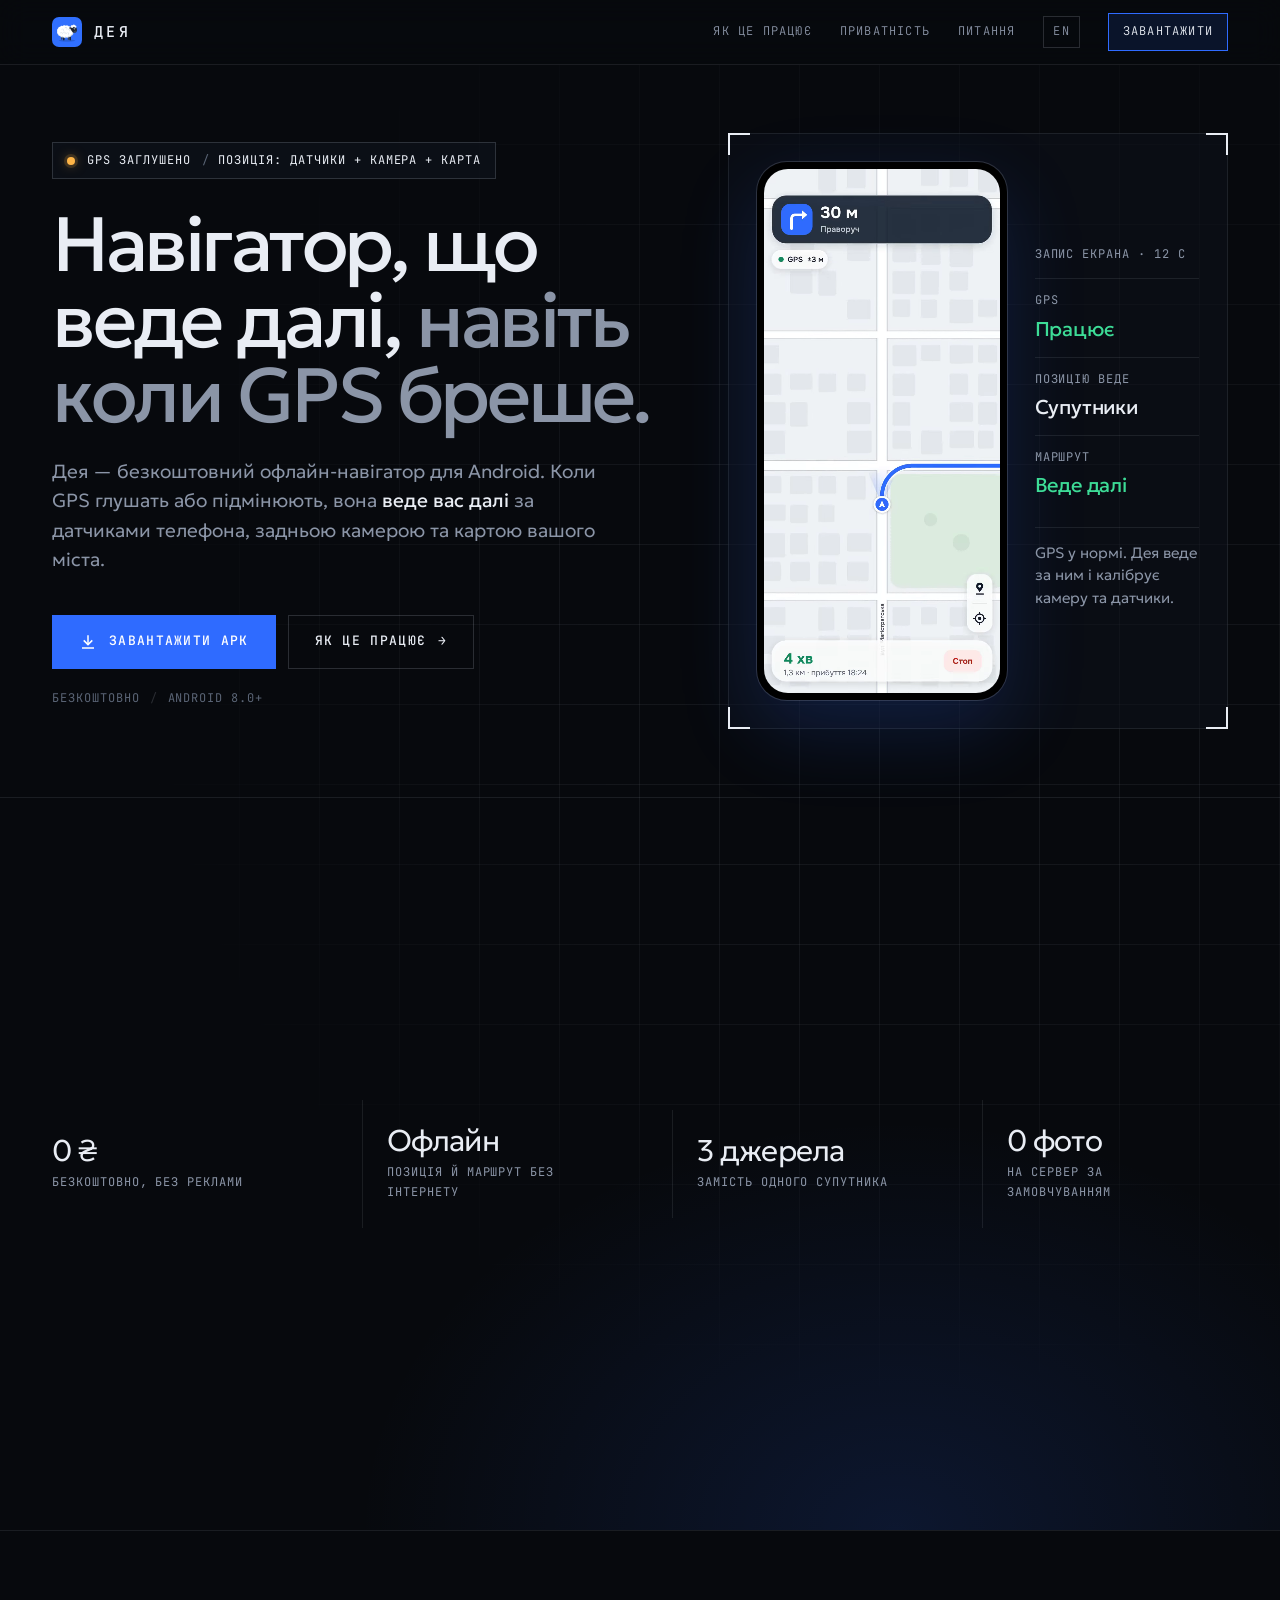
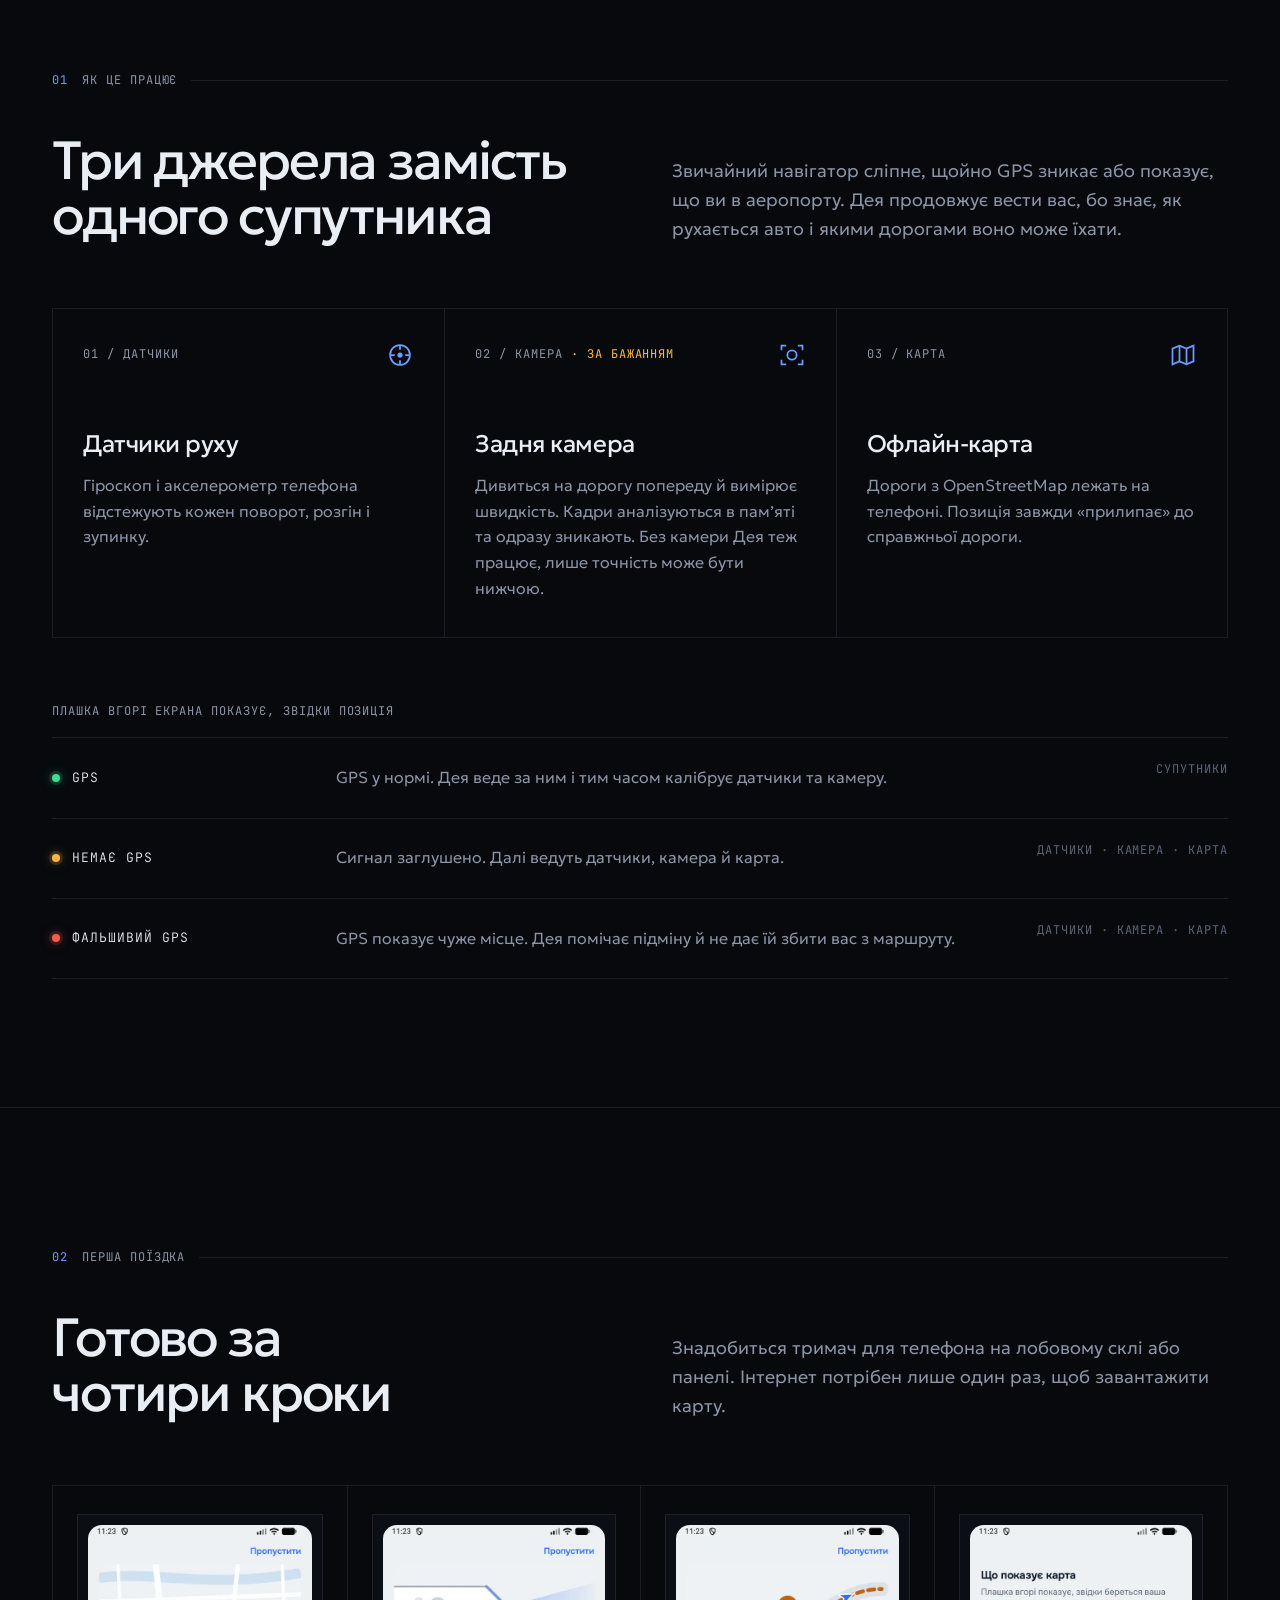
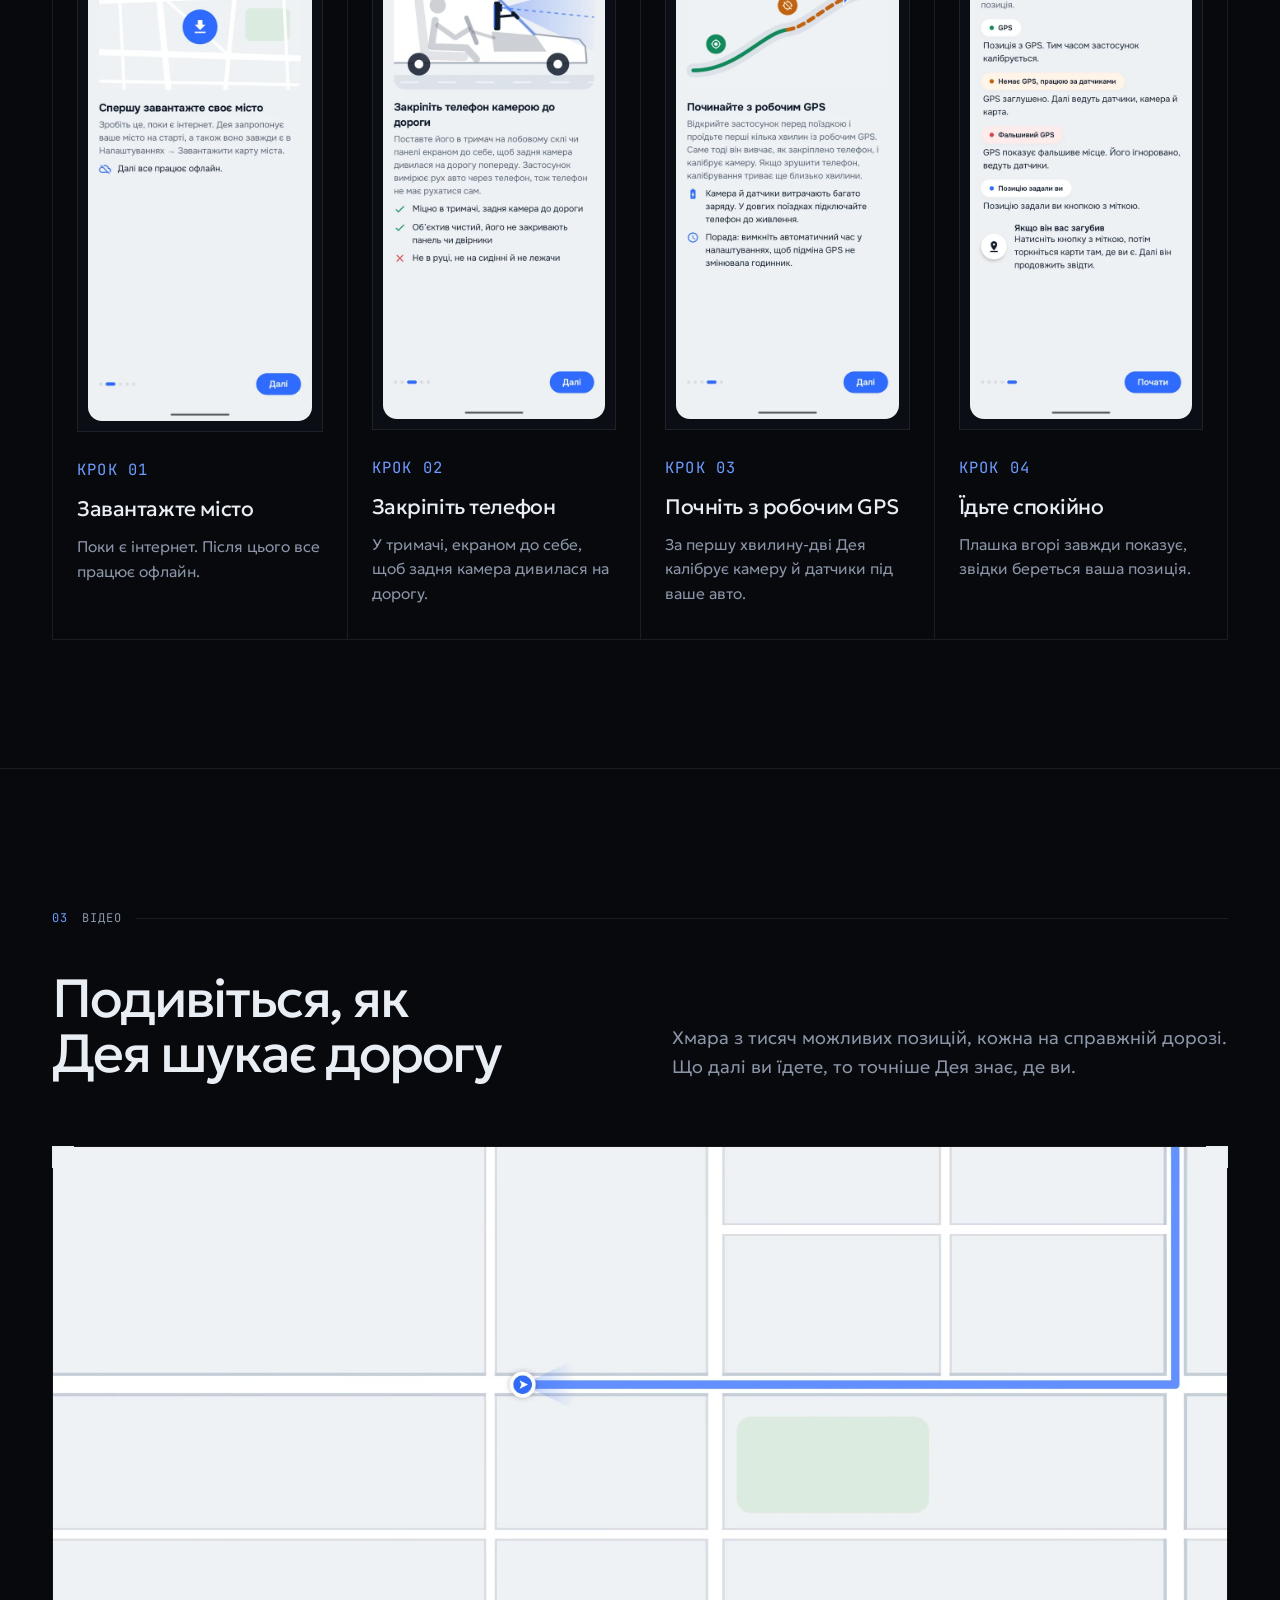
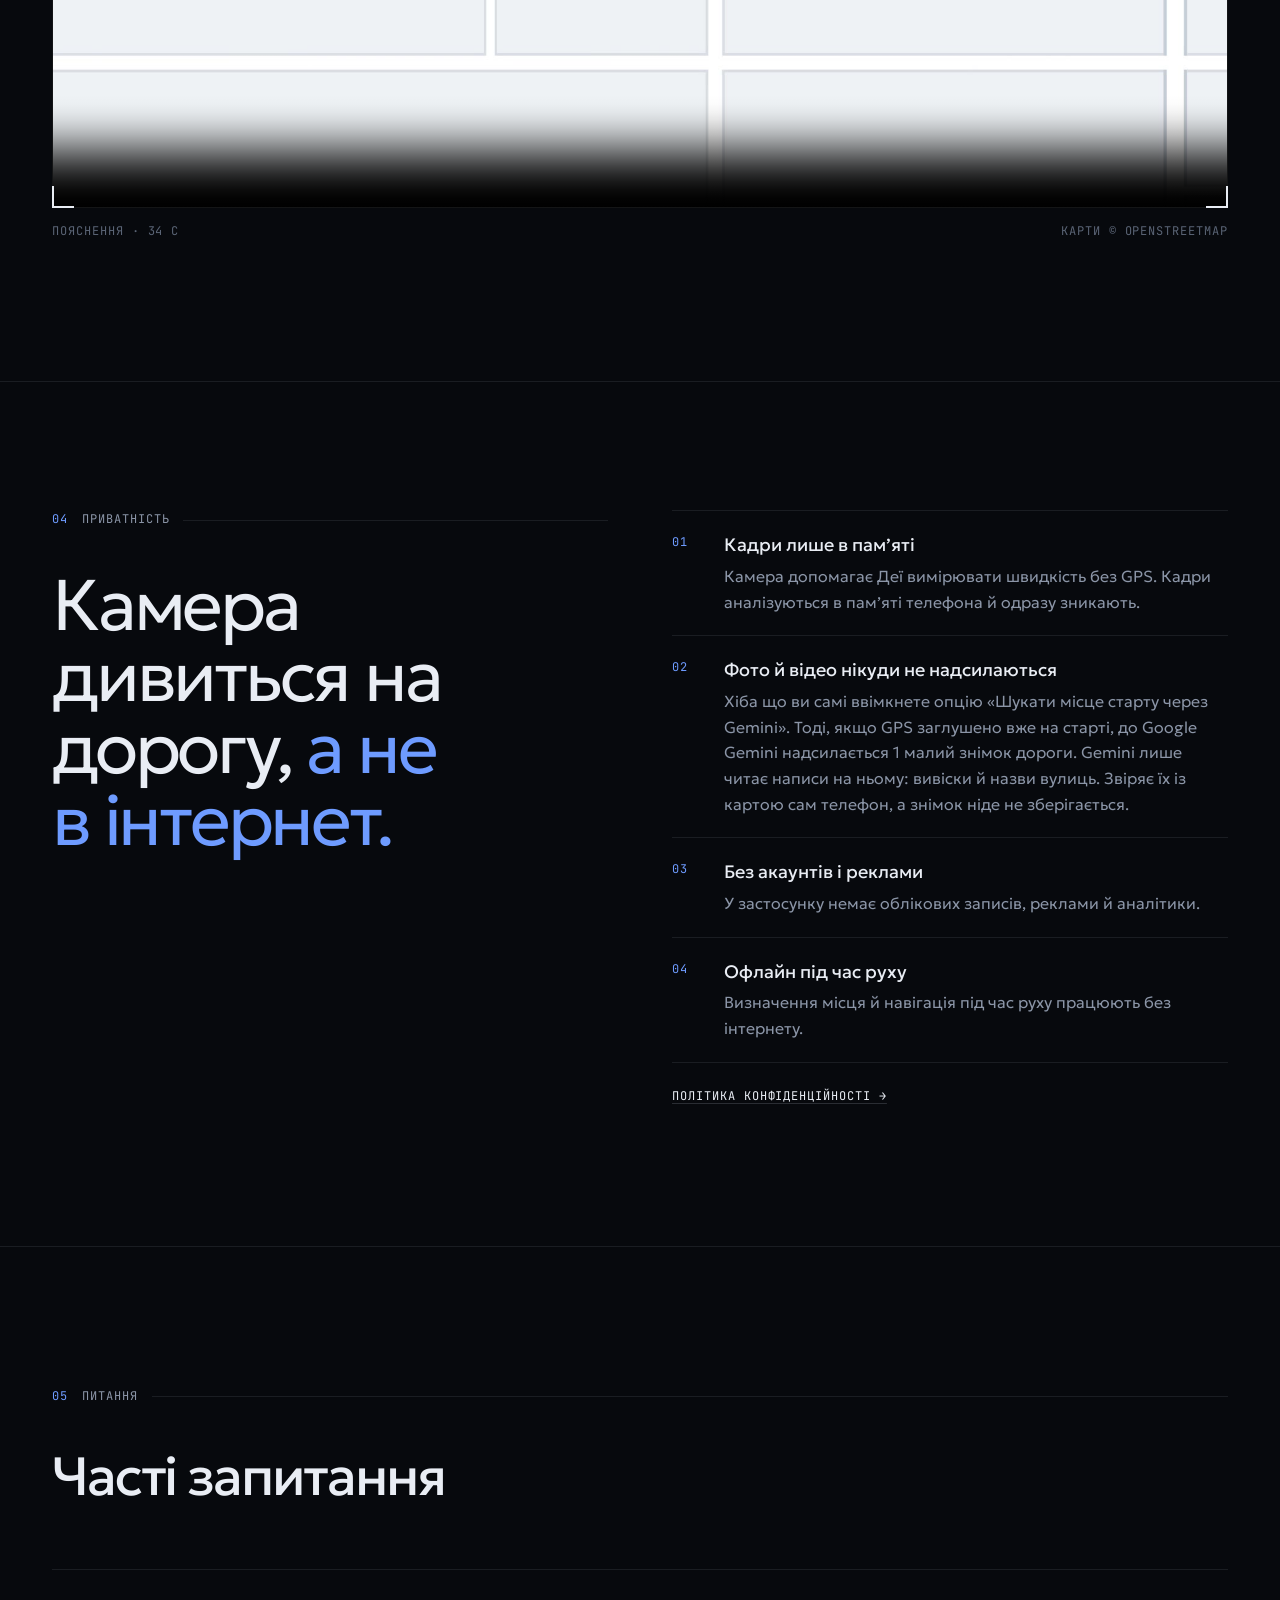
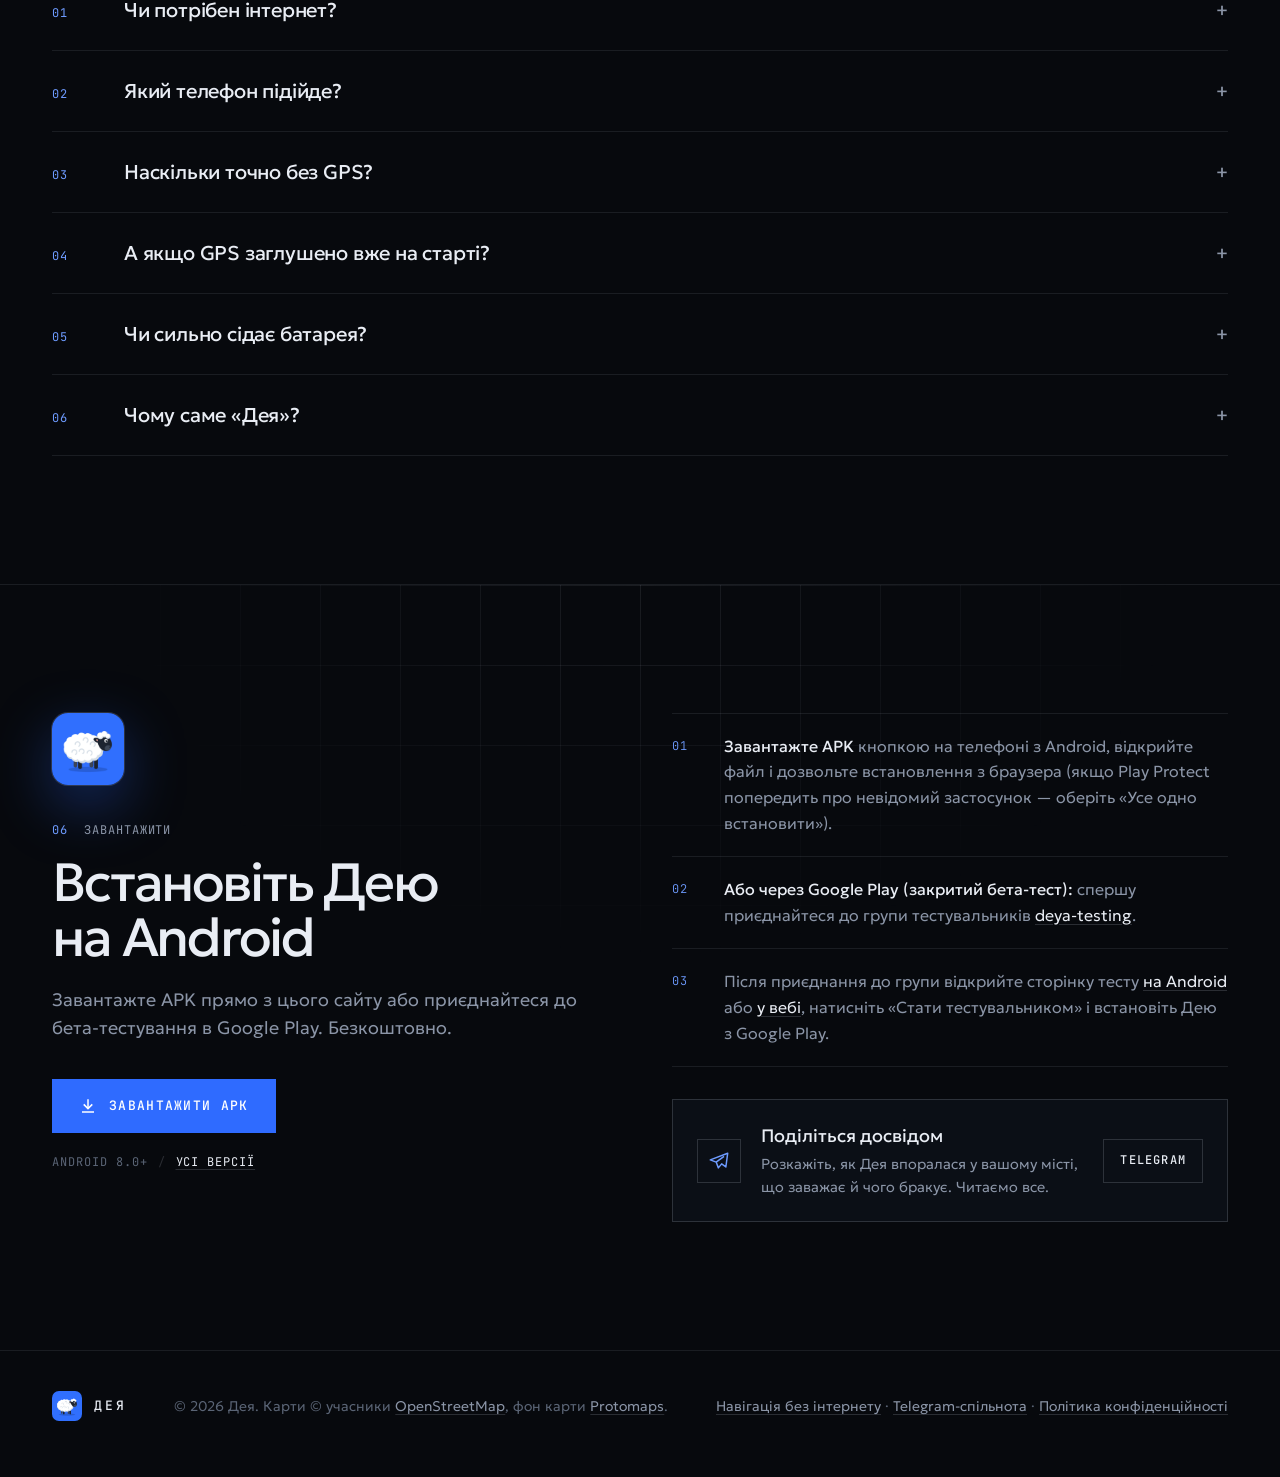
==== commit 808862e9: "Hero: show the app itself instead of the 3D city clip The 3D clip didn't explain what Deya does. The" ====
--- a/index.html
+++ b/index.html
@@ -148,7 +148,7 @@
   <div class="wrap">
     <div>
       <span class="status mono"><span class="dot blink"></span>GPS заглушено <span class="long"><span class="sep">/</span> позиція: датчики + камера + карта</span></span>
-      <h1>Знає, де ви. <span class="hl">Навіть коли GPS бреше.</span></h1>
+      <h1>Навігатор, що веде далі, <span class="hl">навіть коли GPS бреше.</span></h1>
       <p class="lead">Дея — безкоштовний офлайн-навігатор для Android. Коли GPS глушать або підмінюють,
         вона <b>веде вас далі</b> за датчиками телефона, задньою камерою та картою вашого міста.</p>
       <div class="cta">
@@ -160,19 +160,19 @@
       </div>
       <p class="meta label"><span>Безкоштовно</span><span>Android 8.0+</span><span class="apk-meta" hidden></span></p>
     </div>
-    <div class="scope">
-      <video autoplay muted loop playsinline poster="img/hero-3d-poster.jpg" aria-label="Нічний Київ у 3D: точка позиції їде вулицею, а фальшивий GPS-сигнал відскакує вбік">
-        <source src="img/hero-3d.webm" type="video/webm">
-        <source src="img/hero-3d.mp4" type="video/mp4">
-      </video>
-      <div class="shade"></div>
-      <div class="hud top"><span>Київ<span class="opt"> · нічна поїздка</span></span><span class="coords">50.4501° N · 30.5234° E</span></div>
-      <div class="hud bot">
-        <div class="row"><span class="k">GPS</span><span class="gps warn">Заглушено</span></div>
-        <div class="row"><span class="k">Джерело</span><span>Датчики · камера · карта</span></div>
-        <div class="row"><span class="k">На дорозі</span><span class="ok">Так</span></div>
-      </div>
-      <div class="frame"></div><i class="c tl"></i><i class="c tr"></i><i class="c bl"></i><i class="c br"></i>
+    <div class="demo">
+      <div class="handset"><video autoplay muted loop playsinline poster="img/hero-poster.jpg" aria-label="Запис екрана Деї: GPS зникає, а навігація веде далі за камерою й датчиками">
+        <source src="img/hero.webm" type="video/webm">
+        <source src="img/hero.mp4" type="video/mp4">
+      </video></div>
+      <div class="readout">
+        <p class="label">Запис екрана · 12 с</p>
+        <div class="ro"><span class="k label">GPS</span><span class="v gps"></span></div>
+        <div class="ro"><span class="k label">Позицію веде</span><span class="v src"></span></div>
+        <div class="ro"><span class="k label">Маршрут</span><span class="v ok">Веде далі</span></div>
+        <p class="cap"></p>
+      </div>
+      <i class="c tl"></i><i class="c tr"></i><i class="c bl"></i><i class="c br"></i>
     </div>
   </div>
   <div class="specs">
@@ -387,7 +387,10 @@
 </footer>
 
 <script>
-  var L = { ver: 'Версія ', mb: ' МБ', jam: 'Заглушено', fake: 'Фальшивий · ігнорую' };
+  var L = { ver: 'Версія ', mb: ' МБ', demo: [
+    { t: 0,   gps: 'Працює',     src: 'Супутники',       c: 'ok',   cap: 'GPS у нормі. Дея веде за ним і калібрує камеру та датчики.' },
+    { t: 2.5, gps: 'Заглушено',  src: 'Камера + датчики', c: 'warn', cap: 'GPS зник. Дея далі веде маршрутом за камерою, датчиками й картою.' },
+    { t: 9.5, gps: 'Повернувся', src: 'Супутники',       c: 'ok',   cap: 'GPS повернувся, і позиція збігається. Ви весь час були на маршруті.' } ] };
 </script>
 <script src="assets/site.js"></script>
 
--- a/assets/site.css
+++ b/assets/site.css
@@ -302,3 +302,29 @@
 .article th, .article td { text-align: left; padding: 12px 10px; border-bottom: 1px solid var(--line); vertical-align: top; }
 .article th { font-family: var(--mono); font-weight: 400; font-size: 12px; letter-spacing: .08em; text-transform: uppercase; color: var(--muted); }
 .article td { color: var(--muted); }
+
+/* hero demo: real screen recording in a phone + live readout */
+.demo { position: relative; justify-self: end; width: 100%; max-width: 520px; display: grid; grid-template-columns: 250px 1fr;
+        gap: 28px; align-items: center; padding: 28px; border: 1px solid var(--line); background: rgba(14, 18, 26, .55); }
+.demo .c { position: absolute; width: 22px; height: 22px; border: 0 solid var(--text); pointer-events: none; }
+.demo .c.tl { top: -1px; left: -1px; border-top-width: 2px; border-left-width: 2px; }
+.demo .c.tr { top: -1px; right: -1px; border-top-width: 2px; border-right-width: 2px; }
+.demo .c.bl { bottom: -1px; left: -1px; border-bottom-width: 2px; border-left-width: 2px; }
+.demo .c.br { bottom: -1px; right: -1px; border-bottom-width: 2px; border-right-width: 2px; }
+.handset { padding: 7px; border-radius: 30px; background: #000; box-shadow: 0 0 0 1px var(--line-2), 0 30px 80px rgba(47, 107, 255, .18); }
+.handset video { width: 100%; aspect-ratio: 720 / 1600; object-fit: cover; border-radius: 24px; background: #EDF0F3; }
+.readout > .label { margin: 0 0 14px; }
+.ro { display: flex; flex-direction: column; gap: 2px; padding: 12px 0; border-top: 1px solid var(--line); }
+.ro .v { font-size: 20px; font-weight: 400; letter-spacing: -.01em; transition: color .3s; }
+.ro .v.ok { color: var(--green); }
+.ro .v.warn { color: var(--amber); }
+.readout .cap { margin: 14px 0 0; padding-top: 14px; border-top: 1px solid var(--line); color: var(--muted); font-size: 15px; line-height: 1.5; min-height: 6em; }
+@media (max-width: 960px) { .demo { justify-self: stretch; max-width: none; } }
+@media (max-width: 640px) {
+  .demo { grid-template-columns: 46% 1fr; gap: 16px; padding: 16px; }
+  .handset { padding: 5px; border-radius: 22px; }
+  .handset video { border-radius: 18px; }
+  .ro { padding: 8px 0; }
+  .ro .v { font-size: 16px; }
+  .readout .cap { font-size: 13.5px; min-height: 9em; }
+}
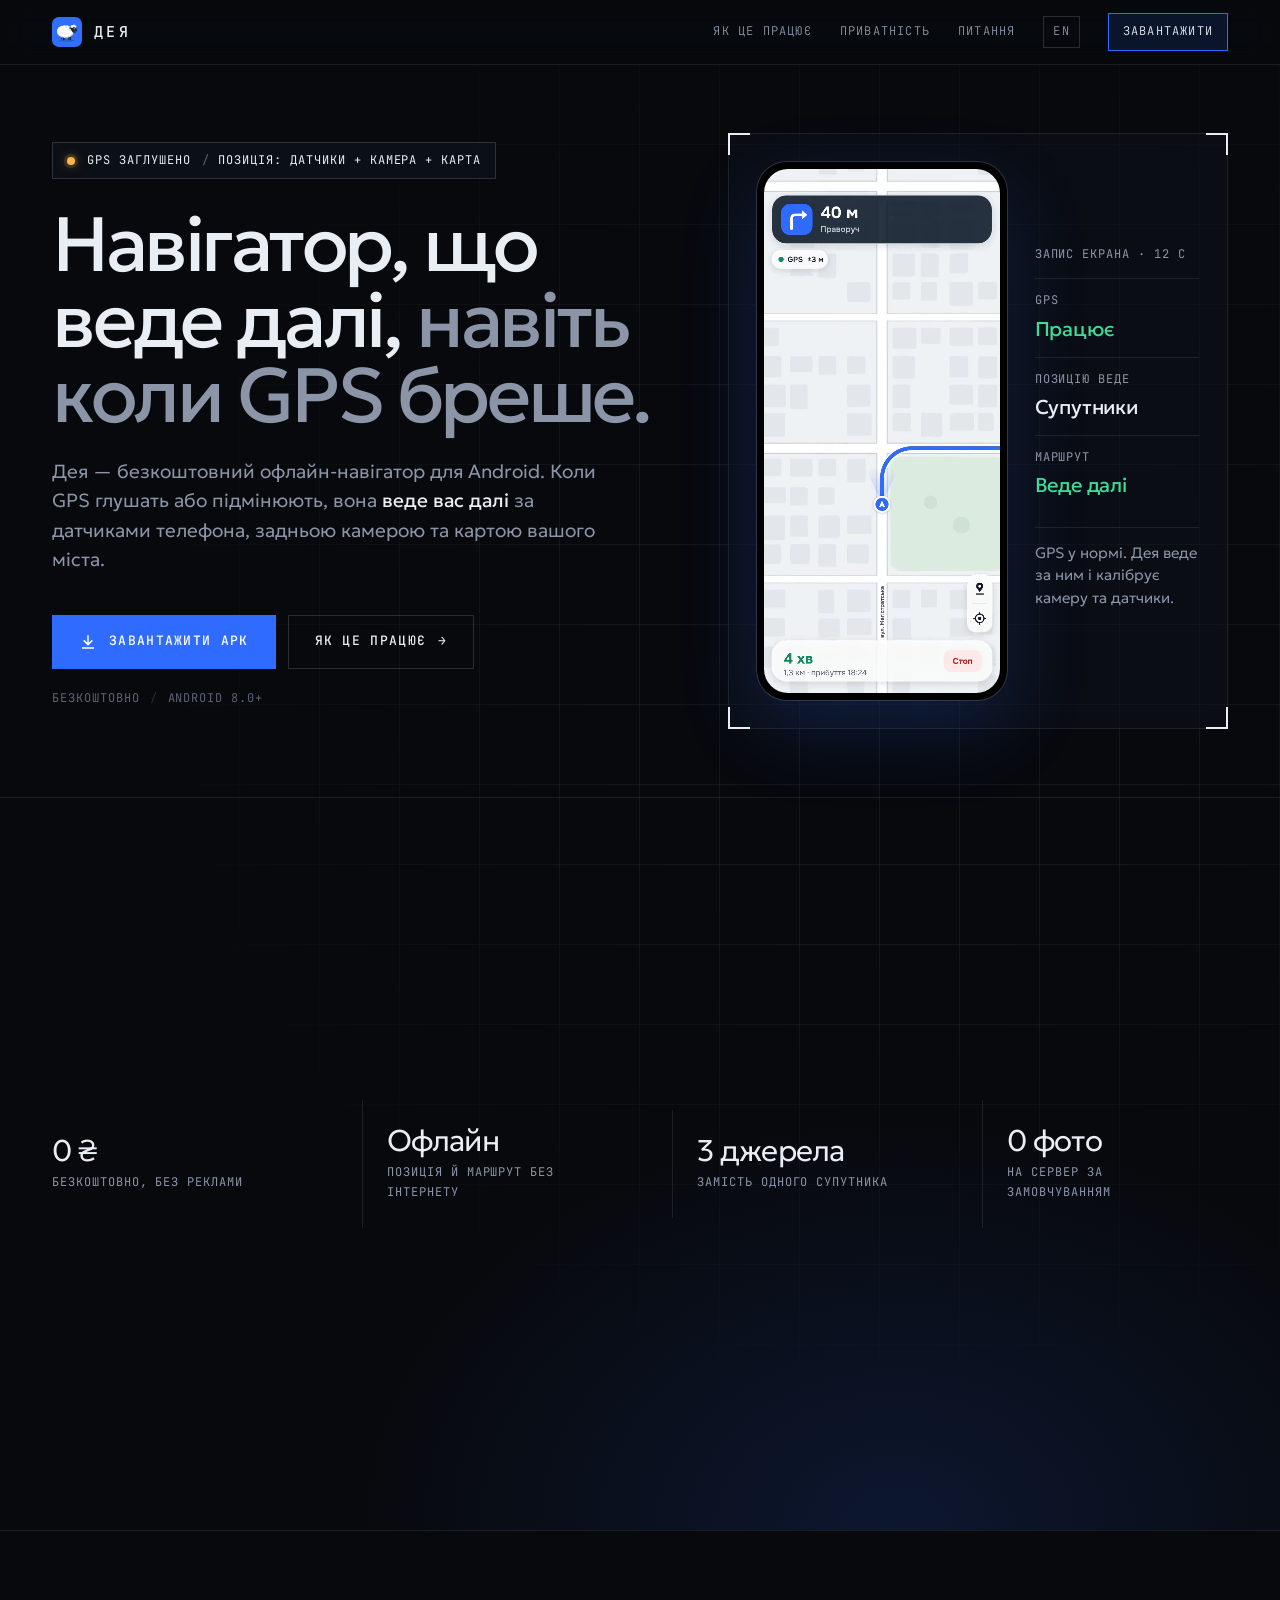
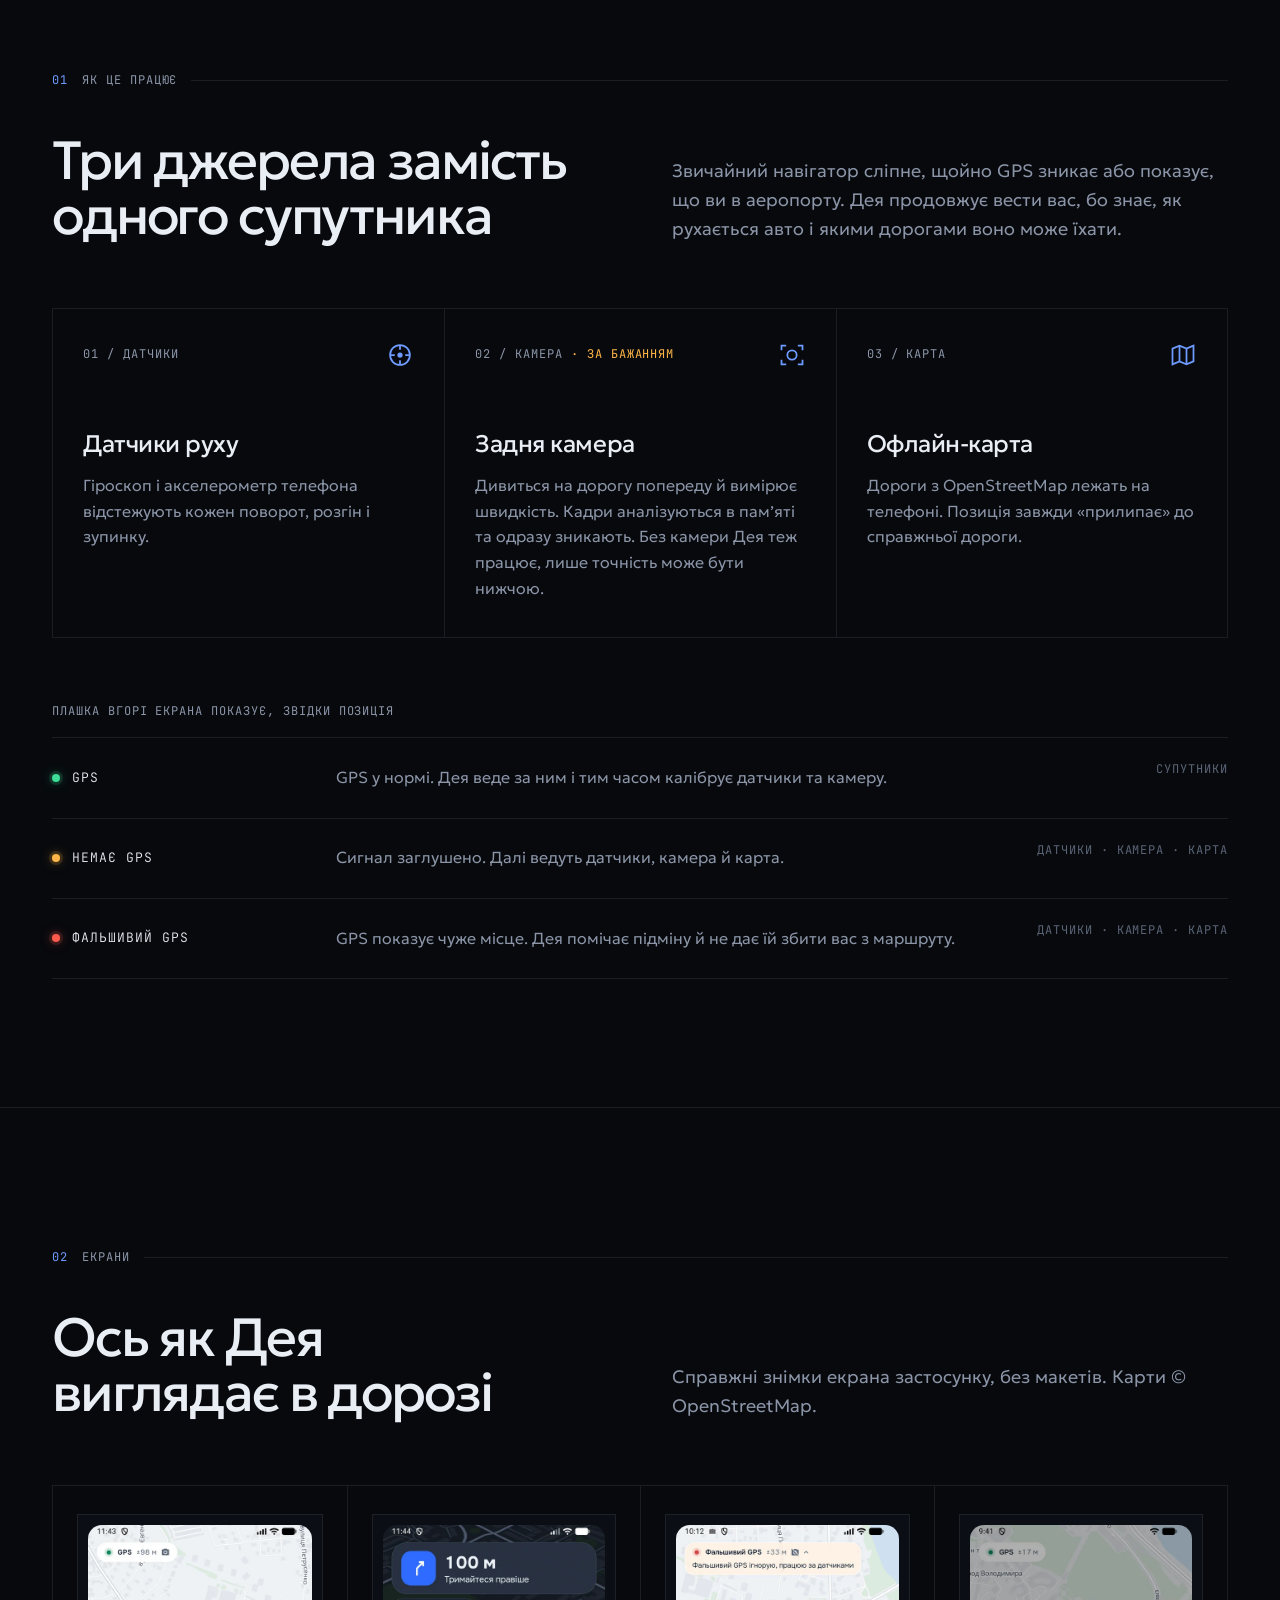
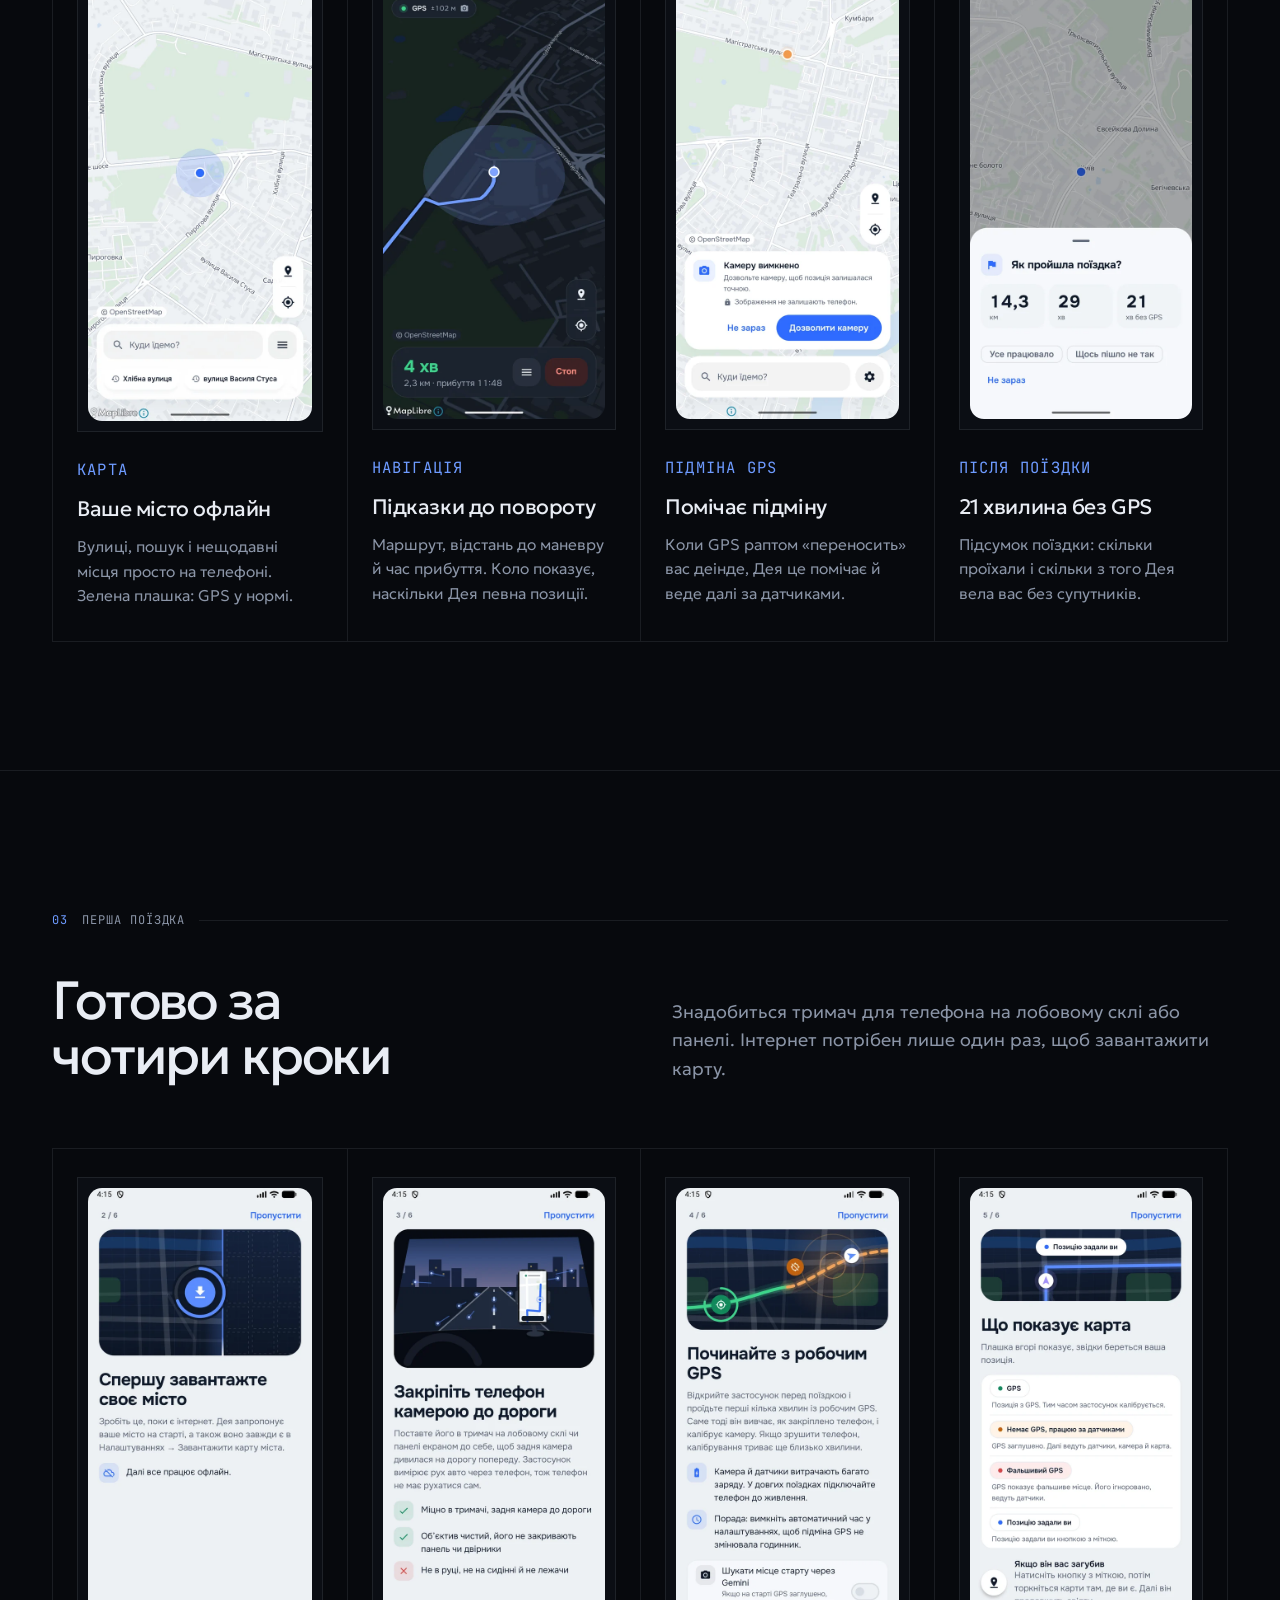
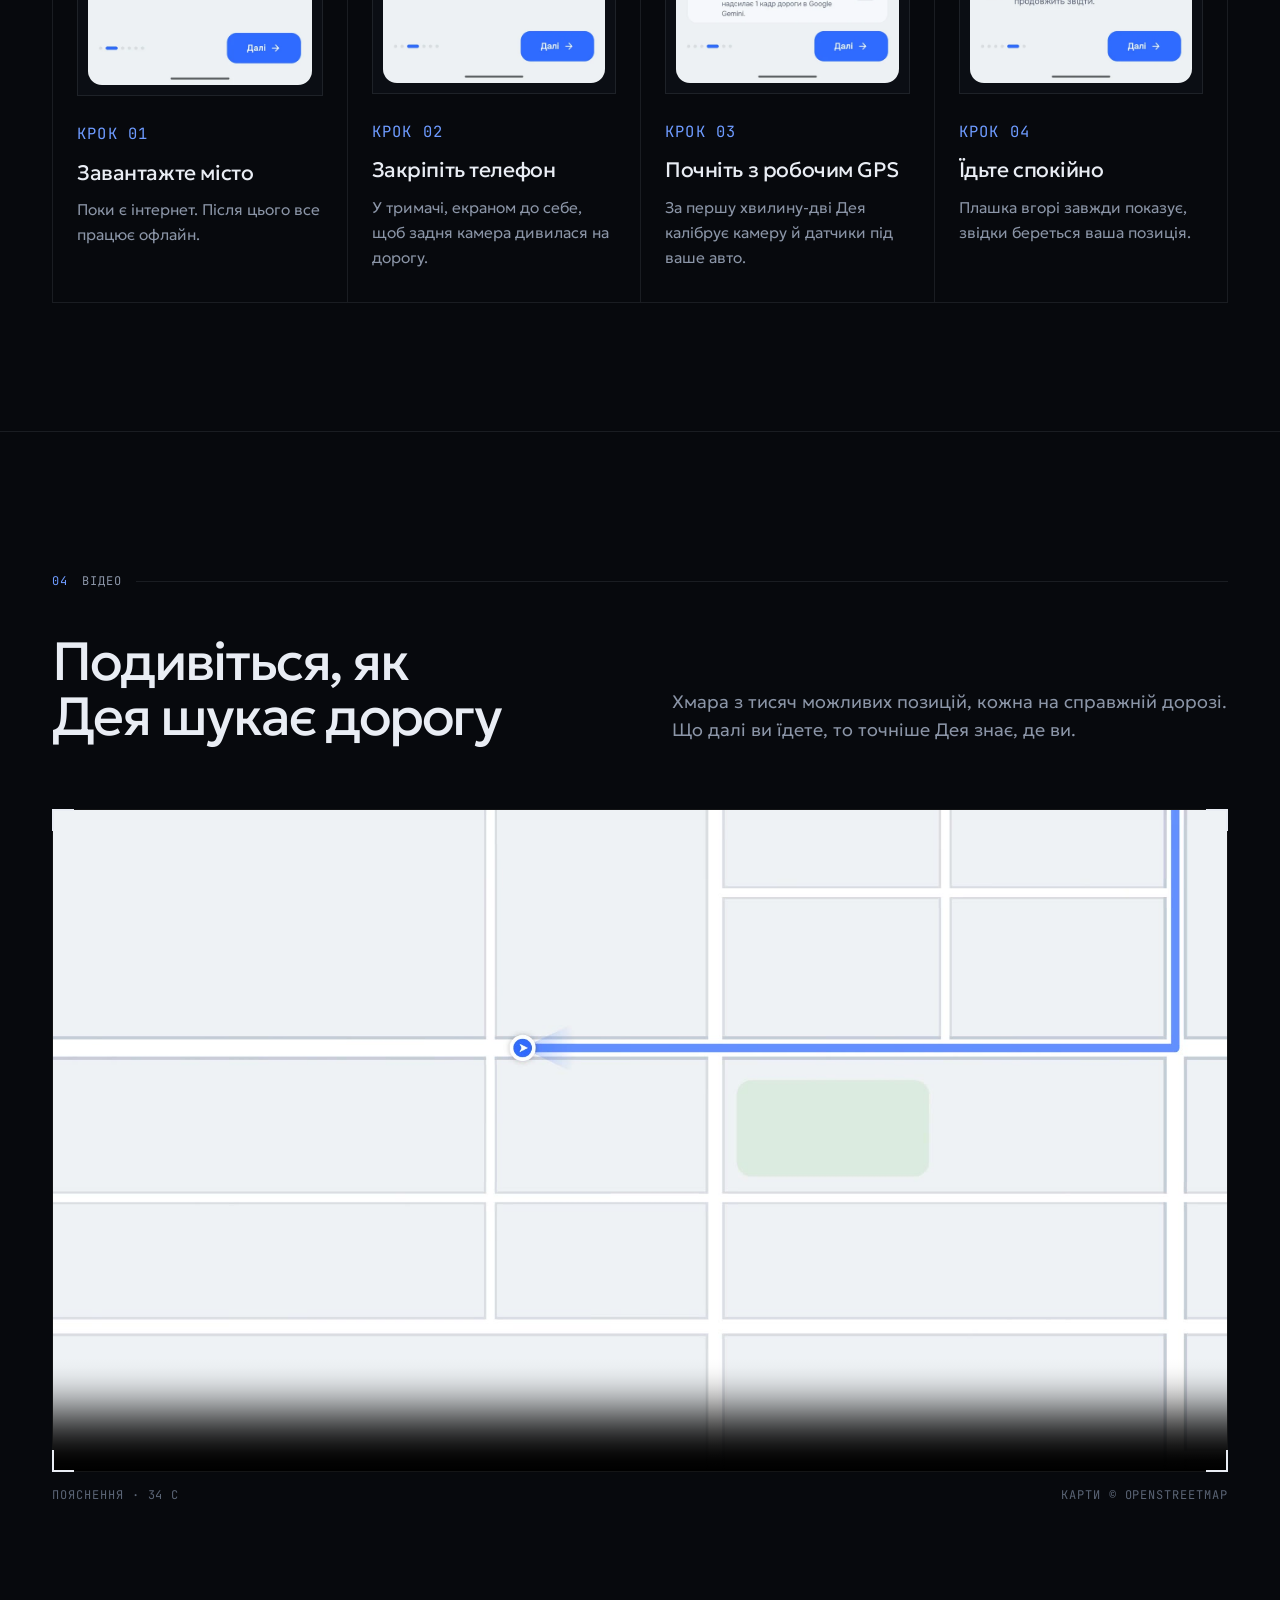
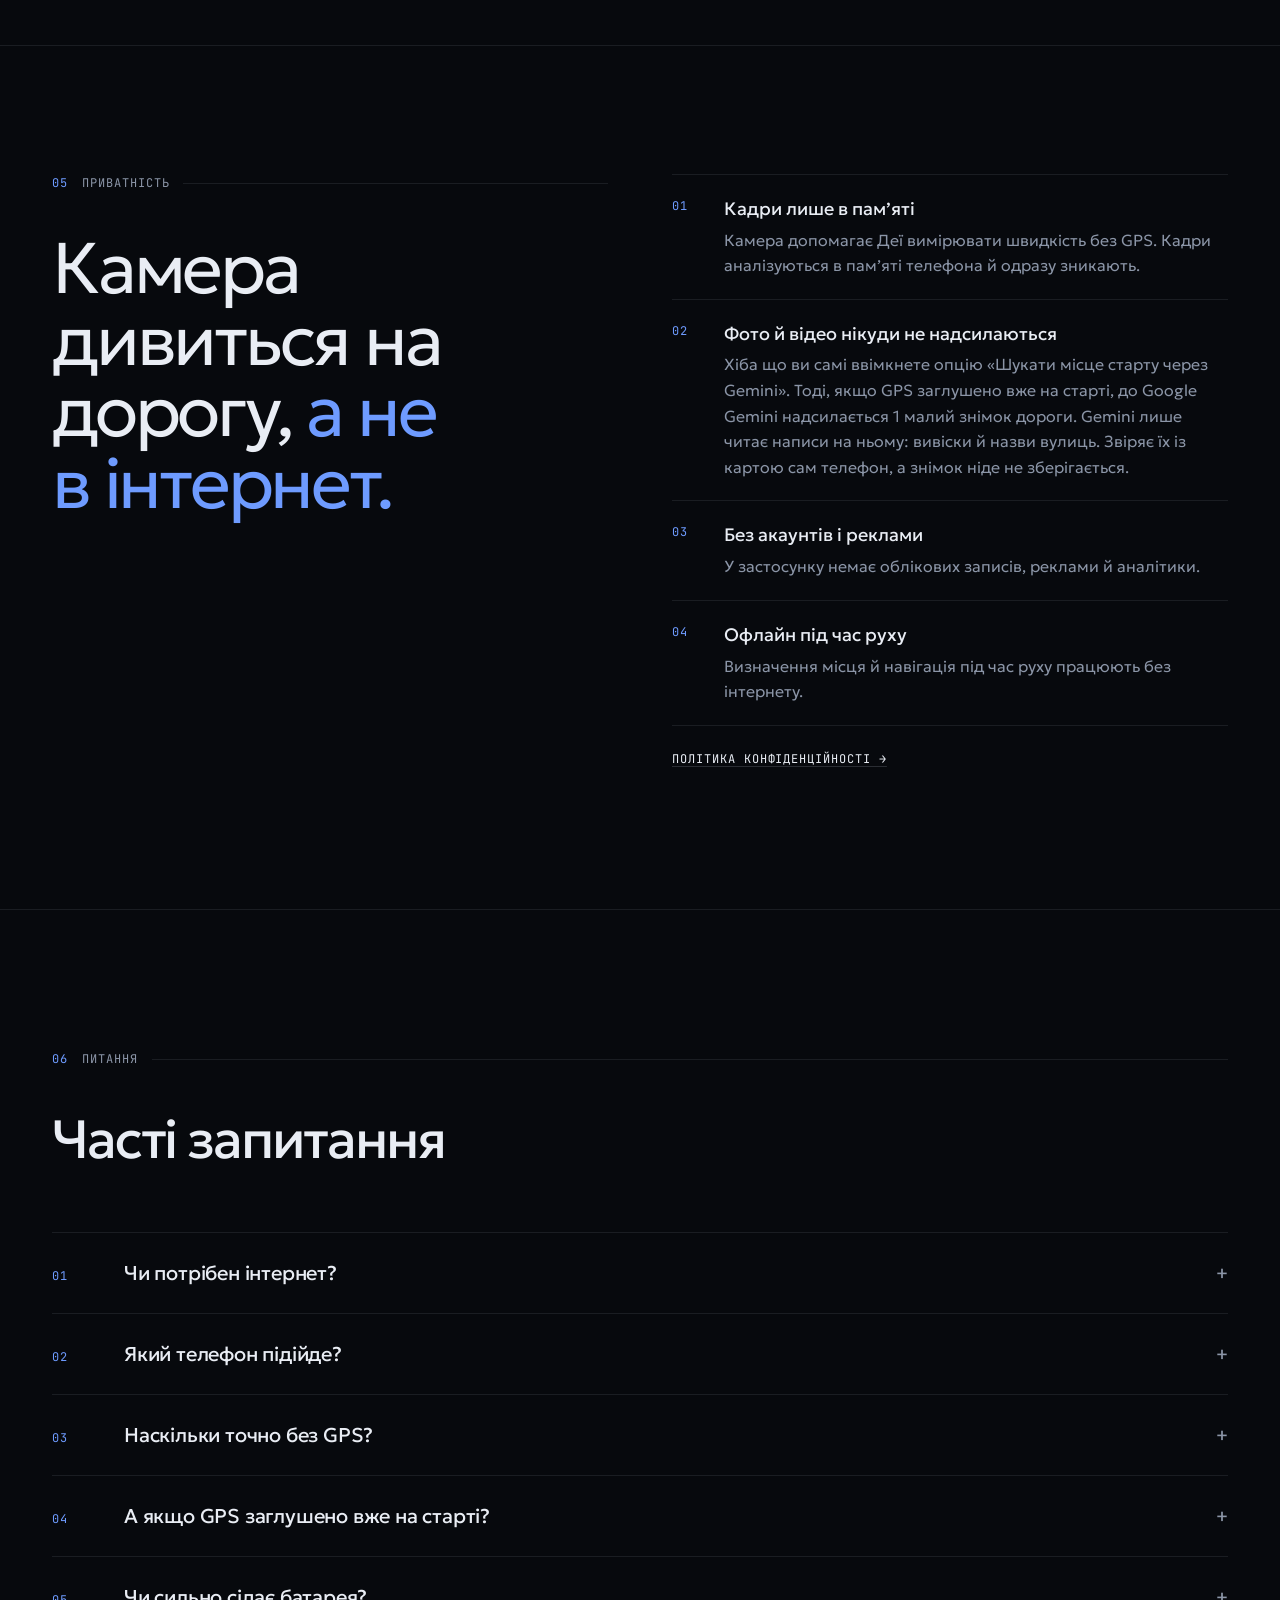
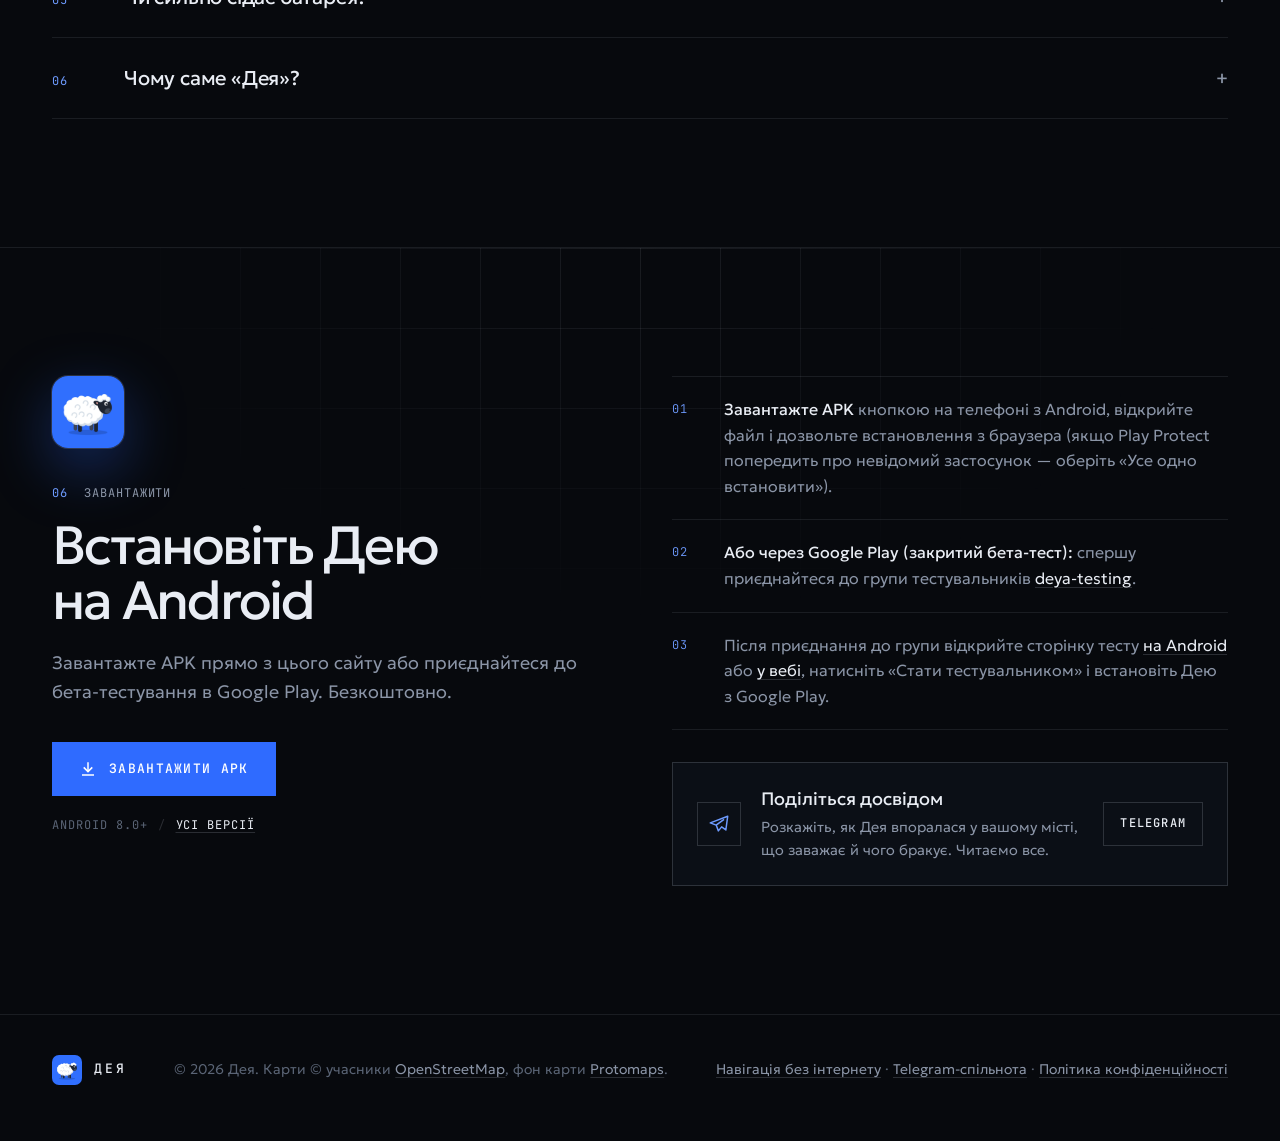
==== commit 512c46d0: "Show real app screenshots: new Screens section and redesigned onboarding in First trip Co-Authored-B" ====
--- a/index.html
+++ b/index.html
@@ -232,34 +232,70 @@
   </div>
 </section>
 
+<section id="screens">
+  <div class="wrap">
+    <div class="sec-head rv">
+      <p class="idx label"><span class="n">02</span> Екрани</p>
+      <h2>Ось як Дея виглядає в дорозі</h2>
+      <p class="sub">Справжні знімки екрана застосунку, без макетів. Карти © OpenStreetMap.</p>
+    </div>
+    <div class="steps screens rv">
+      <div class="step">
+        <div class="shot"><img src="img/uk-app-map.webp" alt="Екран Деї: офлайн-карта міста з назвами вулиць, зелена плашка GPS і пошук «Куди їдемо?» з нещодавніми місцями" loading="lazy" width="540" height="1200"></div>
+        <p class="label"><span class="n">Карта</span></p>
+        <h3>Ваше місто офлайн</h3>
+        <p>Вулиці, пошук і нещодавні місця просто на телефоні. Зелена плашка: GPS у нормі.</p>
+      </div>
+      <div class="step">
+        <div class="shot"><img src="img/uk-app-nav-night.webp" alt="Екран Деї вночі: підказка «100 м, тримайтеся праворуч», маршрут і коло точності навколо позиції, 4 хв до прибуття" loading="lazy" width="540" height="1200"></div>
+        <p class="label"><span class="n">Навігація</span></p>
+        <h3>Підказки до повороту</h3>
+        <p>Маршрут, відстань до маневру й час прибуття. Коло показує, наскільки Дея певна позиції.</p>
+      </div>
+      <div class="step">
+        <div class="shot"><img src="img/uk-app-fake-gps.webp" alt="Екран Деї: червона плашка «Фальшивий GPS ігнорую, працюю за датчиками» над картою" loading="lazy" width="540" height="1200"></div>
+        <p class="label"><span class="n">Підміна GPS</span></p>
+        <h3>Помічає підміну</h3>
+        <p>Коли GPS раптом «переносить» вас деінде, Дея це помічає й веде далі за датчиками.</p>
+      </div>
+      <div class="step">
+        <div class="shot"><img src="img/uk-app-trip.webp" alt="Екран Деї після поїздки: 14,3 км, 29 хв, з них 21 хв без GPS" loading="lazy" width="540" height="1200"></div>
+        <p class="label"><span class="n">Після поїздки</span></p>
+        <h3>21 хвилина без GPS</h3>
+        <p>Підсумок поїздки: скільки проїхали і скільки з того Дея вела вас без супутників.</p>
+      </div>
+    </div>
+  </div>
+</section>
+
 <section id="start">
   <div class="wrap">
     <div class="sec-head rv">
-      <p class="idx label"><span class="n">02</span> Перша поїздка</p>
+      <p class="idx label"><span class="n">03</span> Перша поїздка</p>
       <h2>Готово за чотири кроки</h2>
       <p class="sub">Знадобиться тримач для телефона на лобовому склі або панелі. Інтернет потрібен лише один раз, щоб завантажити карту.</p>
     </div>
     <div class="steps rv">
       <div class="step">
-        <div class="shot"><img src="img/uk-2-city.webp" alt="Екран: Спершу завантажте своє місто" loading="lazy" width="540" height="1200"></div>
+        <div class="shot"><img src="img/uk-ob-2.webp" alt="Екран Деї: Спершу завантажте своє місто" loading="lazy" width="540" height="1200"></div>
         <p class="label"><span class="n">Крок 01</span></p>
         <h3>Завантажте місто</h3>
         <p>Поки є інтернет. Після цього все працює офлайн.</p>
       </div>
       <div class="step">
-        <div class="shot"><img src="img/uk-3-mount.webp" alt="Екран: Закріпіть телефон камерою до дороги" loading="lazy" width="540" height="1200"></div>
+        <div class="shot"><img src="img/uk-ob-3.webp" alt="Екран Деї: Закріпіть телефон камерою до дороги" loading="lazy" width="540" height="1200"></div>
         <p class="label"><span class="n">Крок 02</span></p>
         <h3>Закріпіть телефон</h3>
         <p>У тримачі, екраном до себе, щоб задня камера дивилася на дорогу.</p>
       </div>
       <div class="step">
-        <div class="shot"><img src="img/uk-4-start.webp" alt="Екран: Починайте з робочим GPS" loading="lazy" width="540" height="1200"></div>
+        <div class="shot"><img src="img/uk-ob-4.webp" alt="Екран Деї: Починайте з робочим GPS" loading="lazy" width="540" height="1200"></div>
         <p class="label"><span class="n">Крок 03</span></p>
         <h3>Почніть з робочим GPS</h3>
         <p>За першу хвилину-дві Дея калібрує камеру й датчики під ваше авто.</p>
       </div>
       <div class="step">
-        <div class="shot"><img src="img/uk-5-map.webp" alt="Екран: Що показує карта" loading="lazy" width="540" height="1200"></div>
+        <div class="shot"><img src="img/uk-ob-5.webp" alt="Екран Деї: Що показує карта" loading="lazy" width="540" height="1200"></div>
         <p class="label"><span class="n">Крок 04</span></p>
         <h3>Їдьте спокійно</h3>
         <p>Плашка вгорі завжди показує, звідки береться ваша позиція.</p>
@@ -271,7 +307,7 @@
 <section id="video">
   <div class="wrap">
     <div class="sec-head rv">
-      <p class="idx label"><span class="n">03</span> Відео</p>
+      <p class="idx label"><span class="n">04</span> Відео</p>
       <h2>Подивіться, як Дея шукає дорогу</h2>
       <p class="sub">Хмара з тисяч можливих позицій, кожна на справжній дорозі. Що далі ви їдете, то точніше Дея знає, де ви.</p>
     </div>
@@ -289,7 +325,7 @@
   <div class="wrap">
     <div class="privacy">
       <div class="rv">
-        <p class="idx label" style="margin:0 0 40px"><span class="n">04</span> Приватність</p>
+        <p class="idx label" style="margin:0 0 40px"><span class="n">05</span> Приватність</p>
         <p class="big">Камера дивиться на дорогу, <span class="hl">а не в інтернет.</span></p>
       </div>
       <div class="rv">
@@ -308,7 +344,7 @@
 <section id="faq">
   <div class="wrap">
     <div class="sec-head rv">
-      <p class="idx label"><span class="n">05</span> Питання</p>
+      <p class="idx label"><span class="n">06</span> Питання</p>
       <h2>Часті запитання</h2>
     </div>
     <div class="faq rv">
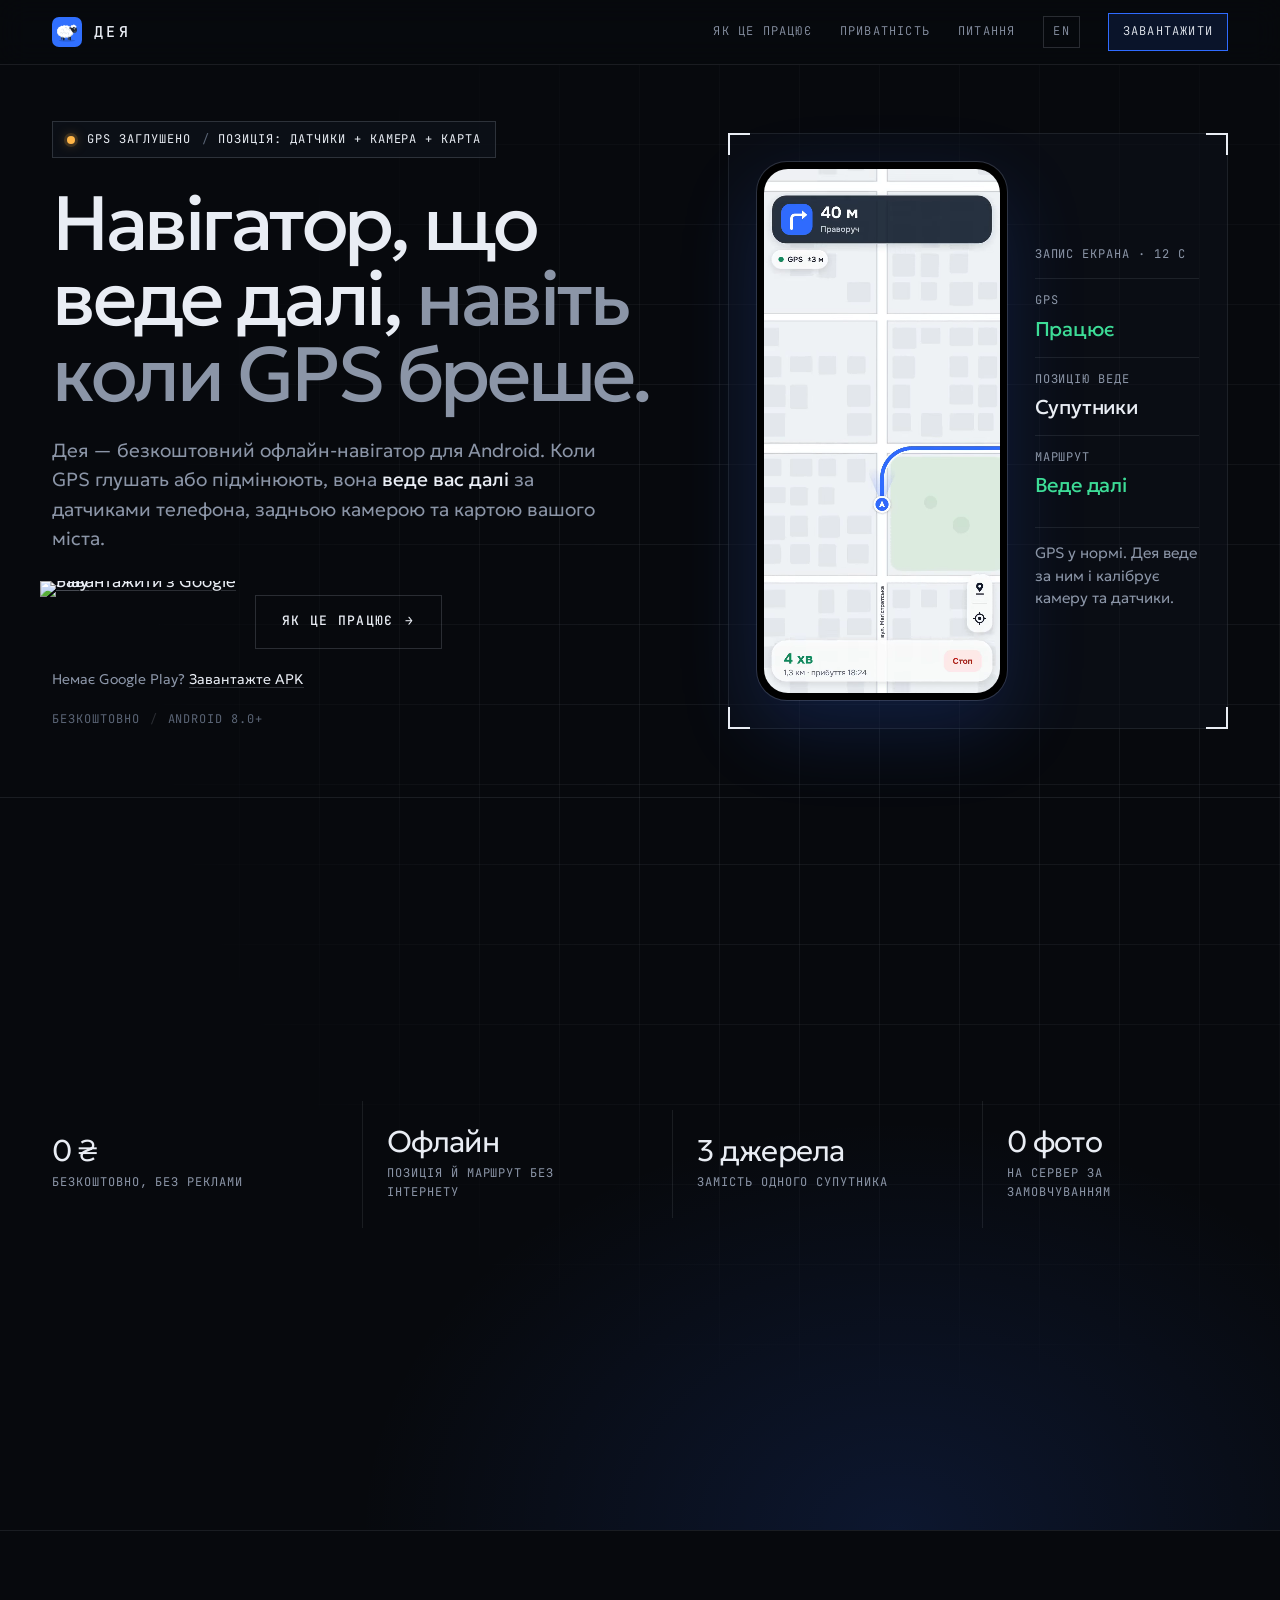
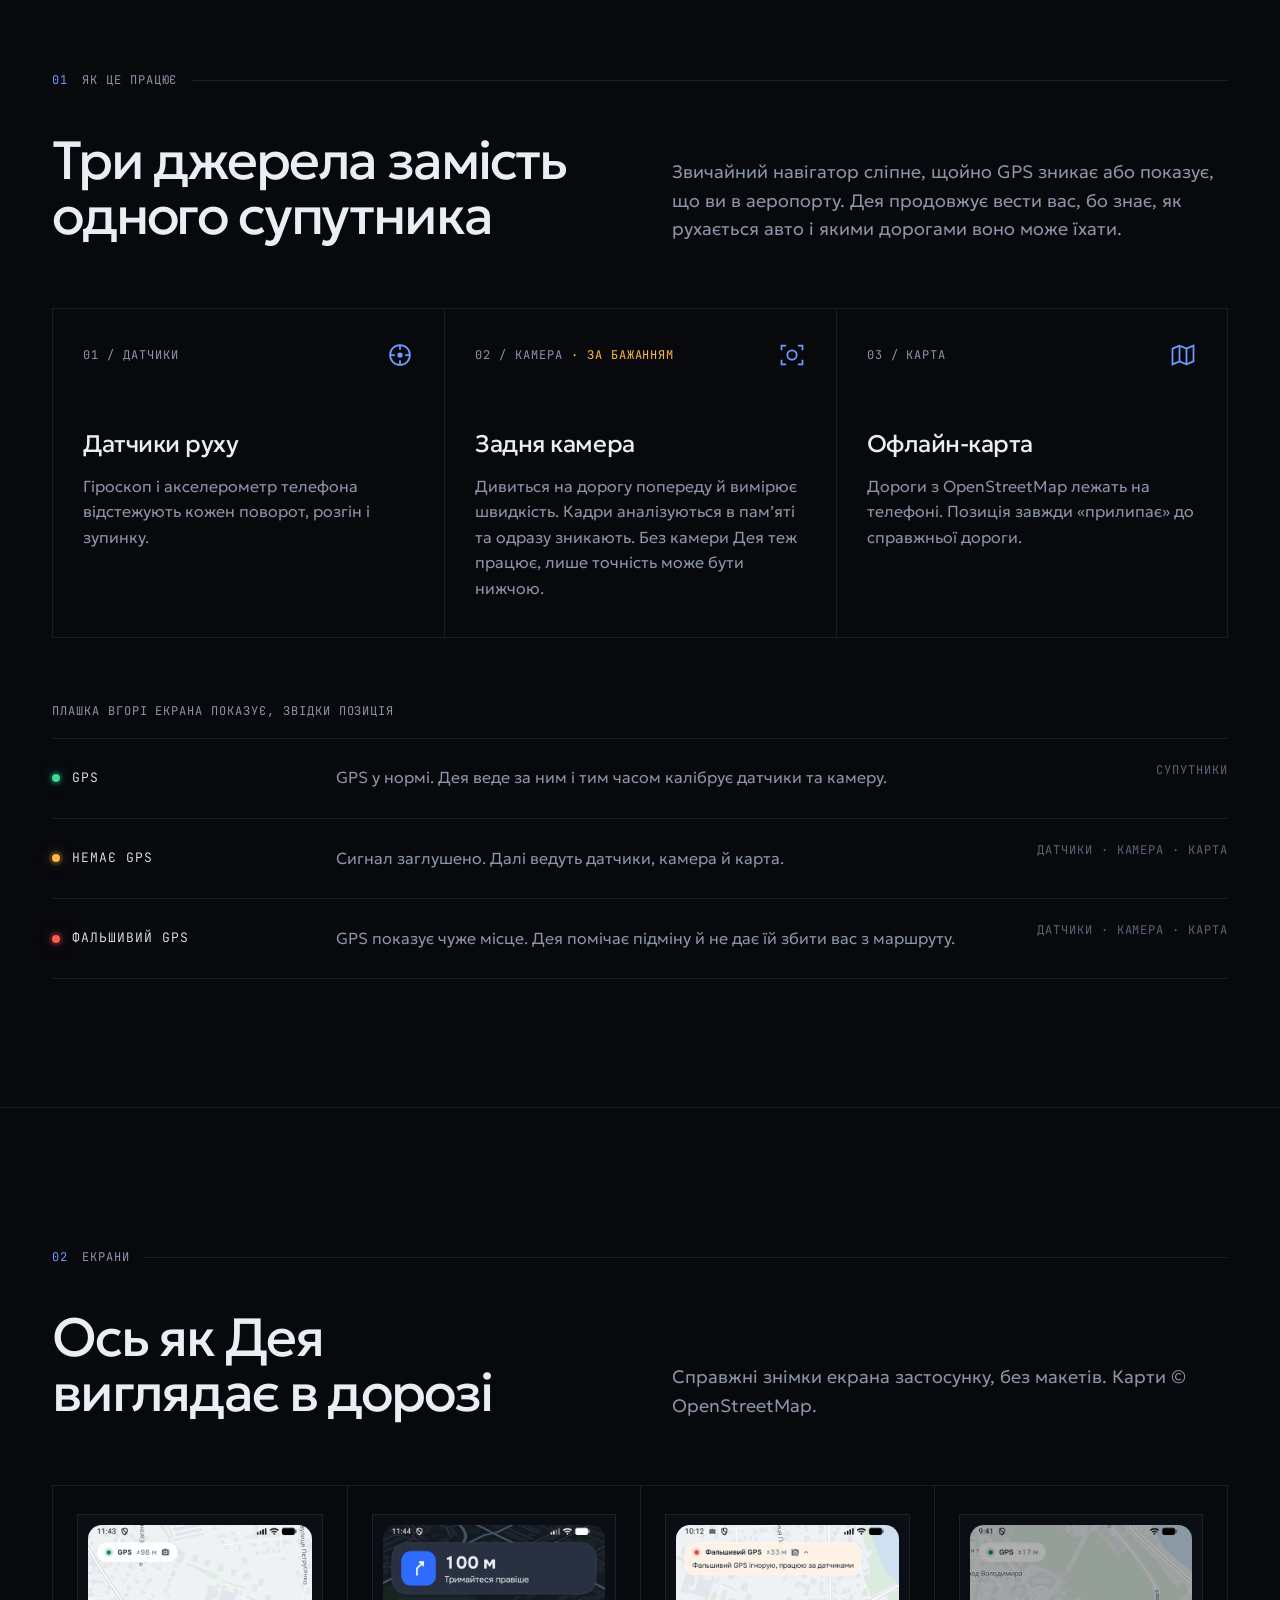
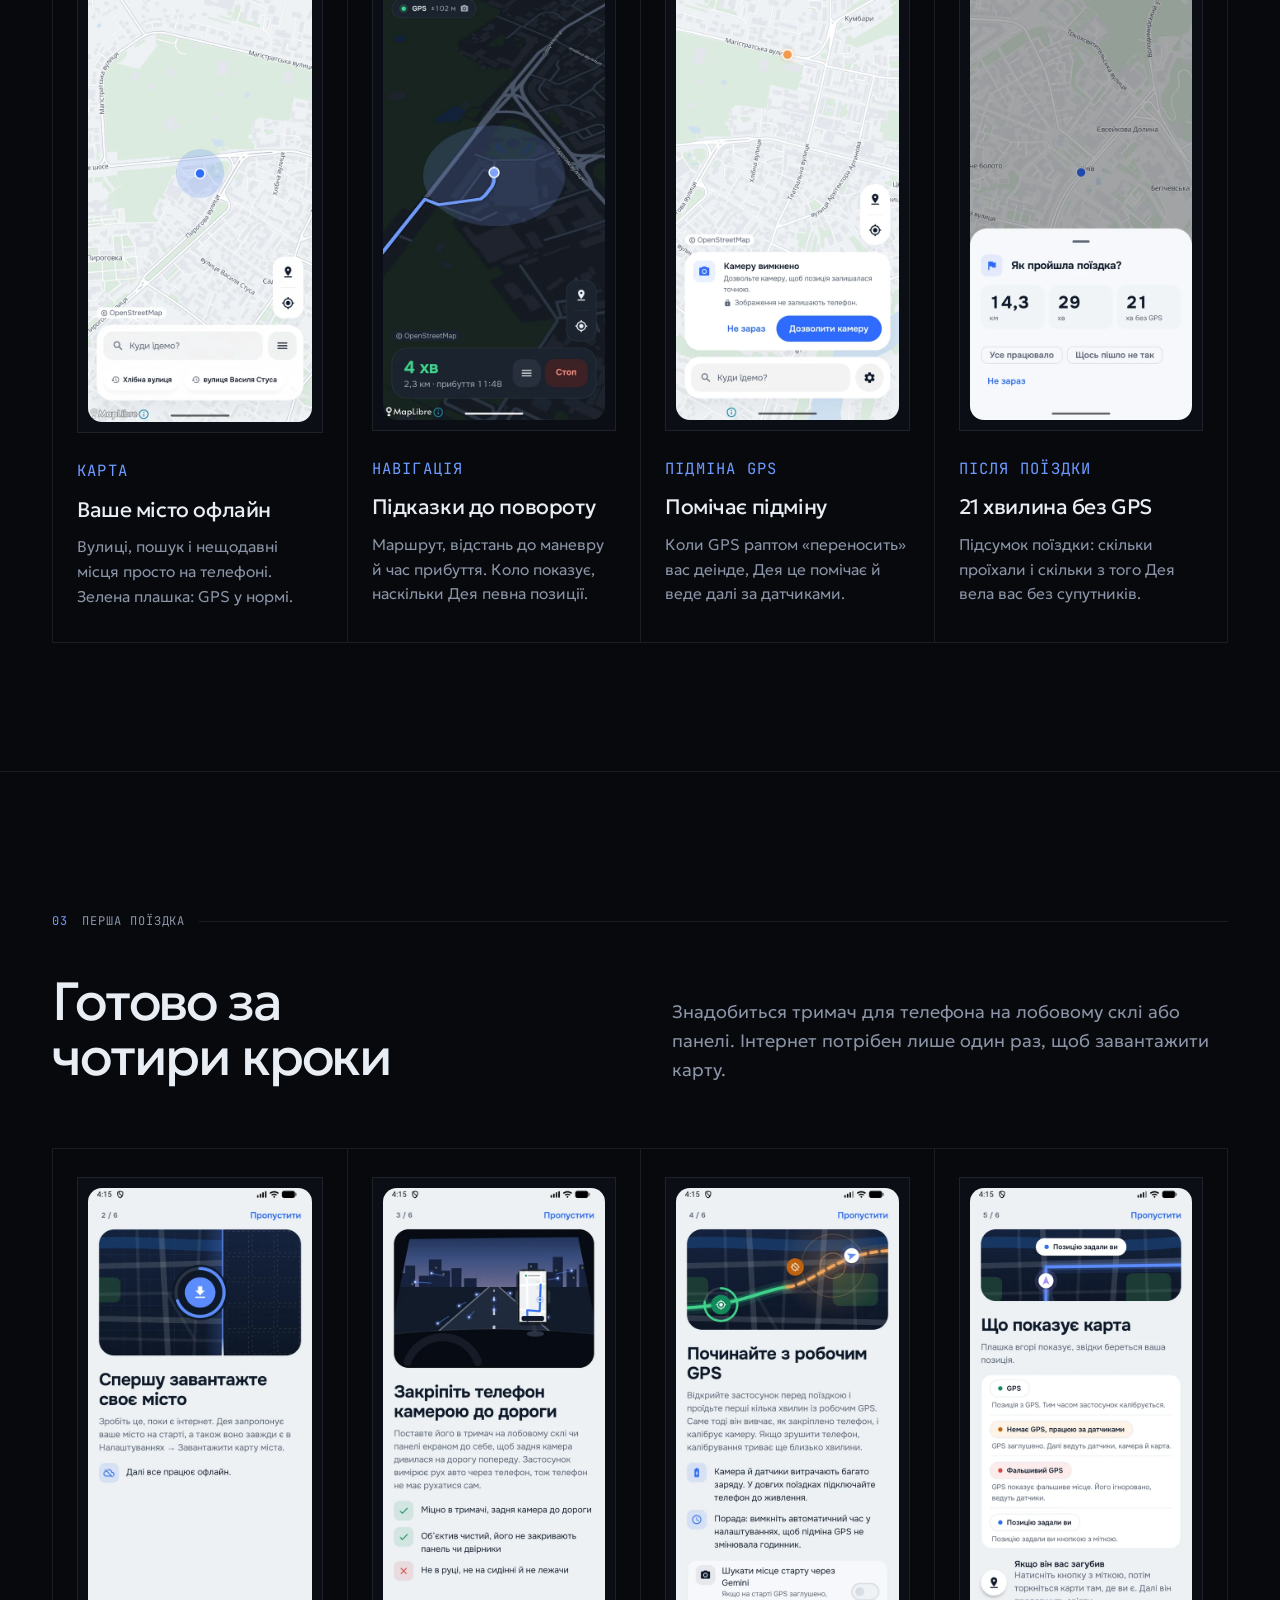
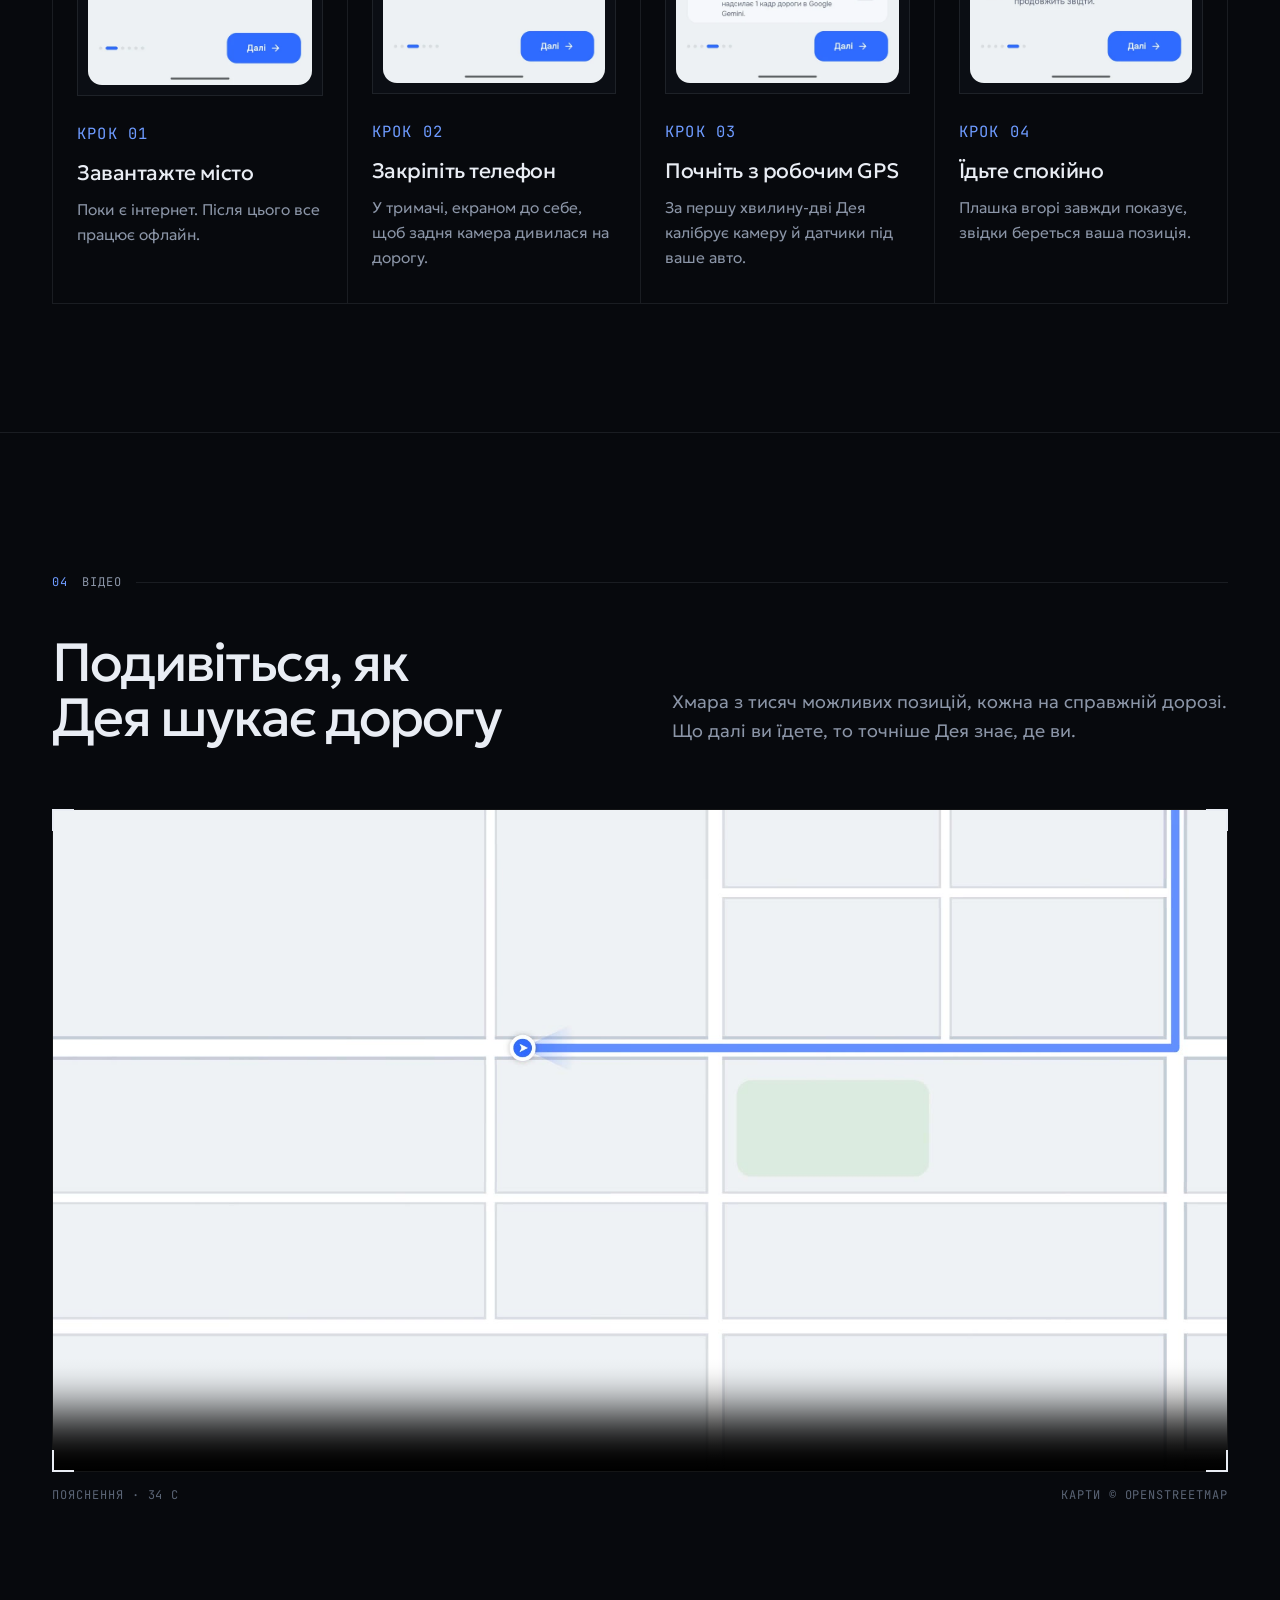
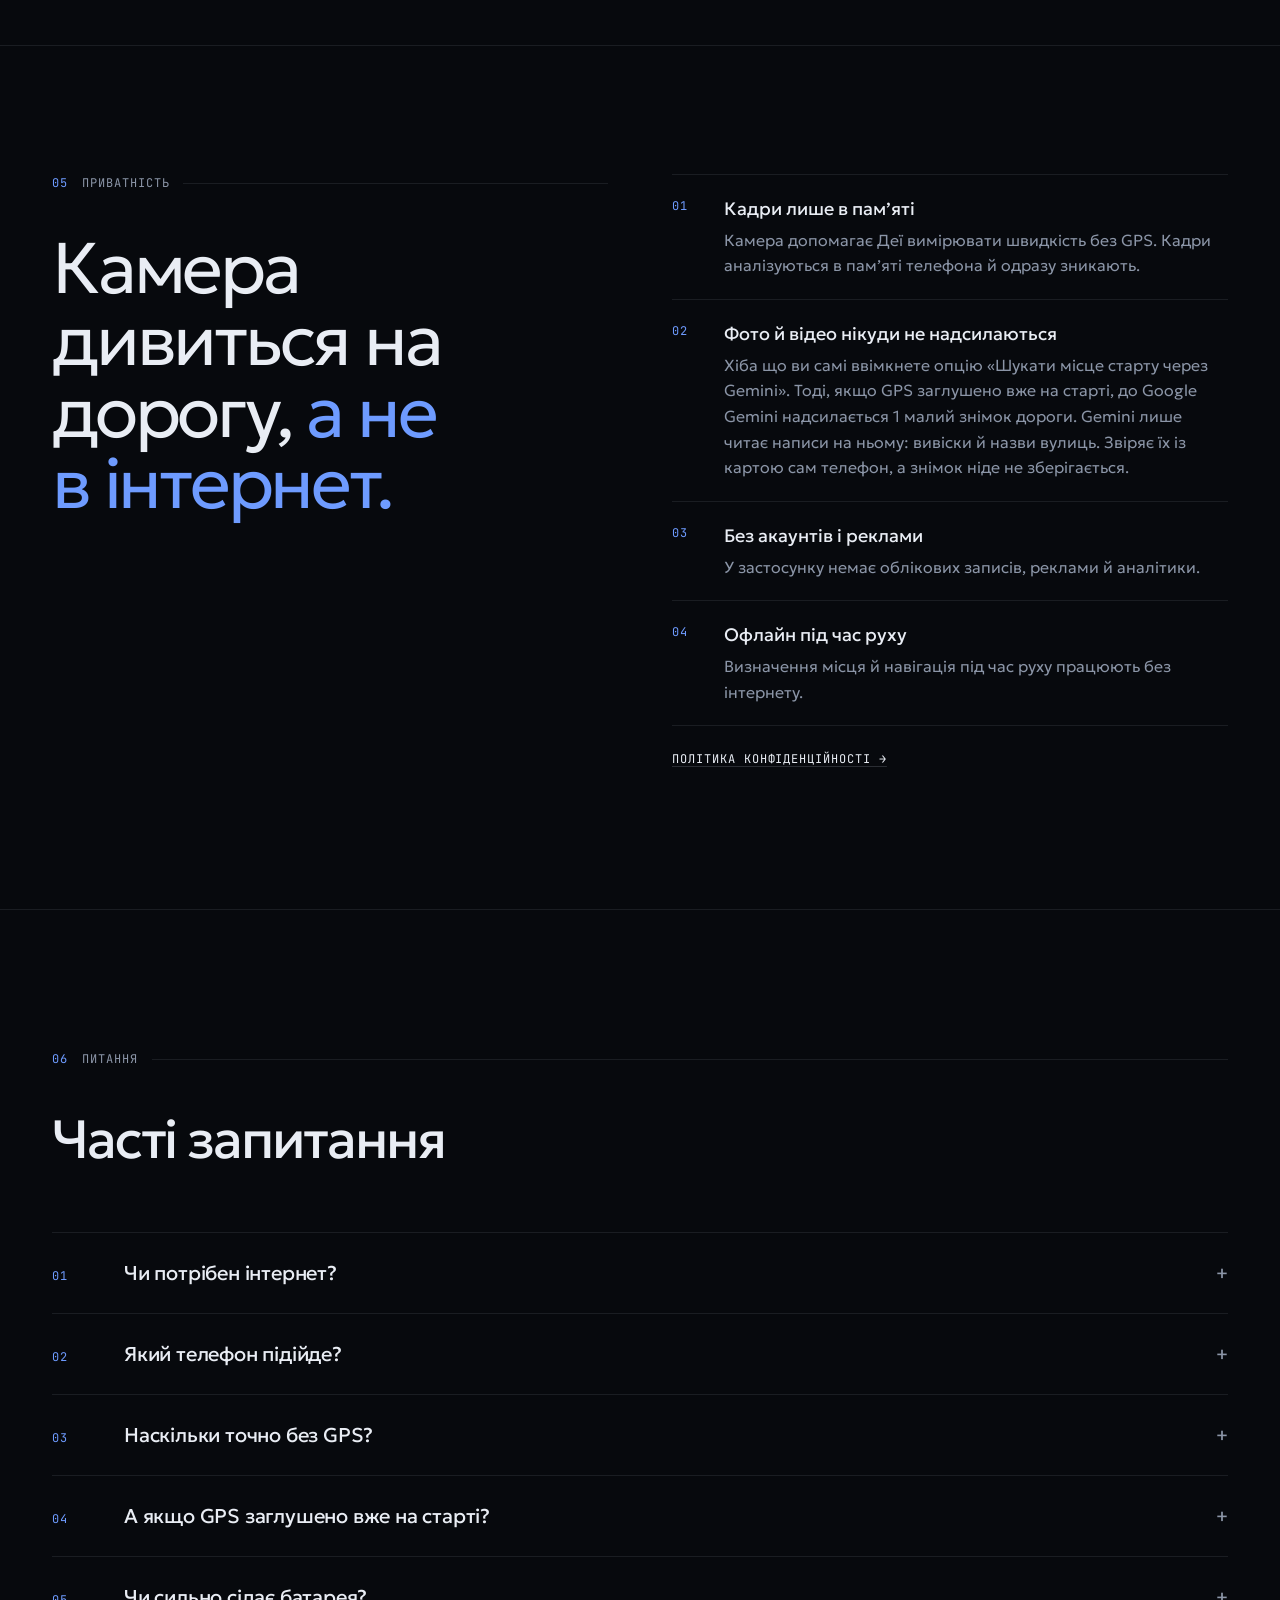
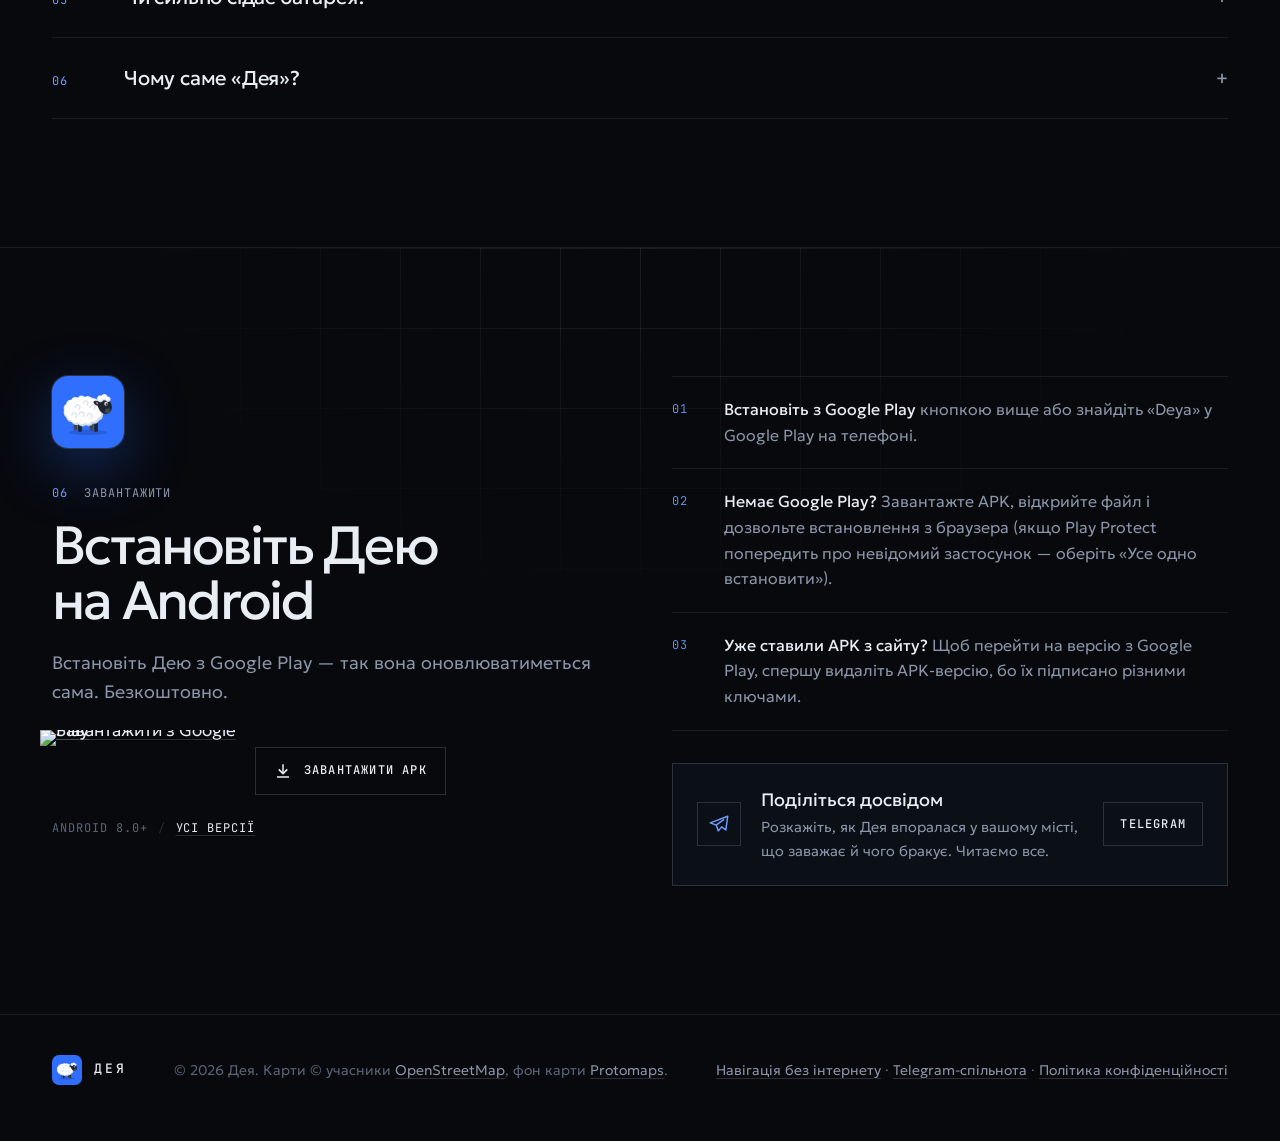
==== commit 6700881b: "Make Google Play the main download, keep APK as a secondary link Official Google Play badge (Ukraini" ====
--- a/index.html
+++ b/index.html
@@ -61,6 +61,7 @@
    "url": "https://getdeya.space/",
    "image": "https://getdeya.space/img/icon.png",
    "downloadUrl": "https://github.com/zheniaslius/deya-site/releases/latest/download/deya.apk",
+   "installUrl": "https://play.google.com/store/apps/details?id=com.yourname.deya",
    "offers": {
     "@type": "Offer",
     "price": "0",
@@ -152,13 +153,11 @@
       <p class="lead">Дея — безкоштовний офлайн-навігатор для Android. Коли GPS глушать або підмінюють,
         вона <b>веде вас далі</b> за датчиками телефона, задньою камерою та картою вашого міста.</p>
       <div class="cta">
-        <a class="btn btn-primary" href="https://github.com/zheniaslius/deya-site/releases/latest/download/deya.apk" download data-place="hero">
-          <svg viewBox="0 0 24 24" fill="none" stroke="currentColor" stroke-width="2" stroke-linecap="square" aria-hidden="true"><path d="M12 4v11"/><path d="m7 10.5 5 5 5-5"/><path d="M5 20h14"/></svg>
-          Завантажити APK
-        </a>
+        <a class="gp-badge" href="https://play.google.com/store/apps/details?id=com.yourname.deya&amp;hl=uk" target="_blank" rel="noopener" data-place="hero"><img src="https://play.google.com/intl/en_us/badges/static/images/badges/ua_badge_web_generic.png" alt="Завантажити з Google Play" width="646" height="250"></a>
         <a class="btn btn-line" href="#how">Як це працює <span class="arrow" aria-hidden="true">→</span></a>
       </div>
-      <p class="meta label"><span>Безкоштовно</span><span>Android 8.0+</span><span class="apk-meta" hidden></span></p>
+      <p class="apk-alt">Немає Google Play? <a href="https://github.com/zheniaslius/deya-site/releases/latest/download/deya.apk" download data-place="hero">Завантажте APK</a> <span class="apk-meta" hidden></span></p>
+      <p class="meta label"><span>Безкоштовно</span><span>Android 8.0+</span></p>
     </div>
     <div class="demo">
       <div class="handset"><video autoplay muted loop playsinline poster="img/hero-poster.jpg" aria-label="Запис екрана Деї: GPS зникає, а навігація веде далі за камерою й датчиками">
@@ -384,9 +383,10 @@
         <img class="icon" src="img/icon.png" alt="Значок Деї: біла вівця на синьому" width="72" height="72">
         <p class="label" style="margin:0 0 16px"><span style="color:var(--blue-hi)">06</span> &nbsp;Завантажити</p>
         <h2>Встановіть Дею на Android</h2>
-        <p class="sub">Завантажте APK прямо з цього сайту або приєднайтеся до бета-тестування в Google Play. Безкоштовно.</p>
+        <p class="sub">Встановіть Дею з Google Play — так вона оновлюватиметься сама. Безкоштовно.</p>
         <div class="cta">
-          <a class="btn btn-primary" href="https://github.com/zheniaslius/deya-site/releases/latest/download/deya.apk" download data-place="install">
+          <a class="gp-badge" href="https://play.google.com/store/apps/details?id=com.yourname.deya&amp;hl=uk" target="_blank" rel="noopener" data-place="install"><img src="https://play.google.com/intl/en_us/badges/static/images/badges/ua_badge_web_generic.png" alt="Завантажити з Google Play" width="646" height="250"></a>
+          <a class="btn btn-line btn-sm" href="https://github.com/zheniaslius/deya-site/releases/latest/download/deya.apk" download data-place="install">
             <svg viewBox="0 0 24 24" fill="none" stroke="currentColor" stroke-width="2" stroke-linecap="square" aria-hidden="true"><path d="M12 4v11"/><path d="m7 10.5 5 5 5-5"/><path d="M5 20h14"/></svg>
             Завантажити APK
           </a>
@@ -395,9 +395,9 @@
       </div>
       <div class="rv">
         <ol class="steps-list">
-          <li><span><b>Завантажте APK</b> кнопкою на телефоні з Android, відкрийте файл і дозвольте встановлення з браузера (якщо Play Protect попередить про невідомий застосунок — оберіть «Усе одно встановити»).</span></li>
-          <li><span><b>Або через Google Play (закритий бета-тест):</b> спершу приєднайтеся до групи тестувальників <a href="https://groups.google.com/g/deya-testing" target="_blank" rel="noopener">deya-testing</a>.</span></li>
-          <li><span>Після приєднання до групи відкрийте сторінку тесту <a href="https://play.google.com/store/apps/details?id=com.yourname.deya" target="_blank" rel="noopener">на Android</a> або <a href="https://play.google.com/apps/testing/com.yourname.deya" target="_blank" rel="noopener">у вебі</a>, натисніть «Стати тестувальником» і встановіть Дею з Google Play.</span></li>
+          <li><span><b>Встановіть з Google Play</b> кнопкою вище або знайдіть «Deya» у Google Play на телефоні.</span></li>
+          <li><span><b>Немає Google Play?</b> Завантажте APK, відкрийте файл і дозвольте встановлення з браузера (якщо Play Protect попередить про невідомий застосунок — оберіть «Усе одно встановити»).</span></li>
+          <li><span><b>Уже ставили APK з сайту?</b> Щоб перейти на версію з Google Play, спершу видаліть APK-версію, бо їх підписано різними ключами.</span></li>
         </ol>
         <div class="community">
           <span class="tg"><svg viewBox="0 0 24 24" fill="none" stroke="currentColor" stroke-width="1.6" stroke-linejoin="round" aria-hidden="true"><path d="m21.5 3.5-19 7.3 6.4 2.4 2.4 6.3 3.6-4.4 4.6 3.4z"/><path d="m8.9 13.2 8.6-6.2"/></svg></span>
--- a/assets/site.css
+++ b/assets/site.css
@@ -328,3 +328,13 @@
   .ro .v { font-size: 16px; }
   .readout .cap { font-size: 13.5px; min-height: 9em; }
 }
+
+/* Google Play badge (official artwork, hotlinked as Google's badge generator gives it). The PNG has
+   built-in clear space, so the negative margin lines its visible edge up with the text column. */
+.gp-badge { display: inline-block; line-height: 0; margin: -13px -9px -13px -12px; border-radius: 10px; }
+.gp-badge img { height: 82px; width: auto; display: block; }
+.gp-badge:focus-visible { outline: 2px solid var(--blue-hi); outline-offset: -8px; }
+.apk-alt { margin: 18px 0 0; font-size: 14px; color: var(--muted); }
+.apk-alt a { color: var(--text); }
+.apk-alt .apk-meta { color: var(--dim); font-family: var(--mono); font-size: 12px; letter-spacing: .06em; margin-left: 6px; }
+.btn-sm { height: 48px; padding: 0 18px; font-size: 12px; }
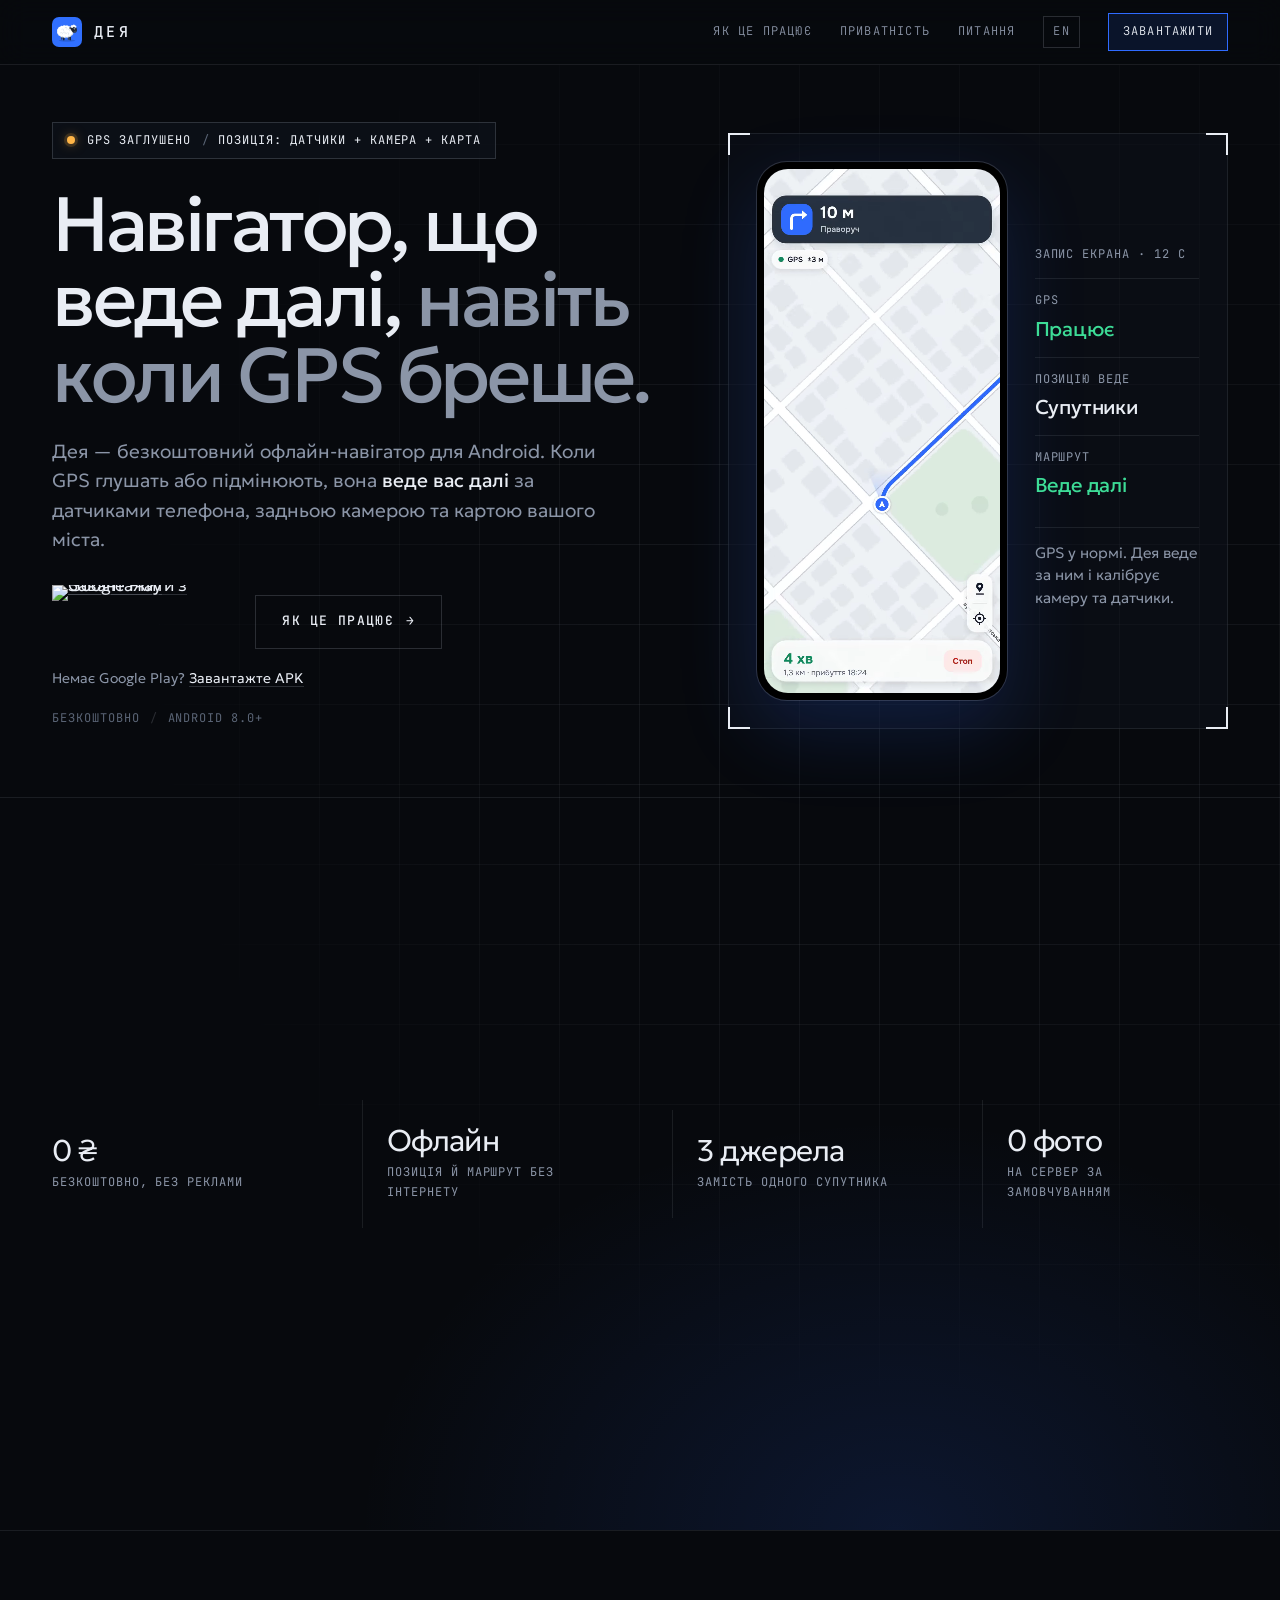
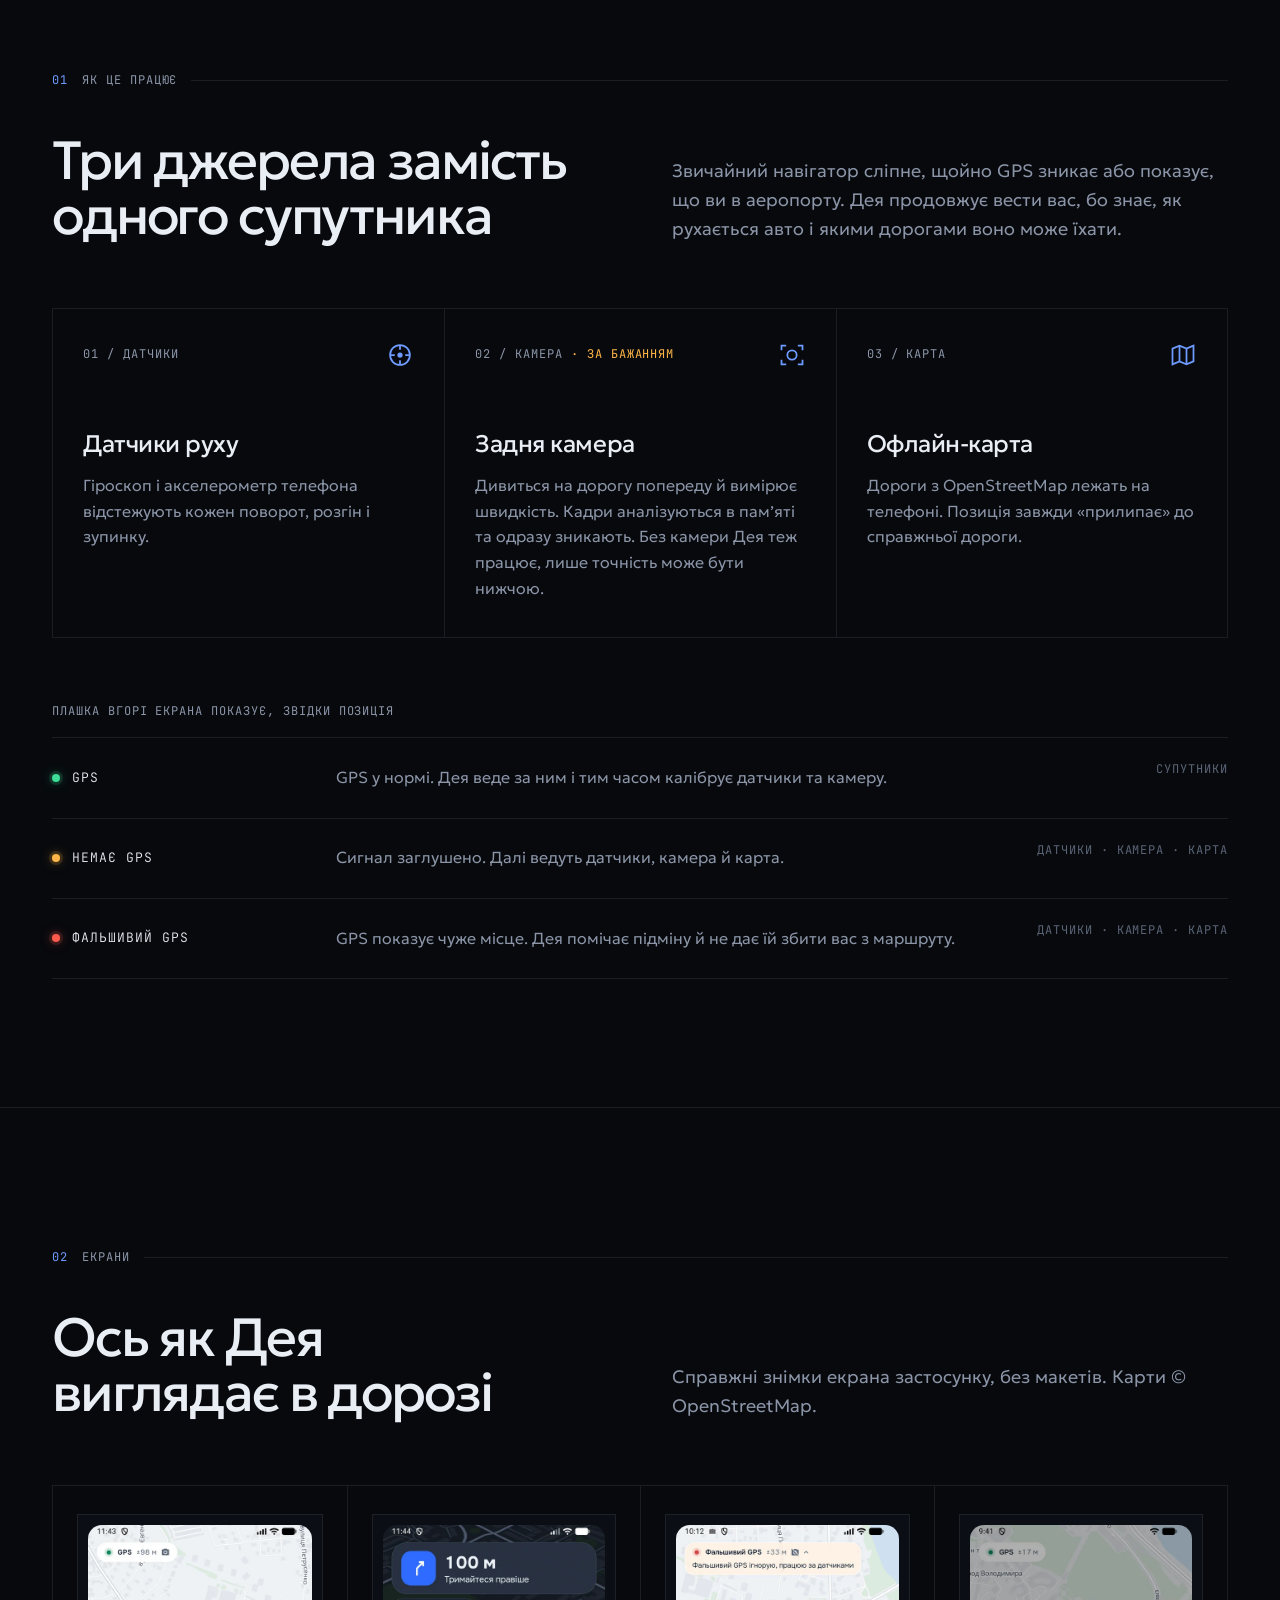
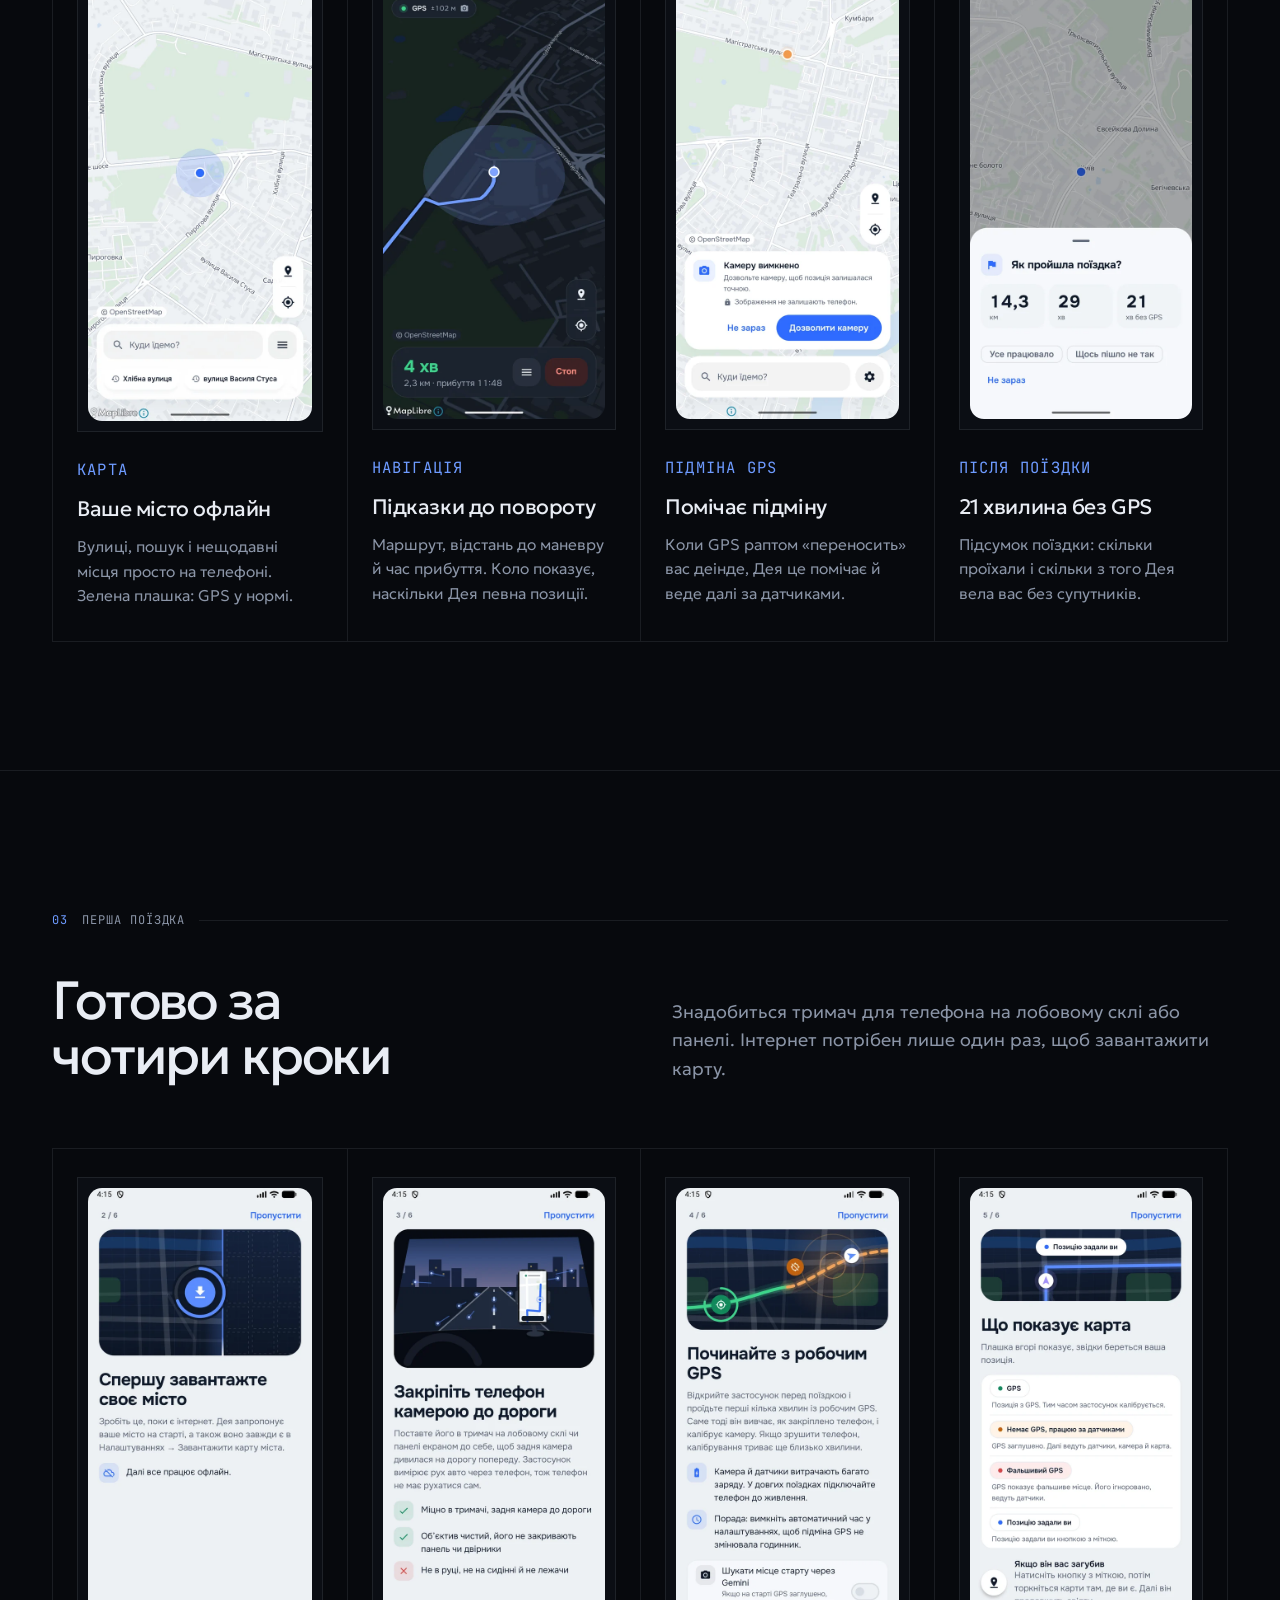
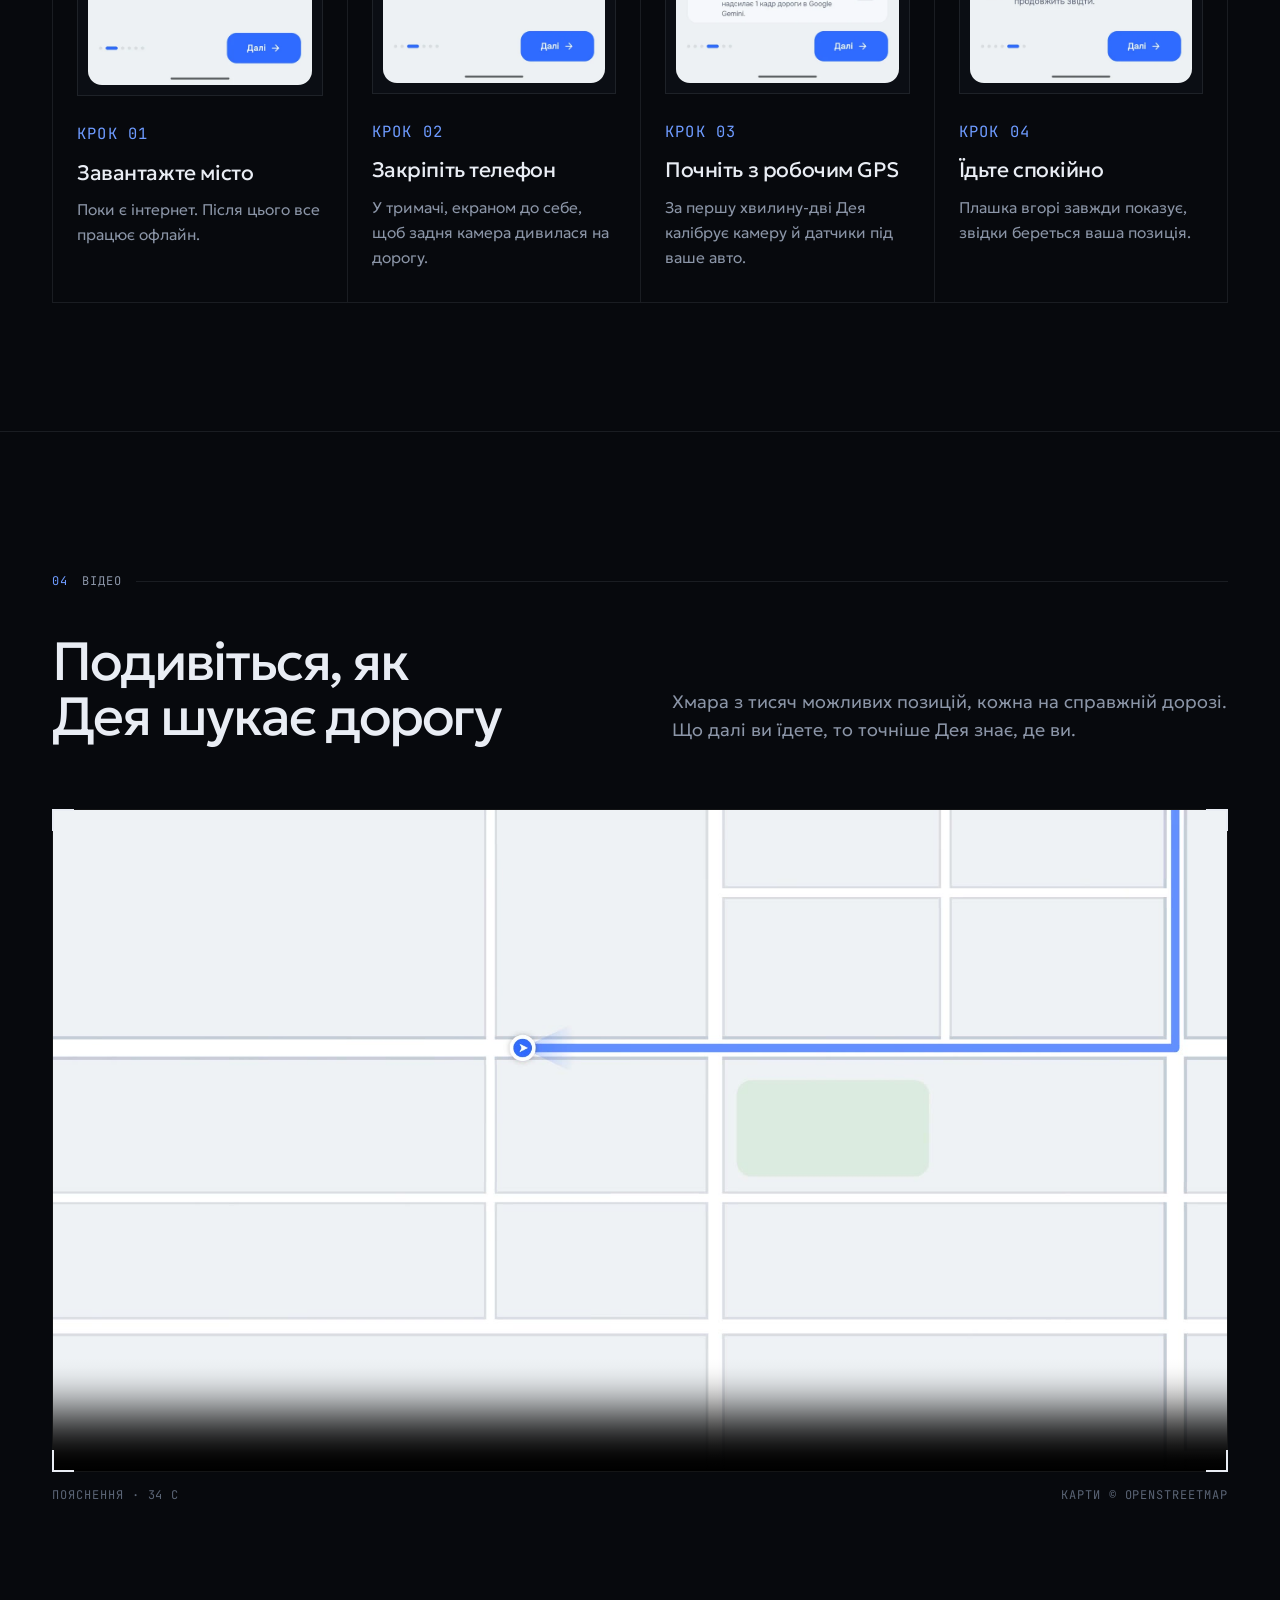
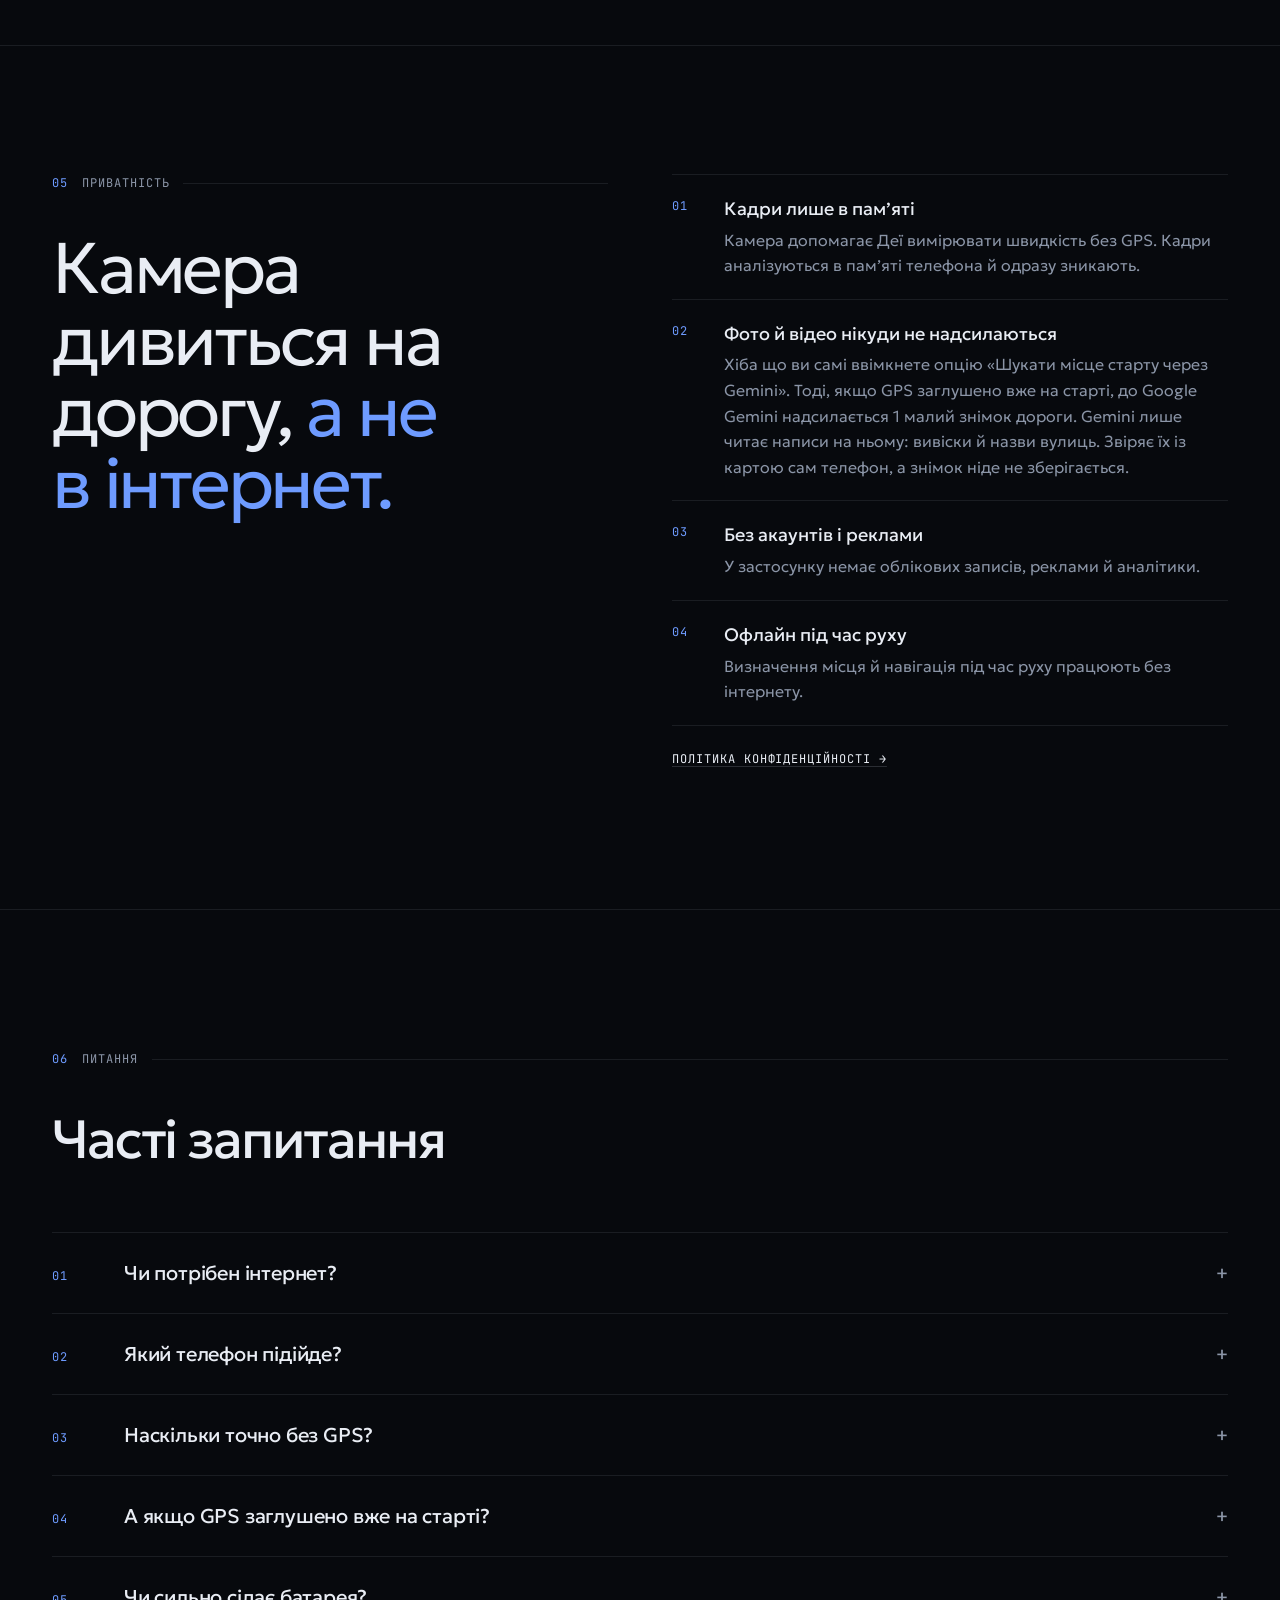
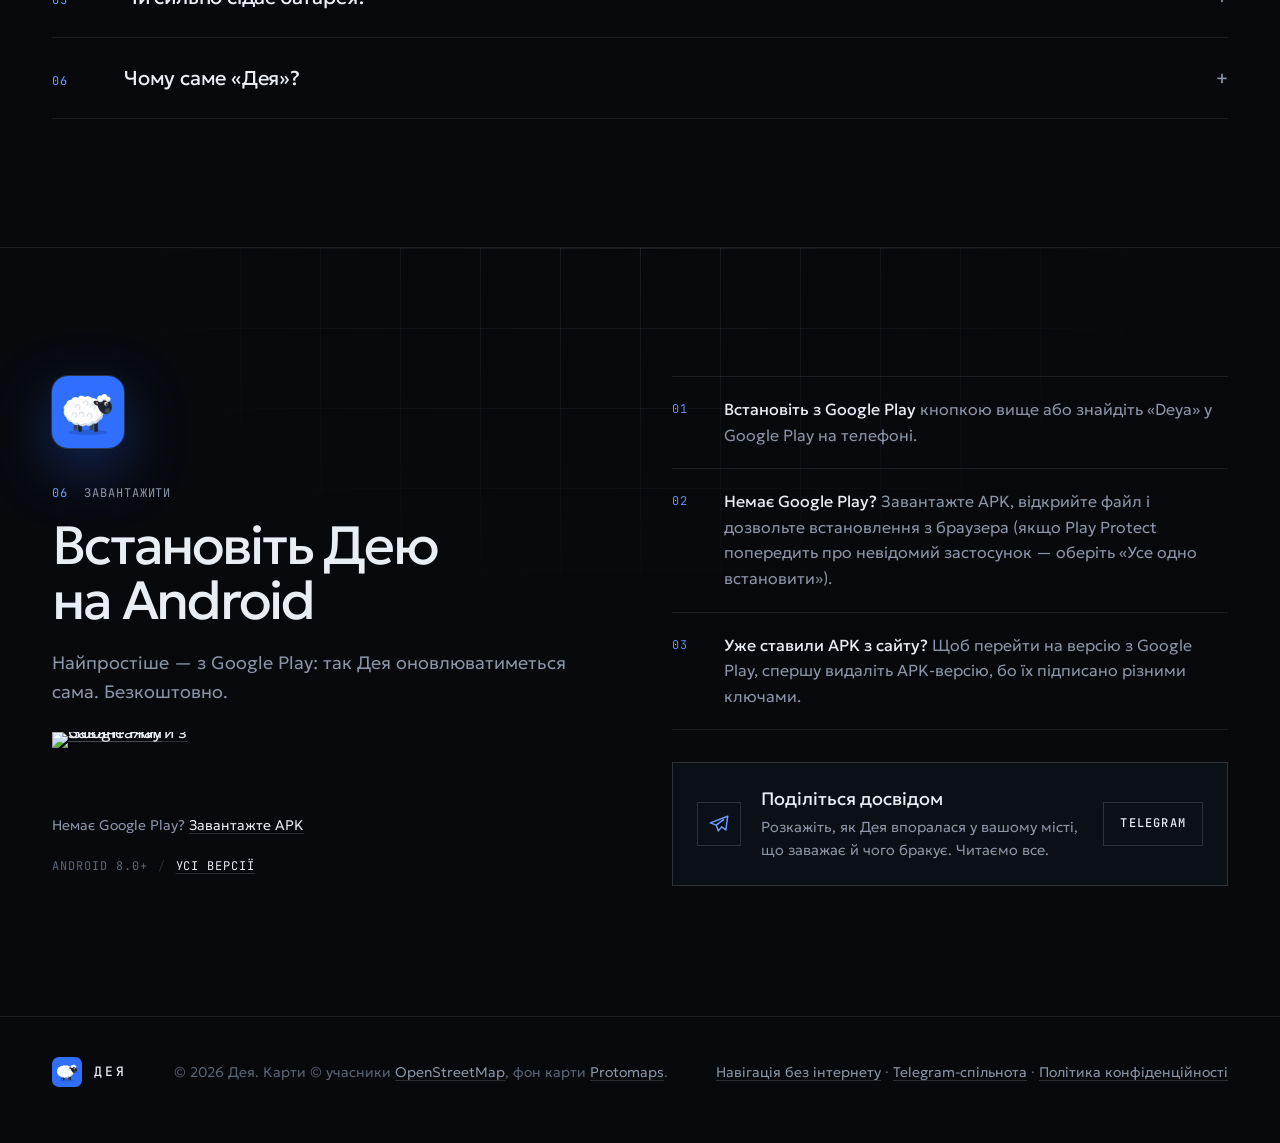
==== commit b9dbe748: "Play badge: tighter alignment, APK as a text link in the install section Co-Authored-By: Claude Opus" ====
--- a/index.html
+++ b/index.html
@@ -383,14 +383,11 @@
         <img class="icon" src="img/icon.png" alt="Значок Деї: біла вівця на синьому" width="72" height="72">
         <p class="label" style="margin:0 0 16px"><span style="color:var(--blue-hi)">06</span> &nbsp;Завантажити</p>
         <h2>Встановіть Дею на Android</h2>
-        <p class="sub">Встановіть Дею з Google Play — так вона оновлюватиметься сама. Безкоштовно.</p>
+        <p class="sub">Найпростіше — з Google Play: так Дея оновлюватиметься сама. Безкоштовно.</p>
         <div class="cta">
           <a class="gp-badge" href="https://play.google.com/store/apps/details?id=com.yourname.deya&amp;hl=uk" target="_blank" rel="noopener" data-place="install"><img src="https://play.google.com/intl/en_us/badges/static/images/badges/ua_badge_web_generic.png" alt="Завантажити з Google Play" width="646" height="250"></a>
-          <a class="btn btn-line btn-sm" href="https://github.com/zheniaslius/deya-site/releases/latest/download/deya.apk" download data-place="install">
-            <svg viewBox="0 0 24 24" fill="none" stroke="currentColor" stroke-width="2" stroke-linecap="square" aria-hidden="true"><path d="M12 4v11"/><path d="m7 10.5 5 5 5-5"/><path d="M5 20h14"/></svg>
-            Завантажити APK
-          </a>
         </div>
+        <p class="apk-alt">Немає Google Play? <a href="https://github.com/zheniaslius/deya-site/releases/latest/download/deya.apk" download data-place="install">Завантажте APK</a></p>
         <p class="meta label"><span>Android 8.0+</span><span class="apk-meta" hidden></span><span><a href="https://github.com/zheniaslius/deya-site/releases">Усі версії</a></span></p>
       </div>
       <div class="rv">
--- a/assets/site.css
+++ b/assets/site.css
@@ -330,11 +330,10 @@
 }
 
 /* Google Play badge (official artwork, hotlinked as Google's badge generator gives it). The PNG has
-   built-in clear space, so the negative margin lines its visible edge up with the text column. */
-.gp-badge { display: inline-block; line-height: 0; margin: -13px -9px -13px -12px; border-radius: 10px; }
-.gp-badge img { height: 82px; width: auto; display: block; }
+   clear space above and below the badge; the negative margin lines it up with the 54 px buttons. */
+.gp-badge { display: inline-block; line-height: 0; margin: -10px 0; border-radius: 10px; }
+.gp-badge img { height: 74px; width: auto; display: block; }
 .gp-badge:focus-visible { outline: 2px solid var(--blue-hi); outline-offset: -8px; }
 .apk-alt { margin: 18px 0 0; font-size: 14px; color: var(--muted); }
 .apk-alt a { color: var(--text); }
 .apk-alt .apk-meta { color: var(--dim); font-family: var(--mono); font-size: 12px; letter-spacing: .06em; margin-left: 6px; }
-.btn-sm { height: 48px; padding: 0 18px; font-size: 12px; }
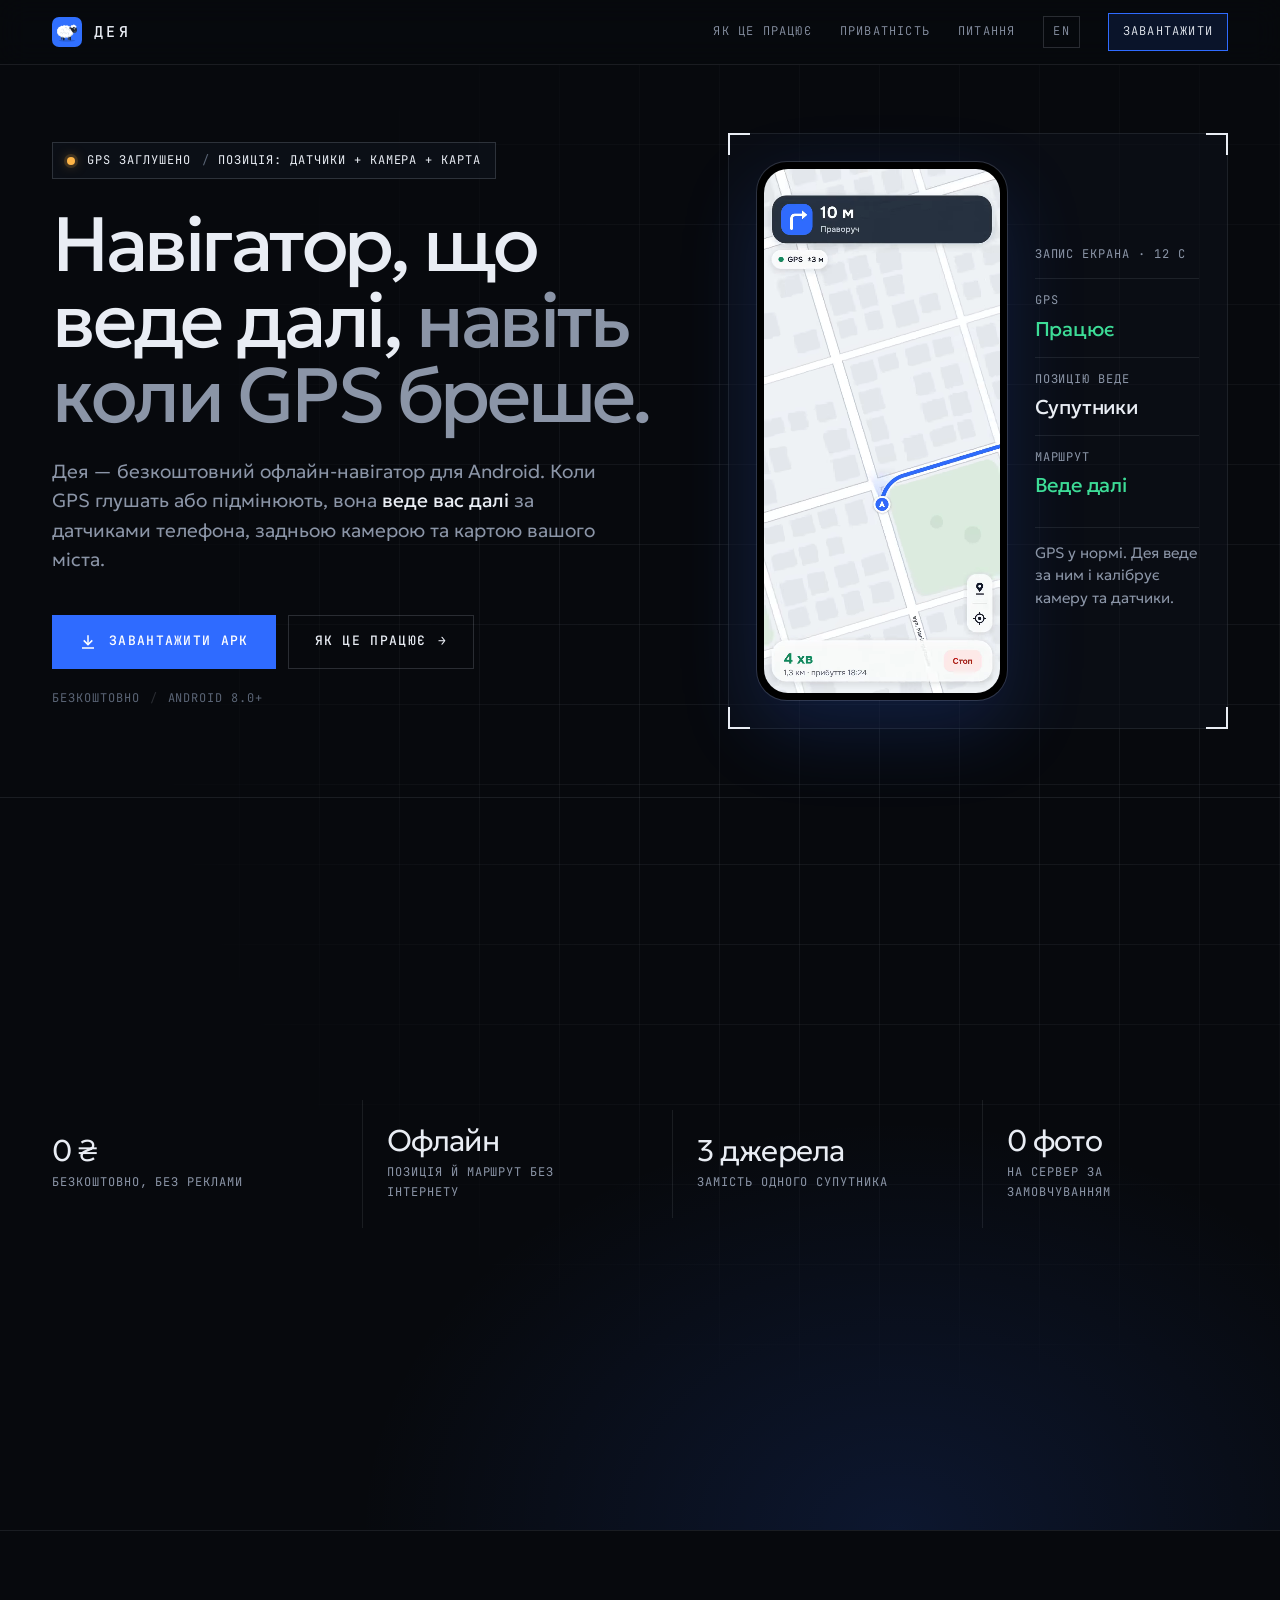
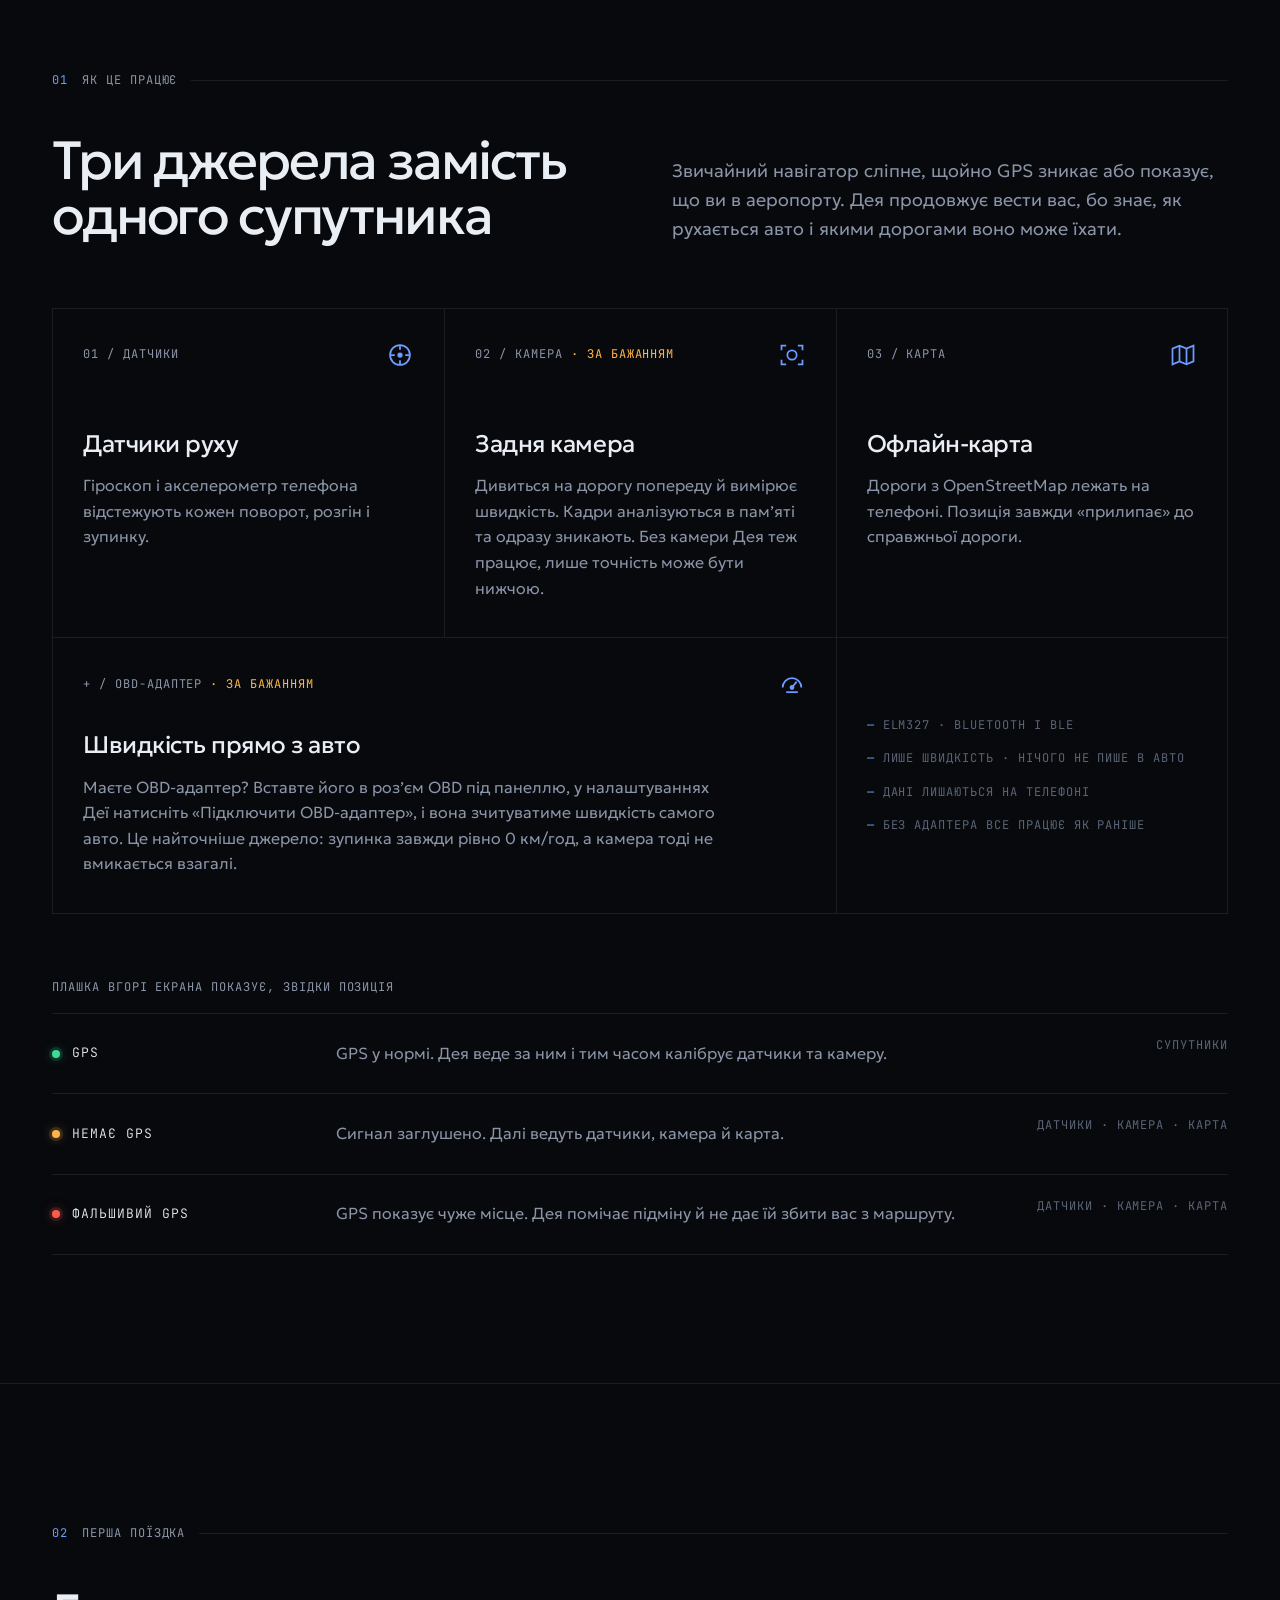
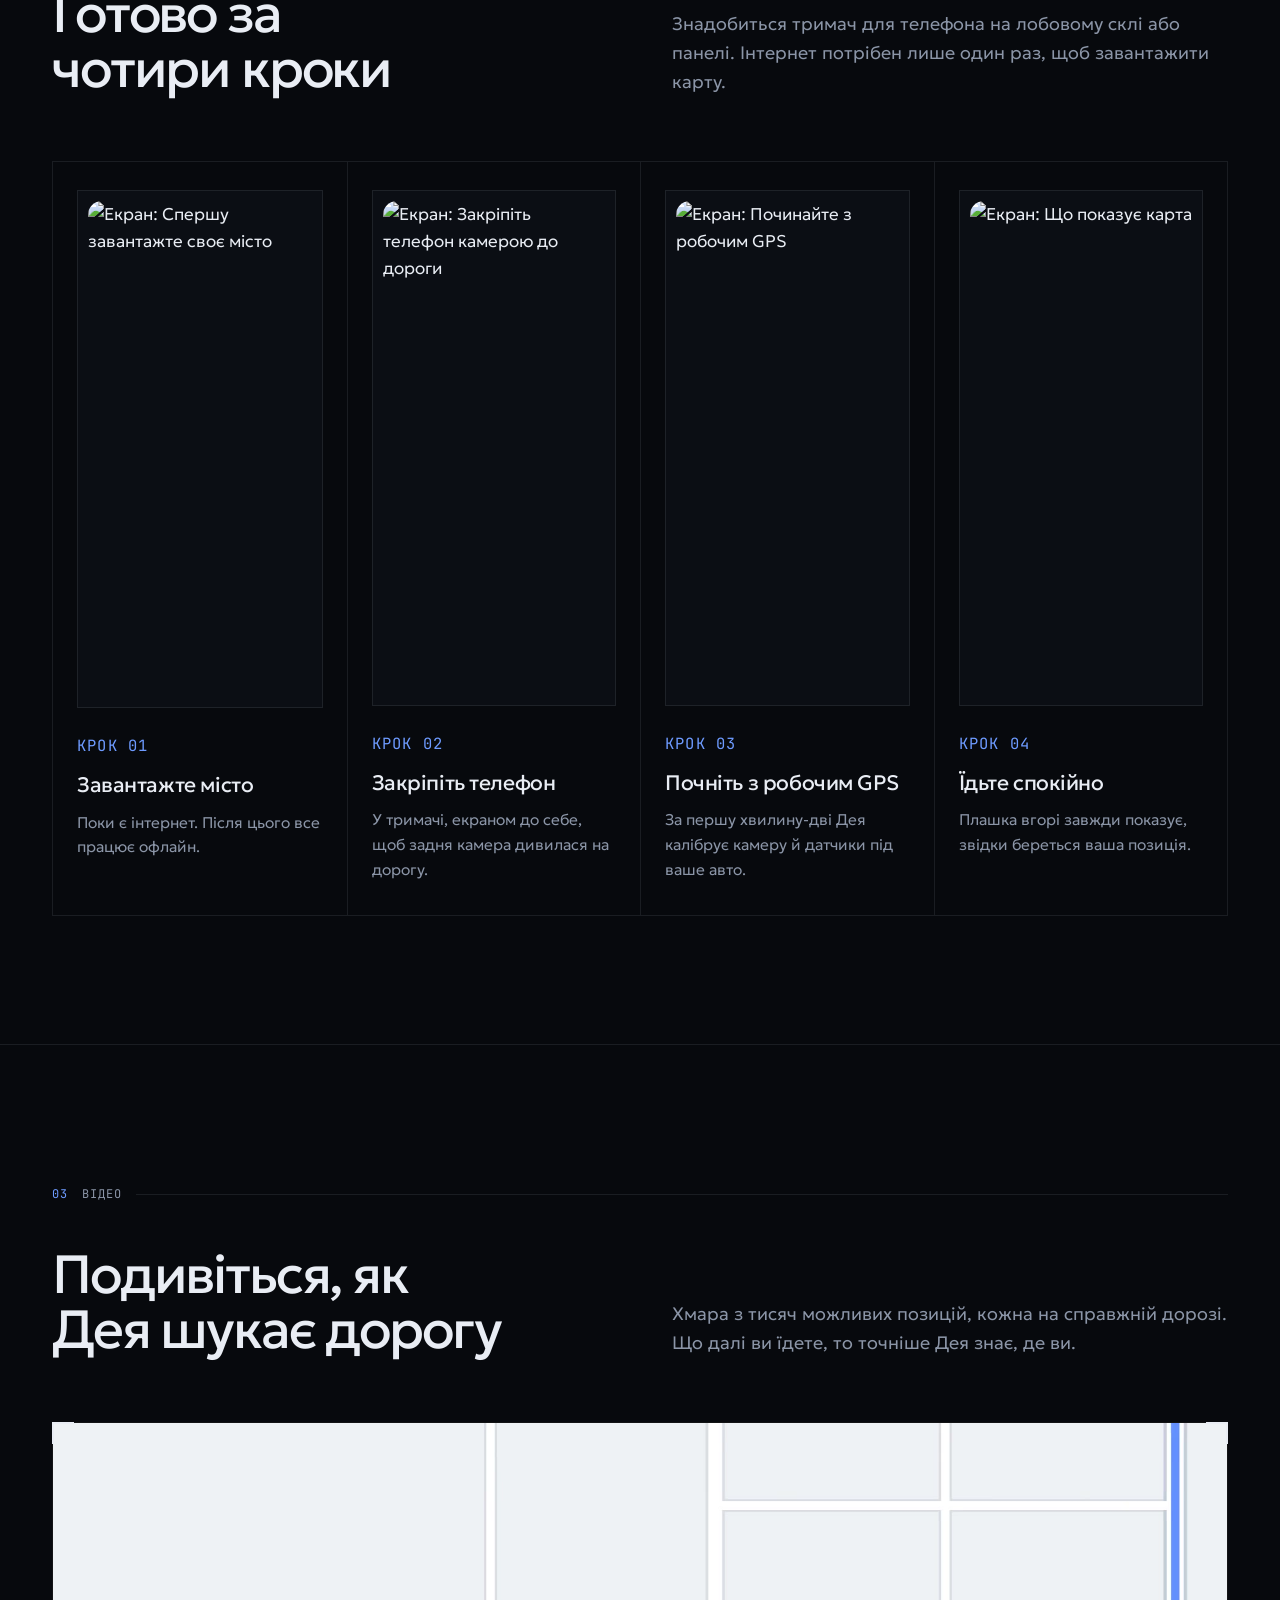
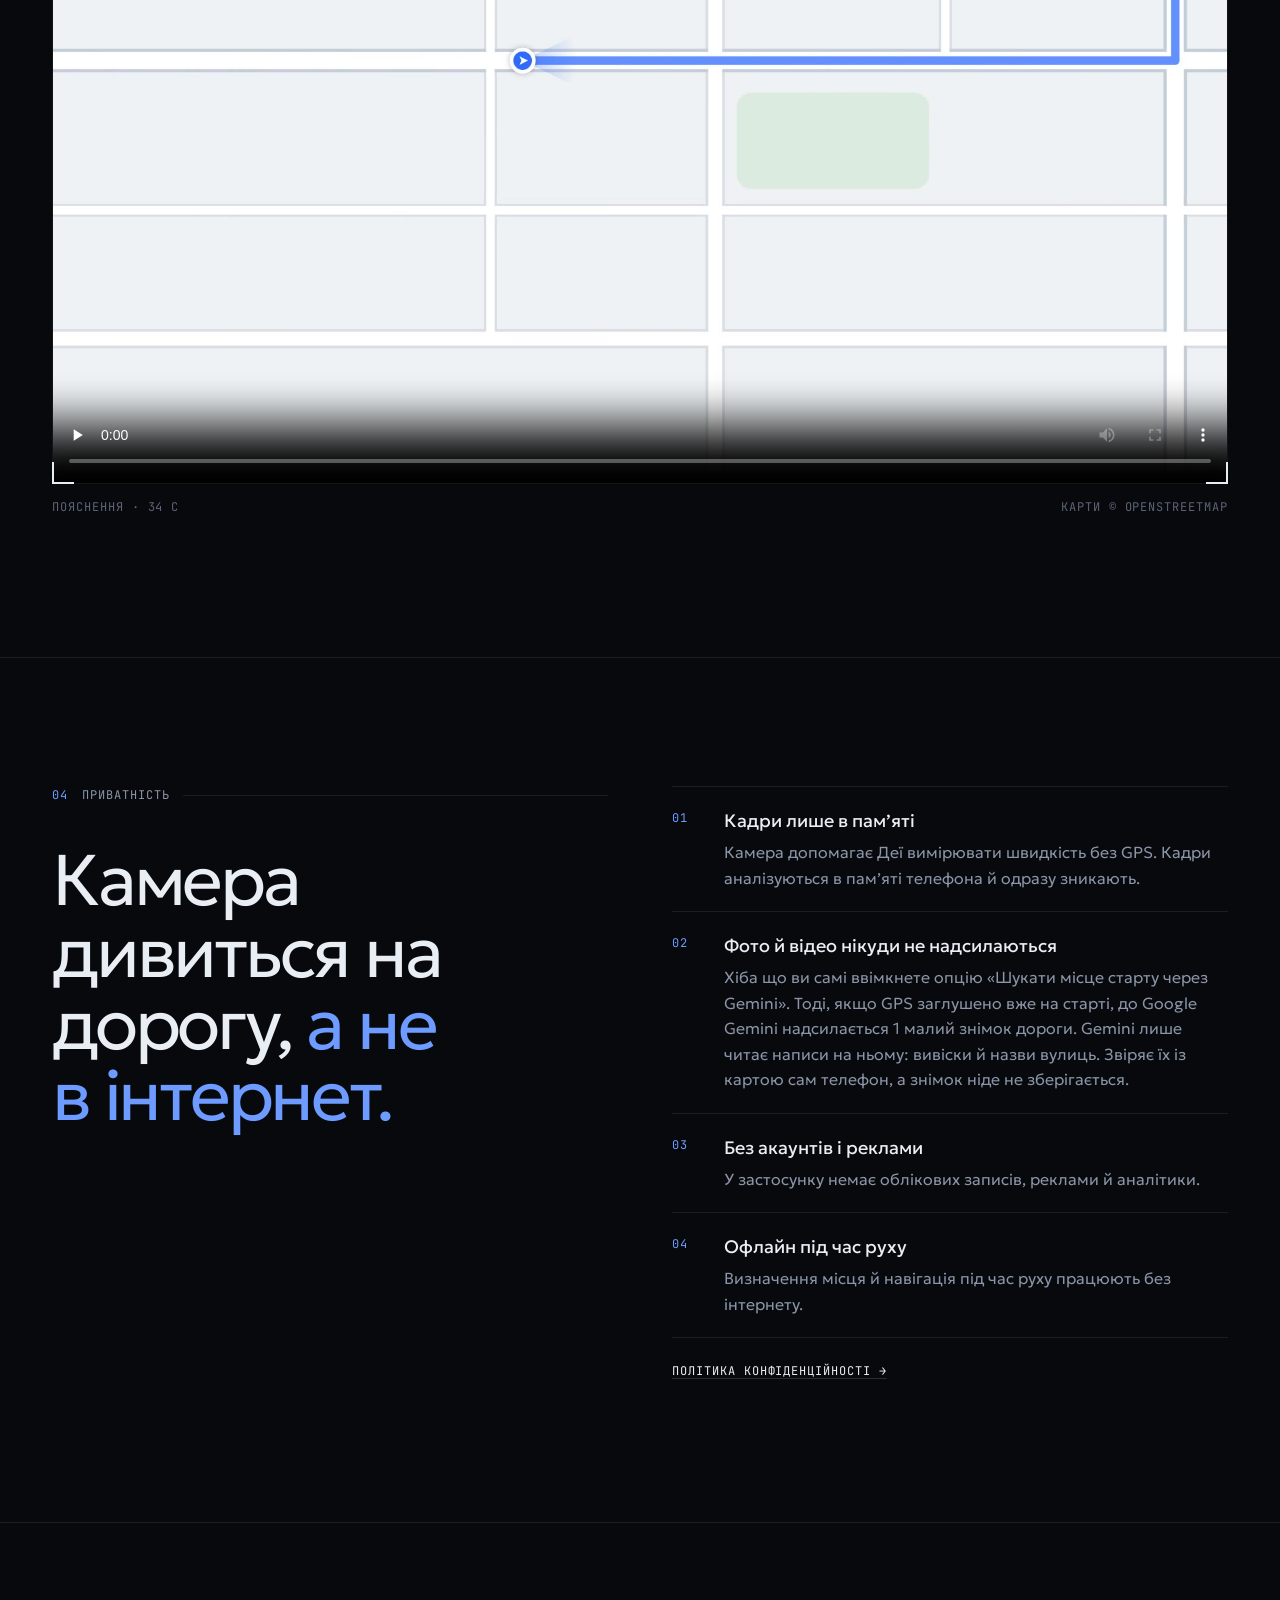
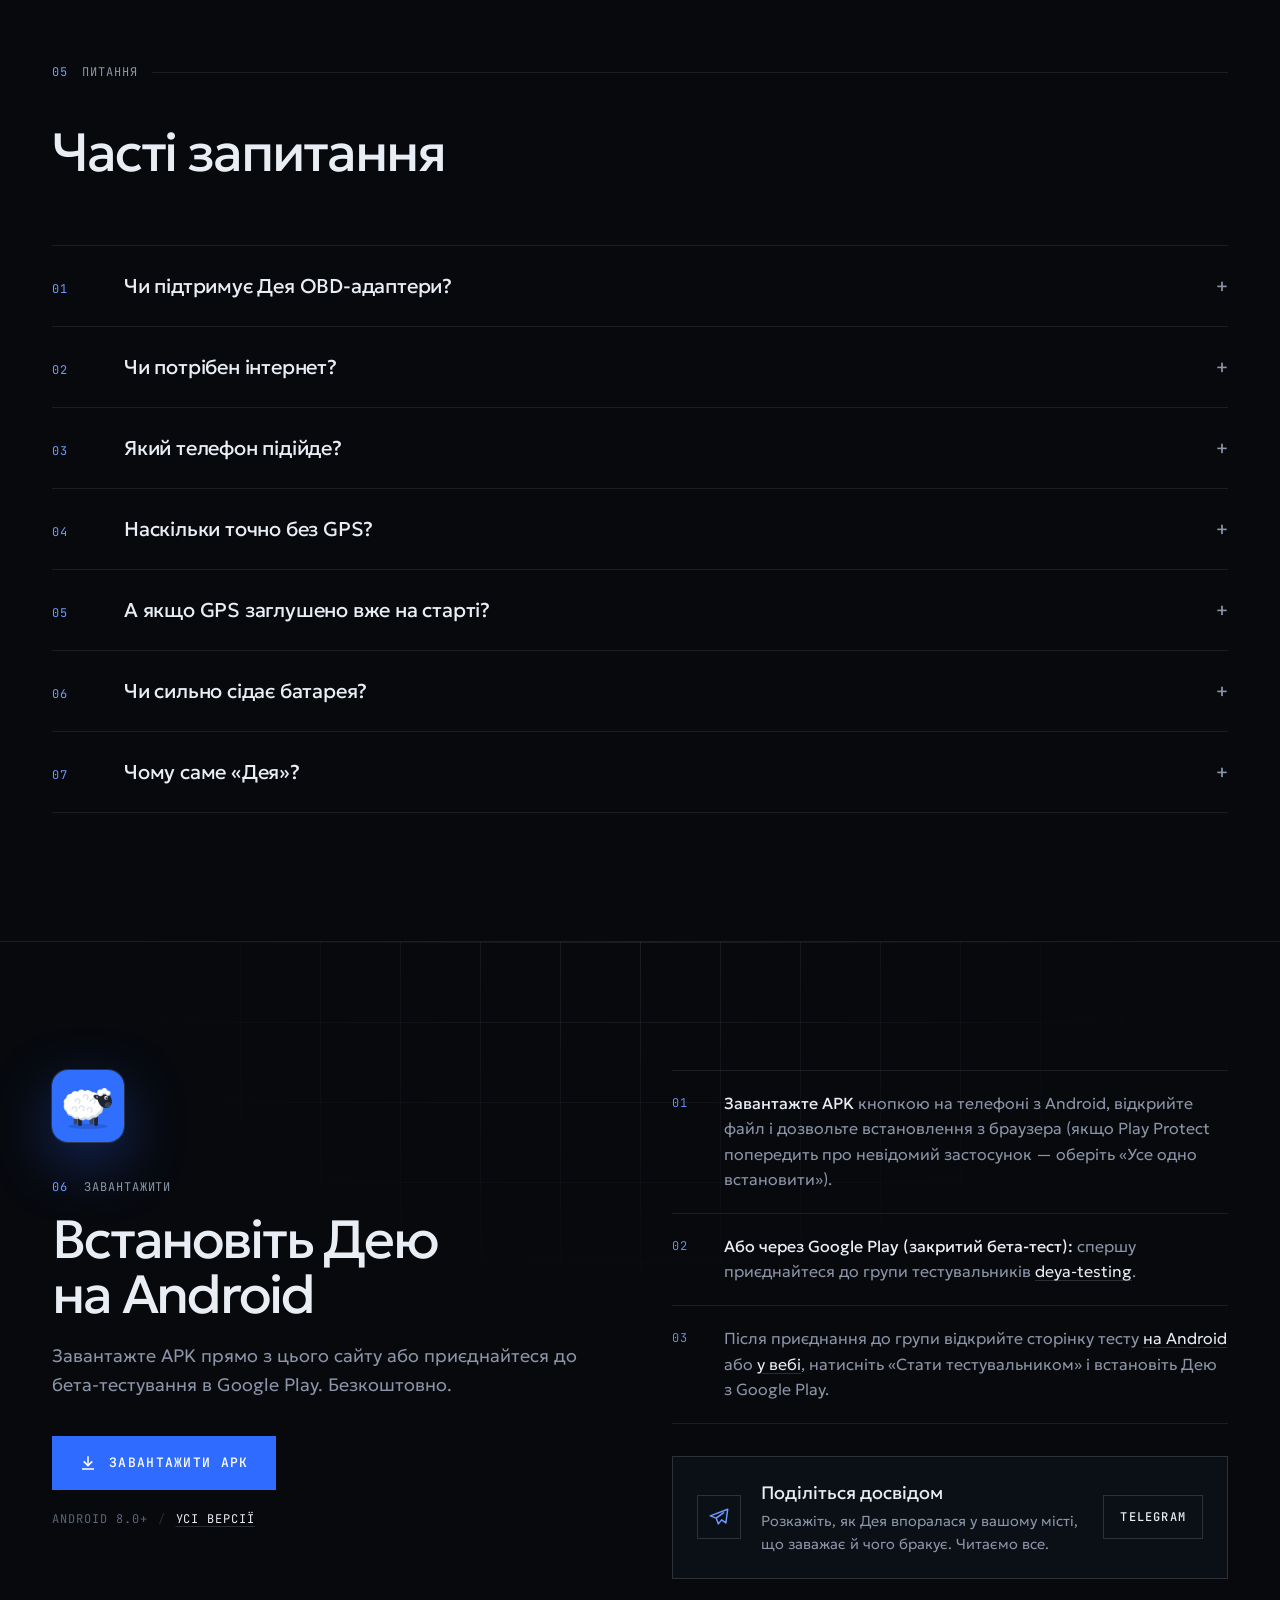
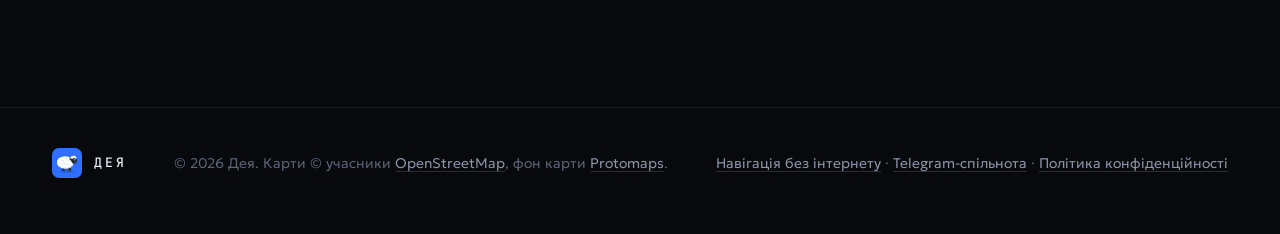
==== commit f8156411: "Site: OBD adapter band under the three sources, and an FAQ answer (UK + EN) Co-Authored-By: Claude O" ====
--- a/index.html
+++ b/index.html
@@ -61,7 +61,6 @@
    "url": "https://getdeya.space/",
    "image": "https://getdeya.space/img/icon.png",
    "downloadUrl": "https://github.com/zheniaslius/deya-site/releases/latest/download/deya.apk",
-   "installUrl": "https://play.google.com/store/apps/details?id=com.yourname.deya",
    "offers": {
     "@type": "Offer",
     "price": "0",
@@ -71,6 +70,14 @@
   {
    "@type": "FAQPage",
    "mainEntity": [
+    {
+     "@type": "Question",
+     "name": "Чи підтримує Дея OBD-адаптери?",
+     "acceptedAnswer": {
+      "@type": "Answer",
+      "text": "Так. Підійде звичайний адаптер ELM327 з Bluetooth або Bluetooth LE. Дея зчитує з авто тільки швидкість, а дозвіл «Пристрої поблизу» просить лише тоді, коли ви натискаєте «Підключити OBD-адаптер»."
+     }
+    },
     {
      "@type": "Question",
      "name": "Чи потрібен інтернет?",
@@ -153,11 +160,13 @@
       <p class="lead">Дея — безкоштовний офлайн-навігатор для Android. Коли GPS глушать або підмінюють,
         вона <b>веде вас далі</b> за датчиками телефона, задньою камерою та картою вашого міста.</p>
       <div class="cta">
-        <a class="gp-badge" href="https://play.google.com/store/apps/details?id=com.yourname.deya&amp;hl=uk" target="_blank" rel="noopener" data-place="hero"><img src="https://play.google.com/intl/en_us/badges/static/images/badges/ua_badge_web_generic.png" alt="Завантажити з Google Play" width="646" height="250"></a>
+        <a class="btn btn-primary" href="https://github.com/zheniaslius/deya-site/releases/latest/download/deya.apk" download data-place="hero">
+          <svg viewBox="0 0 24 24" fill="none" stroke="currentColor" stroke-width="2" stroke-linecap="square" aria-hidden="true"><path d="M12 4v11"/><path d="m7 10.5 5 5 5-5"/><path d="M5 20h14"/></svg>
+          Завантажити APK
+        </a>
         <a class="btn btn-line" href="#how">Як це працює <span class="arrow" aria-hidden="true">→</span></a>
       </div>
-      <p class="apk-alt">Немає Google Play? <a href="https://github.com/zheniaslius/deya-site/releases/latest/download/deya.apk" download data-place="hero">Завантажте APK</a> <span class="apk-meta" hidden></span></p>
-      <p class="meta label"><span>Безкоштовно</span><span>Android 8.0+</span></p>
+      <p class="meta label"><span>Безкоштовно</span><span>Android 8.0+</span><span class="apk-meta" hidden></span></p>
     </div>
     <div class="demo">
       <div class="handset"><video autoplay muted loop playsinline poster="img/hero-poster.jpg" aria-label="Запис екрана Деї: GPS зникає, а навігація веде далі за камерою й датчиками">
@@ -210,6 +219,21 @@
       </div>
     </div>
 
+    <div class="obd rv">
+      <div class="obd-main">
+        <div class="top"><span class="label">+ / OBD-адаптер <span class="opt-tag">· за бажанням</span></span><svg viewBox="0 0 24 24" fill="none" stroke="currentColor" stroke-width="1.5" aria-hidden="true"><path d="M4 15a8 8 0 1 1 16 0"/><path d="m12 15 4-5"/><circle cx="12" cy="15" r="1.3" fill="currentColor"/><path d="M7 19h10"/></svg></div>
+        <h3>Швидкість прямо з авто</h3>
+        <p>Маєте OBD-адаптер? Вставте його в роз’єм OBD під панеллю, у налаштуваннях Деї натисніть «Підключити OBD-адаптер», і вона зчитуватиме швидкість самого авто. Це найточніше джерело: зупинка завжди рівно 0 км/год, а камера тоді не вмикається взагалі.</p>
+      </div>
+      <ul class="obd-spec label">
+        <li>ELM327 · Bluetooth і BLE</li>
+        <li>Лише швидкість · нічого не пише в авто</li>
+        <li>Дані лишаються на телефоні</li>
+        <li>Без адаптера все працює як раніше</li>
+      </ul>
+    </div>
+
+
     <div class="modes rv">
       <p class="label">Плашка вгорі екрана показує, звідки позиція</p>
       <div class="mode">
@@ -231,70 +255,34 @@
   </div>
 </section>
 
-<section id="screens">
+<section id="start">
   <div class="wrap">
     <div class="sec-head rv">
-      <p class="idx label"><span class="n">02</span> Екрани</p>
-      <h2>Ось як Дея виглядає в дорозі</h2>
-      <p class="sub">Справжні знімки екрана застосунку, без макетів. Карти © OpenStreetMap.</p>
-    </div>
-    <div class="steps screens rv">
-      <div class="step">
-        <div class="shot"><img src="img/uk-app-map.webp" alt="Екран Деї: офлайн-карта міста з назвами вулиць, зелена плашка GPS і пошук «Куди їдемо?» з нещодавніми місцями" loading="lazy" width="540" height="1200"></div>
-        <p class="label"><span class="n">Карта</span></p>
-        <h3>Ваше місто офлайн</h3>
-        <p>Вулиці, пошук і нещодавні місця просто на телефоні. Зелена плашка: GPS у нормі.</p>
-      </div>
-      <div class="step">
-        <div class="shot"><img src="img/uk-app-nav-night.webp" alt="Екран Деї вночі: підказка «100 м, тримайтеся праворуч», маршрут і коло точності навколо позиції, 4 хв до прибуття" loading="lazy" width="540" height="1200"></div>
-        <p class="label"><span class="n">Навігація</span></p>
-        <h3>Підказки до повороту</h3>
-        <p>Маршрут, відстань до маневру й час прибуття. Коло показує, наскільки Дея певна позиції.</p>
-      </div>
-      <div class="step">
-        <div class="shot"><img src="img/uk-app-fake-gps.webp" alt="Екран Деї: червона плашка «Фальшивий GPS ігнорую, працюю за датчиками» над картою" loading="lazy" width="540" height="1200"></div>
-        <p class="label"><span class="n">Підміна GPS</span></p>
-        <h3>Помічає підміну</h3>
-        <p>Коли GPS раптом «переносить» вас деінде, Дея це помічає й веде далі за датчиками.</p>
-      </div>
-      <div class="step">
-        <div class="shot"><img src="img/uk-app-trip.webp" alt="Екран Деї після поїздки: 14,3 км, 29 хв, з них 21 хв без GPS" loading="lazy" width="540" height="1200"></div>
-        <p class="label"><span class="n">Після поїздки</span></p>
-        <h3>21 хвилина без GPS</h3>
-        <p>Підсумок поїздки: скільки проїхали і скільки з того Дея вела вас без супутників.</p>
-      </div>
-    </div>
-  </div>
-</section>
-
-<section id="start">
-  <div class="wrap">
-    <div class="sec-head rv">
-      <p class="idx label"><span class="n">03</span> Перша поїздка</p>
+      <p class="idx label"><span class="n">02</span> Перша поїздка</p>
       <h2>Готово за чотири кроки</h2>
       <p class="sub">Знадобиться тримач для телефона на лобовому склі або панелі. Інтернет потрібен лише один раз, щоб завантажити карту.</p>
     </div>
     <div class="steps rv">
       <div class="step">
-        <div class="shot"><img src="img/uk-ob-2.webp" alt="Екран Деї: Спершу завантажте своє місто" loading="lazy" width="540" height="1200"></div>
+        <div class="shot"><img src="img/uk-2-city.webp" alt="Екран: Спершу завантажте своє місто" loading="lazy" width="540" height="1200"></div>
         <p class="label"><span class="n">Крок 01</span></p>
         <h3>Завантажте місто</h3>
         <p>Поки є інтернет. Після цього все працює офлайн.</p>
       </div>
       <div class="step">
-        <div class="shot"><img src="img/uk-ob-3.webp" alt="Екран Деї: Закріпіть телефон камерою до дороги" loading="lazy" width="540" height="1200"></div>
+        <div class="shot"><img src="img/uk-3-mount.webp" alt="Екран: Закріпіть телефон камерою до дороги" loading="lazy" width="540" height="1200"></div>
         <p class="label"><span class="n">Крок 02</span></p>
         <h3>Закріпіть телефон</h3>
         <p>У тримачі, екраном до себе, щоб задня камера дивилася на дорогу.</p>
       </div>
       <div class="step">
-        <div class="shot"><img src="img/uk-ob-4.webp" alt="Екран Деї: Починайте з робочим GPS" loading="lazy" width="540" height="1200"></div>
+        <div class="shot"><img src="img/uk-4-start.webp" alt="Екран: Починайте з робочим GPS" loading="lazy" width="540" height="1200"></div>
         <p class="label"><span class="n">Крок 03</span></p>
         <h3>Почніть з робочим GPS</h3>
         <p>За першу хвилину-дві Дея калібрує камеру й датчики під ваше авто.</p>
       </div>
       <div class="step">
-        <div class="shot"><img src="img/uk-ob-5.webp" alt="Екран Деї: Що показує карта" loading="lazy" width="540" height="1200"></div>
+        <div class="shot"><img src="img/uk-5-map.webp" alt="Екран: Що показує карта" loading="lazy" width="540" height="1200"></div>
         <p class="label"><span class="n">Крок 04</span></p>
         <h3>Їдьте спокійно</h3>
         <p>Плашка вгорі завжди показує, звідки береться ваша позиція.</p>
@@ -306,7 +294,7 @@
 <section id="video">
   <div class="wrap">
     <div class="sec-head rv">
-      <p class="idx label"><span class="n">04</span> Відео</p>
+      <p class="idx label"><span class="n">03</span> Відео</p>
       <h2>Подивіться, як Дея шукає дорогу</h2>
       <p class="sub">Хмара з тисяч можливих позицій, кожна на справжній дорозі. Що далі ви їдете, то точніше Дея знає, де ви.</p>
     </div>
@@ -324,7 +312,7 @@
   <div class="wrap">
     <div class="privacy">
       <div class="rv">
-        <p class="idx label" style="margin:0 0 40px"><span class="n">05</span> Приватність</p>
+        <p class="idx label" style="margin:0 0 40px"><span class="n">04</span> Приватність</p>
         <p class="big">Камера дивиться на дорогу, <span class="hl">а не в інтернет.</span></p>
       </div>
       <div class="rv">
@@ -343,10 +331,14 @@
 <section id="faq">
   <div class="wrap">
     <div class="sec-head rv">
-      <p class="idx label"><span class="n">06</span> Питання</p>
+      <p class="idx label"><span class="n">05</span> Питання</p>
       <h2>Часті запитання</h2>
     </div>
     <div class="faq rv">
+      <details>
+        <summary>Чи підтримує Дея OBD-адаптери?</summary>
+        <p>Так. Підійде звичайний адаптер ELM327 з Bluetooth або Bluetooth LE (Vgate, Vlinker, Veepeak, недорогі «OBD2»). Звичайний Bluetooth-адаптер спершу сполучіть у налаштуваннях телефона (PIN зазвичай 1234), BLE-адаптер Дея знайде сама. Дозвіл «Пристрої поблизу» Дея попросить лише тоді, коли ви натиснете «Підключити OBD-адаптер». З авто зчитується тільки швидкість.</p>
+      </details>
       <details>
         <summary>Чи потрібен інтернет?</summary>
         <p>Лише щоб завантажити карту свого міста (та за бажанням уточнити коло старту через Gemini, якщо ви самі ввімкнули цю опцію). Далі Дея визначає місце й прокладає маршрут повністю офлайн.</p>
@@ -383,18 +375,20 @@
         <img class="icon" src="img/icon.png" alt="Значок Деї: біла вівця на синьому" width="72" height="72">
         <p class="label" style="margin:0 0 16px"><span style="color:var(--blue-hi)">06</span> &nbsp;Завантажити</p>
         <h2>Встановіть Дею на Android</h2>
-        <p class="sub">Найпростіше — з Google Play: так Дея оновлюватиметься сама. Безкоштовно.</p>
+        <p class="sub">Завантажте APK прямо з цього сайту або приєднайтеся до бета-тестування в Google Play. Безкоштовно.</p>
         <div class="cta">
-          <a class="gp-badge" href="https://play.google.com/store/apps/details?id=com.yourname.deya&amp;hl=uk" target="_blank" rel="noopener" data-place="install"><img src="https://play.google.com/intl/en_us/badges/static/images/badges/ua_badge_web_generic.png" alt="Завантажити з Google Play" width="646" height="250"></a>
+          <a class="btn btn-primary" href="https://github.com/zheniaslius/deya-site/releases/latest/download/deya.apk" download data-place="install">
+            <svg viewBox="0 0 24 24" fill="none" stroke="currentColor" stroke-width="2" stroke-linecap="square" aria-hidden="true"><path d="M12 4v11"/><path d="m7 10.5 5 5 5-5"/><path d="M5 20h14"/></svg>
+            Завантажити APK
+          </a>
         </div>
-        <p class="apk-alt">Немає Google Play? <a href="https://github.com/zheniaslius/deya-site/releases/latest/download/deya.apk" download data-place="install">Завантажте APK</a></p>
         <p class="meta label"><span>Android 8.0+</span><span class="apk-meta" hidden></span><span><a href="https://github.com/zheniaslius/deya-site/releases">Усі версії</a></span></p>
       </div>
       <div class="rv">
         <ol class="steps-list">
-          <li><span><b>Встановіть з Google Play</b> кнопкою вище або знайдіть «Deya» у Google Play на телефоні.</span></li>
-          <li><span><b>Немає Google Play?</b> Завантажте APK, відкрийте файл і дозвольте встановлення з браузера (якщо Play Protect попередить про невідомий застосунок — оберіть «Усе одно встановити»).</span></li>
-          <li><span><b>Уже ставили APK з сайту?</b> Щоб перейти на версію з Google Play, спершу видаліть APK-версію, бо їх підписано різними ключами.</span></li>
+          <li><span><b>Завантажте APK</b> кнопкою на телефоні з Android, відкрийте файл і дозвольте встановлення з браузера (якщо Play Protect попередить про невідомий застосунок — оберіть «Усе одно встановити»).</span></li>
+          <li><span><b>Або через Google Play (закритий бета-тест):</b> спершу приєднайтеся до групи тестувальників <a href="https://groups.google.com/g/deya-testing" target="_blank" rel="noopener">deya-testing</a>.</span></li>
+          <li><span>Після приєднання до групи відкрийте сторінку тесту <a href="https://play.google.com/store/apps/details?id=com.yourname.deya" target="_blank" rel="noopener">на Android</a> або <a href="https://play.google.com/apps/testing/com.yourname.deya" target="_blank" rel="noopener">у вебі</a>, натисніть «Стати тестувальником» і встановіть Дею з Google Play.</span></li>
         </ol>
         <div class="community">
           <span class="tg"><svg viewBox="0 0 24 24" fill="none" stroke="currentColor" stroke-width="1.6" stroke-linejoin="round" aria-hidden="true"><path d="m21.5 3.5-19 7.3 6.4 2.4 2.4 6.3 3.6-4.4 4.6 3.4z"/><path d="m8.9 13.2 8.6-6.2"/></svg></span>
--- a/assets/site.css
+++ b/assets/site.css
@@ -173,6 +173,21 @@
   .cell { border-left: 0; border-top: 1px solid var(--line); }
   .cell:first-child { border-top: 0; }
   .cell .top { margin-bottom: 28px; }
+}
+
+/* OBD adapter band under the three sources */
+.obd { display: grid; grid-template-columns: 2fr 1fr; border: 1px solid var(--line); border-top: 0; }
+.obd-main { padding: 32px 30px 36px; }
+.obd .top { display: flex; justify-content: space-between; align-items: center; margin-bottom: 28px; }
+.obd svg { width: 28px; height: 28px; color: var(--blue-hi); }
+.obd h3 { font-weight: 400; font-size: 24px; letter-spacing: -.02em; margin: 0 0 10px; }
+.obd-main p { margin: 0; color: var(--muted); font-size: 16px; max-width: 40em; }
+.obd .opt-tag { color: var(--amber); }
+.obd-spec { list-style: none; margin: 0; padding: 32px 30px; border-left: 1px solid var(--line); display: flex; flex-direction: column; gap: 14px; justify-content: center; color: var(--dim); }
+.obd-spec li::before { content: "— "; color: var(--blue-hi); }
+@media (max-width: 860px) {
+  .obd { grid-template-columns: 1fr; }
+  .obd-spec { border-left: 0; border-top: 1px solid var(--line); padding: 24px 30px 28px; }
 }
 
 /* modes table */
@@ -328,12 +343,3 @@
   .ro .v { font-size: 16px; }
   .readout .cap { font-size: 13.5px; min-height: 9em; }
 }
-
-/* Google Play badge (official artwork, hotlinked as Google's badge generator gives it). The PNG has
-   clear space above and below the badge; the negative margin lines it up with the 54 px buttons. */
-.gp-badge { display: inline-block; line-height: 0; margin: -10px 0; border-radius: 10px; }
-.gp-badge img { height: 74px; width: auto; display: block; }
-.gp-badge:focus-visible { outline: 2px solid var(--blue-hi); outline-offset: -8px; }
-.apk-alt { margin: 18px 0 0; font-size: 14px; color: var(--muted); }
-.apk-alt a { color: var(--text); }
-.apk-alt .apk-meta { color: var(--dim); font-family: var(--mono); font-size: 12px; letter-spacing: .06em; margin-left: 6px; }
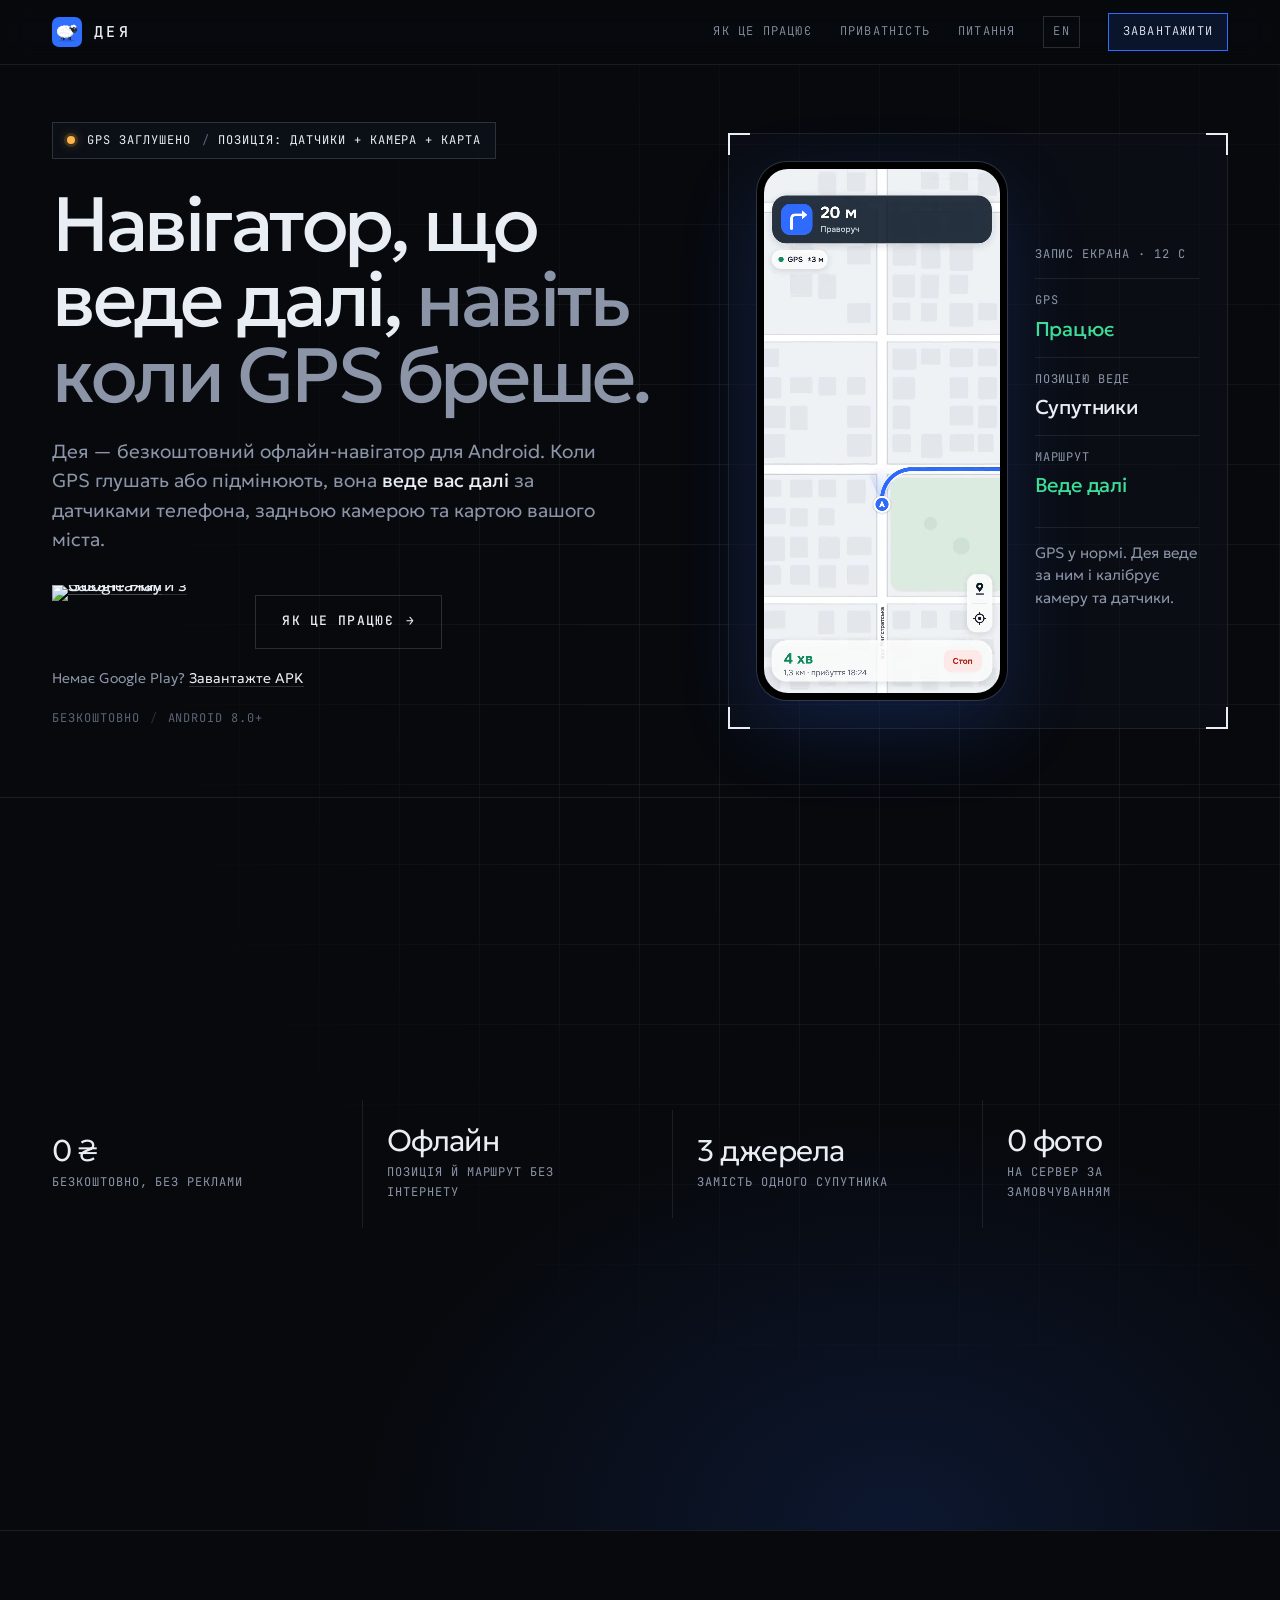
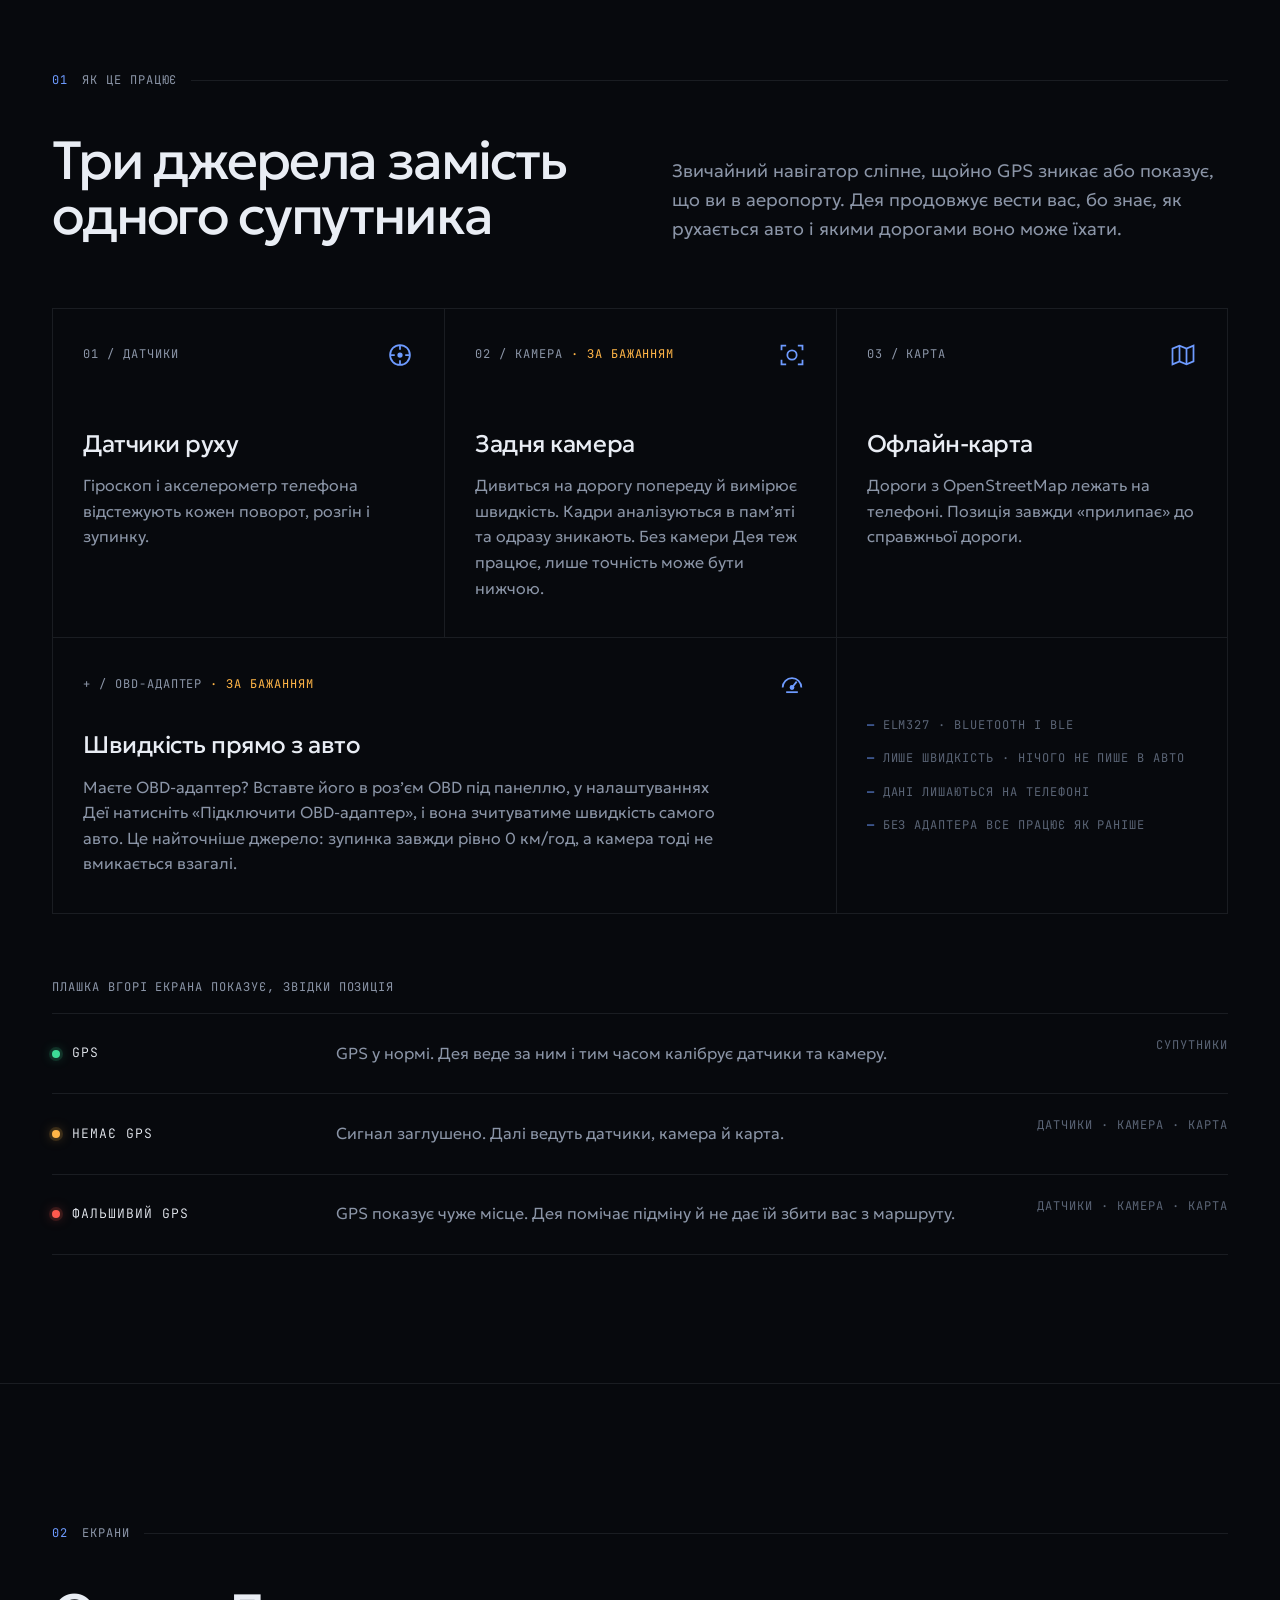
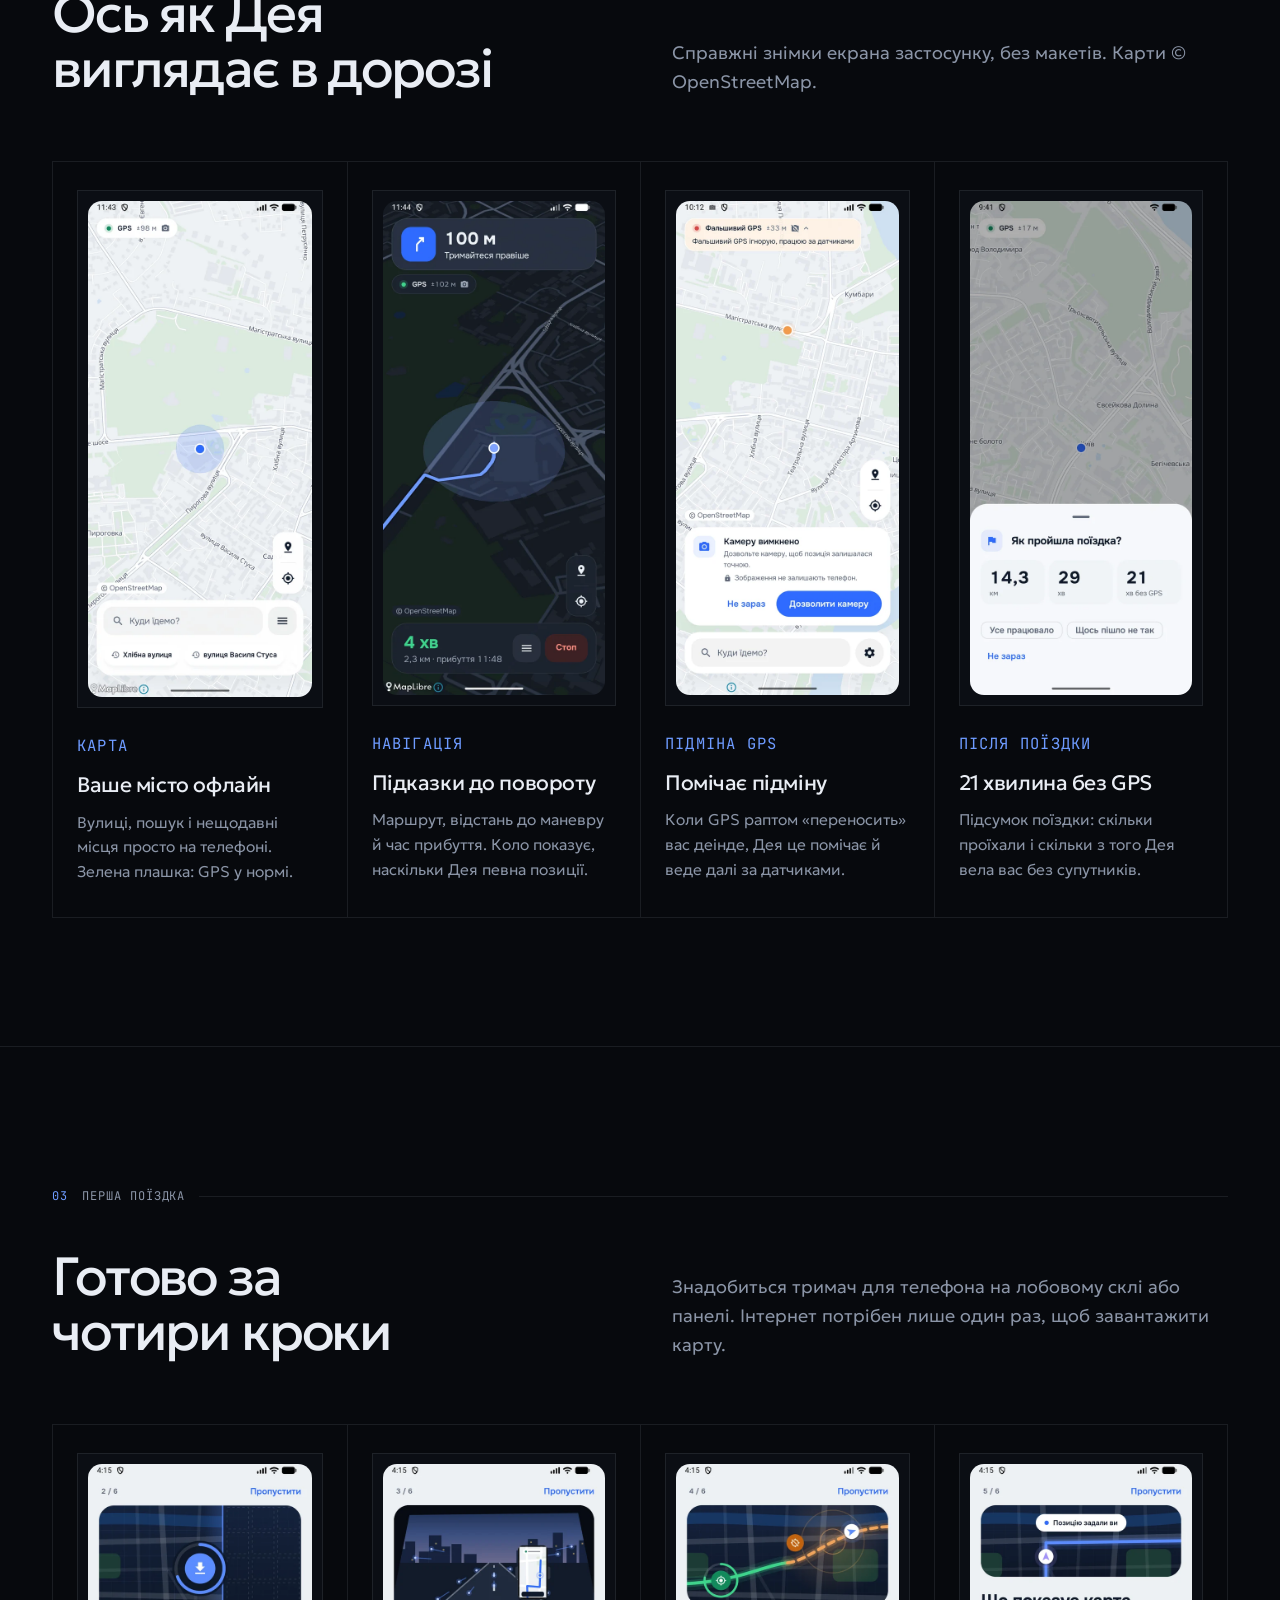
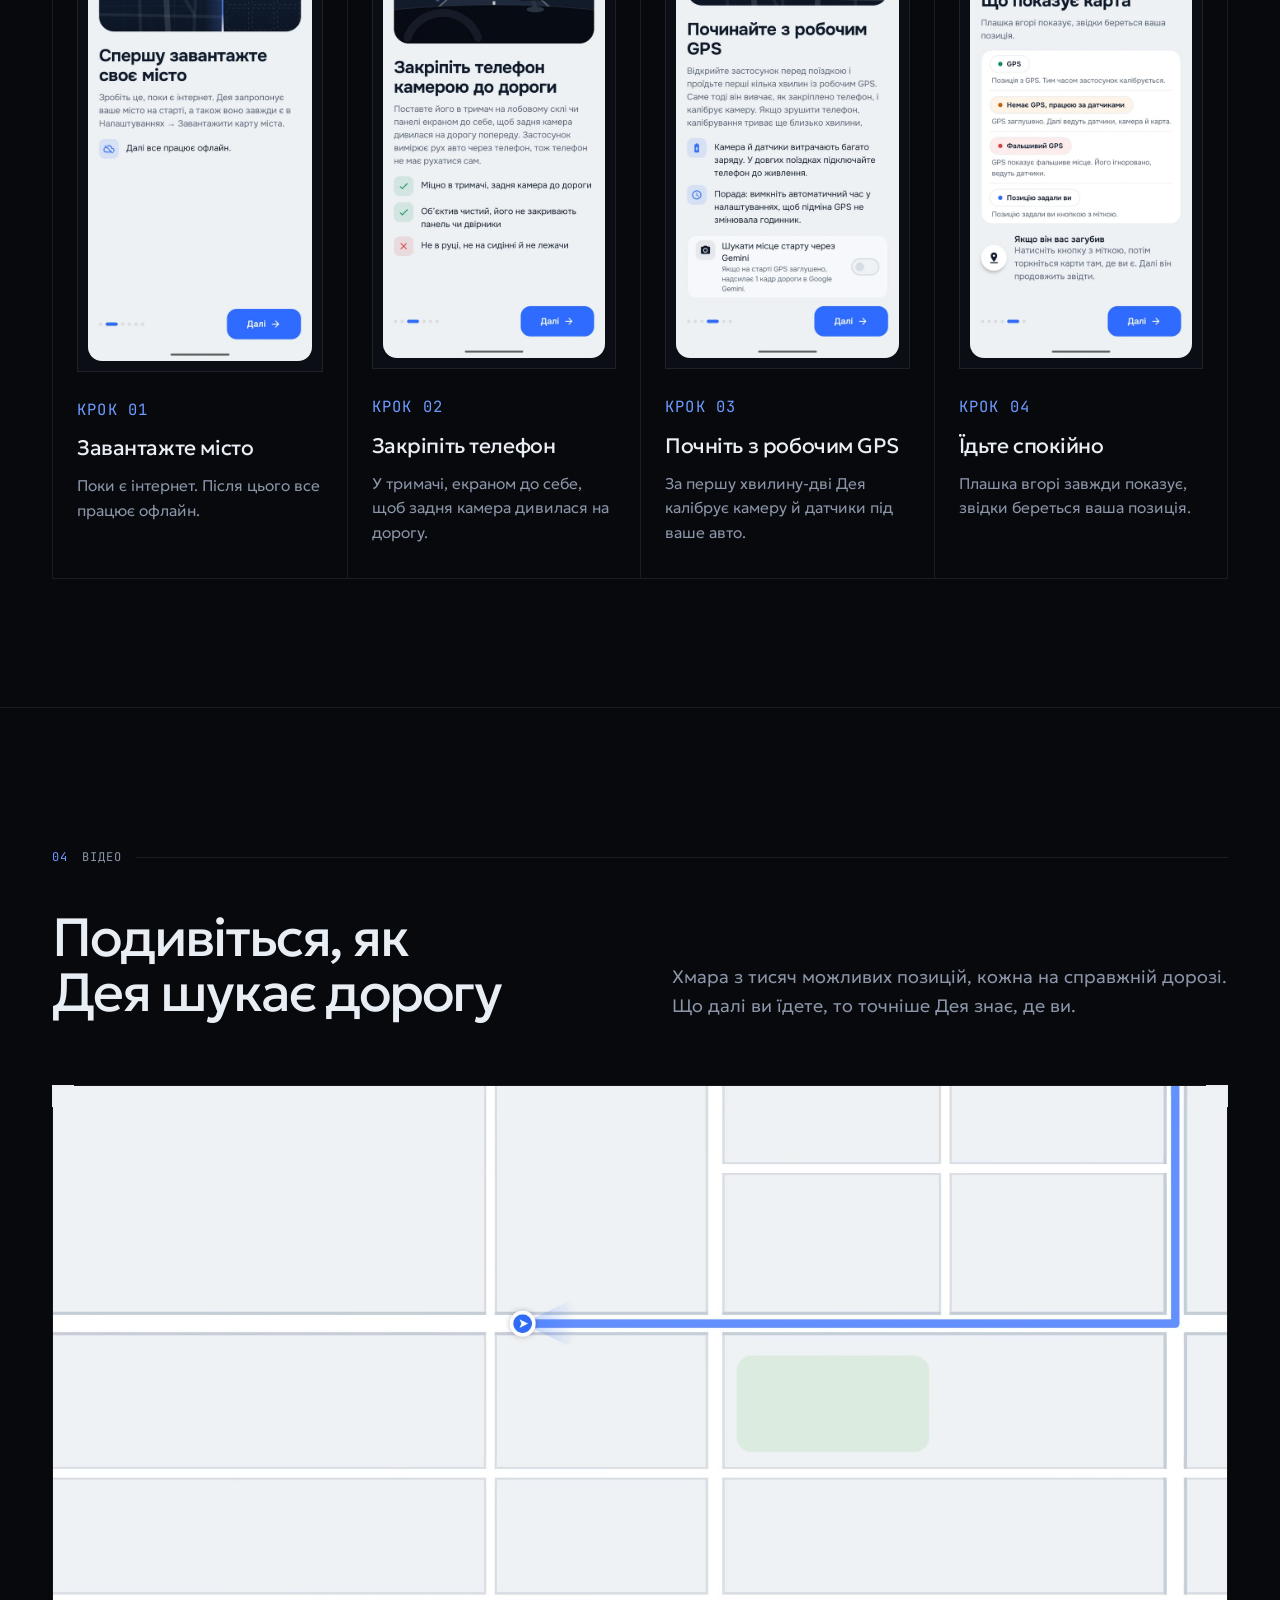
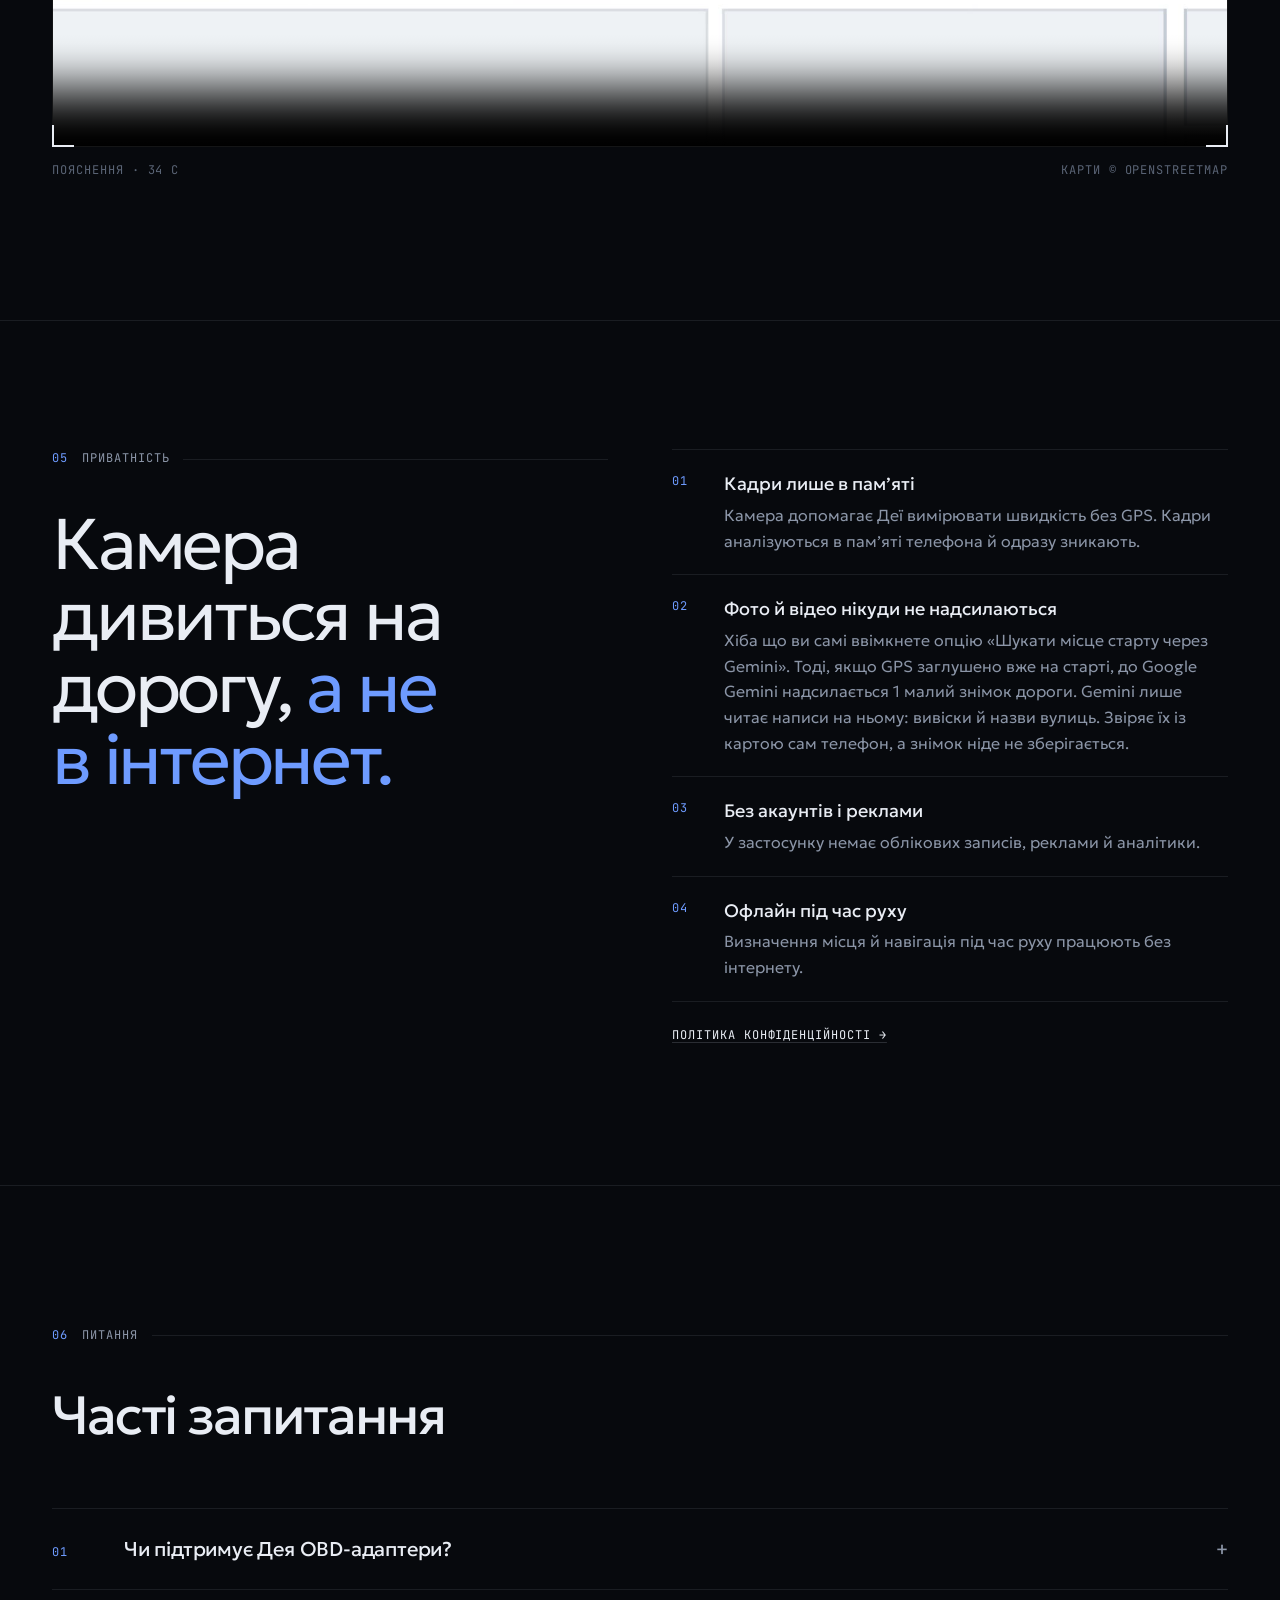
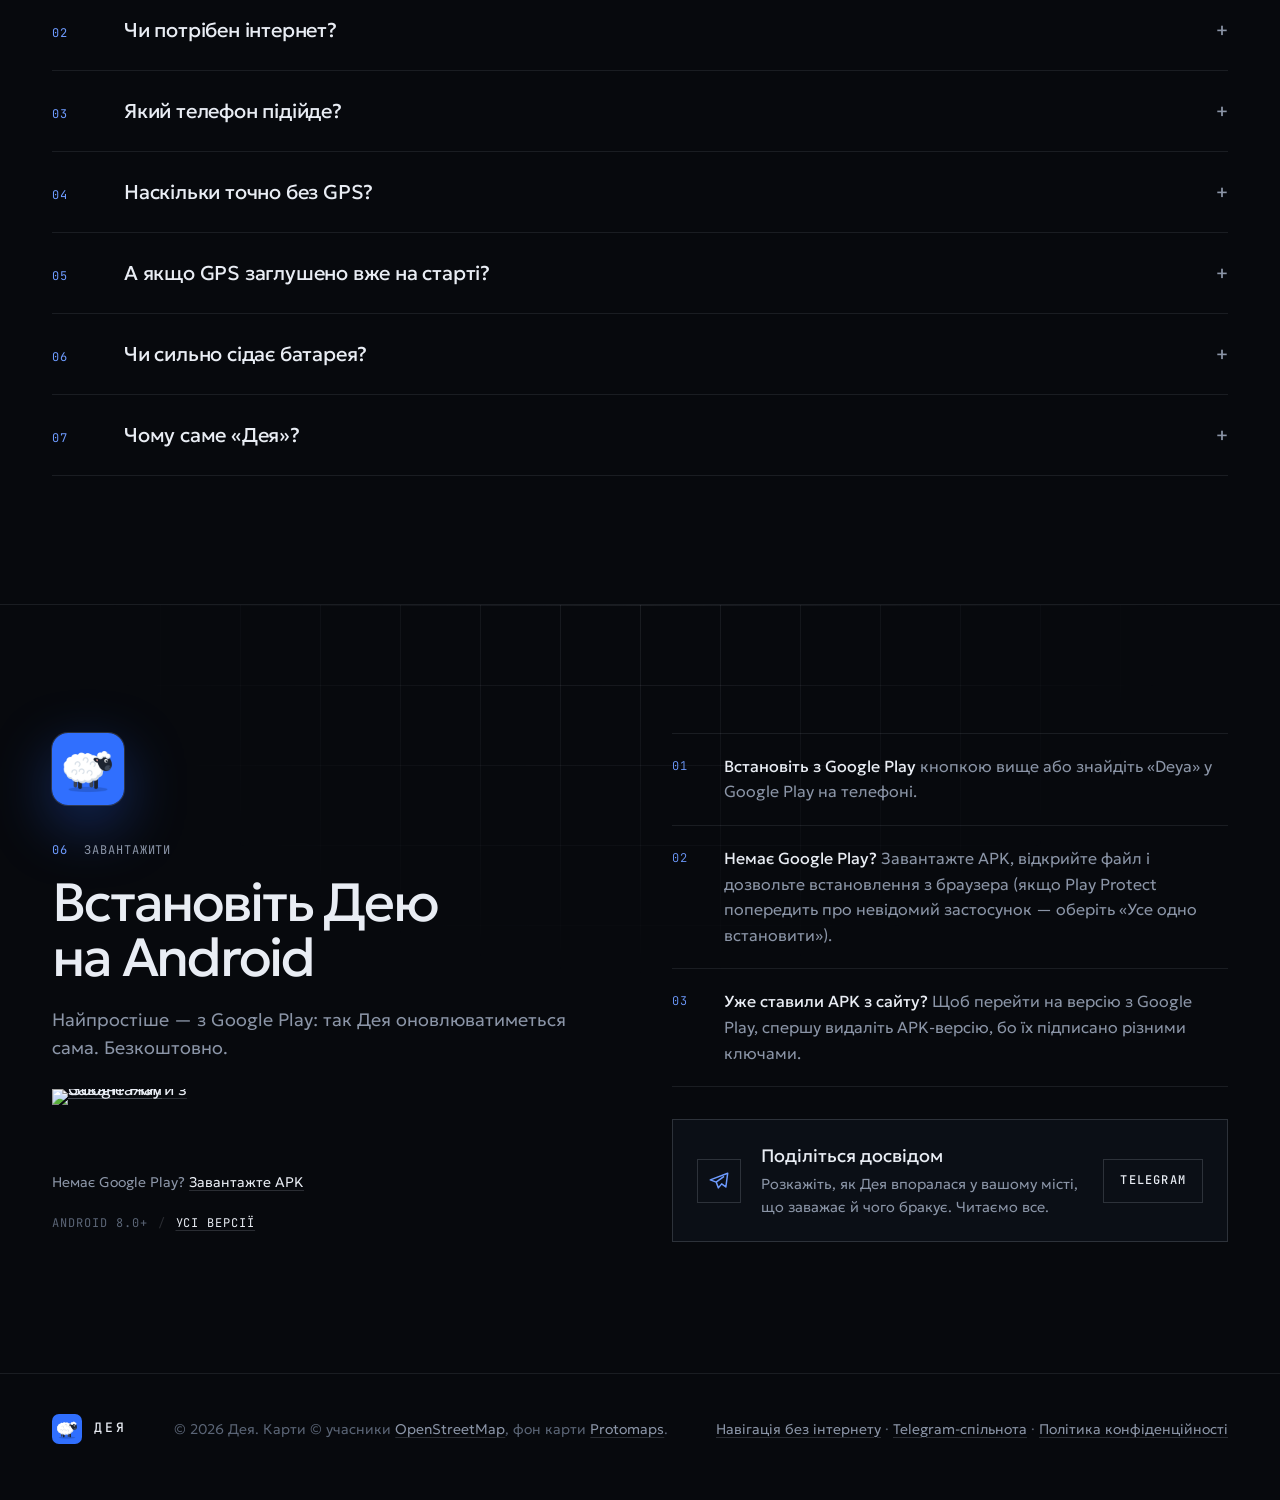
==== commit e97851d0: "Merge f8156411eebdfe778eec779022e8a4db003ef526 into 5c2b5e334f892bcfdfabc3fb111f5c813b0a2f34" ====
--- a/index.html
+++ b/index.html
@@ -61,6 +61,7 @@
    "url": "https://getdeya.space/",
    "image": "https://getdeya.space/img/icon.png",
    "downloadUrl": "https://github.com/zheniaslius/deya-site/releases/latest/download/deya.apk",
+   "installUrl": "https://play.google.com/store/apps/details?id=com.yourname.deya",
    "offers": {
     "@type": "Offer",
     "price": "0",
@@ -160,13 +161,11 @@
       <p class="lead">Дея — безкоштовний офлайн-навігатор для Android. Коли GPS глушать або підмінюють,
         вона <b>веде вас далі</b> за датчиками телефона, задньою камерою та картою вашого міста.</p>
       <div class="cta">
-        <a class="btn btn-primary" href="https://github.com/zheniaslius/deya-site/releases/latest/download/deya.apk" download data-place="hero">
-          <svg viewBox="0 0 24 24" fill="none" stroke="currentColor" stroke-width="2" stroke-linecap="square" aria-hidden="true"><path d="M12 4v11"/><path d="m7 10.5 5 5 5-5"/><path d="M5 20h14"/></svg>
-          Завантажити APK
-        </a>
+        <a class="gp-badge" href="https://play.google.com/store/apps/details?id=com.yourname.deya&amp;hl=uk" target="_blank" rel="noopener" data-place="hero"><img src="https://play.google.com/intl/en_us/badges/static/images/badges/ua_badge_web_generic.png" alt="Завантажити з Google Play" width="646" height="250"></a>
         <a class="btn btn-line" href="#how">Як це працює <span class="arrow" aria-hidden="true">→</span></a>
       </div>
-      <p class="meta label"><span>Безкоштовно</span><span>Android 8.0+</span><span class="apk-meta" hidden></span></p>
+      <p class="apk-alt">Немає Google Play? <a href="https://github.com/zheniaslius/deya-site/releases/latest/download/deya.apk" download data-place="hero">Завантажте APK</a> <span class="apk-meta" hidden></span></p>
+      <p class="meta label"><span>Безкоштовно</span><span>Android 8.0+</span></p>
     </div>
     <div class="demo">
       <div class="handset"><video autoplay muted loop playsinline poster="img/hero-poster.jpg" aria-label="Запис екрана Деї: GPS зникає, а навігація веде далі за камерою й датчиками">
@@ -255,34 +254,70 @@
   </div>
 </section>
 
+<section id="screens">
+  <div class="wrap">
+    <div class="sec-head rv">
+      <p class="idx label"><span class="n">02</span> Екрани</p>
+      <h2>Ось як Дея виглядає в дорозі</h2>
+      <p class="sub">Справжні знімки екрана застосунку, без макетів. Карти © OpenStreetMap.</p>
+    </div>
+    <div class="steps screens rv">
+      <div class="step">
+        <div class="shot"><img src="img/uk-app-map.webp" alt="Екран Деї: офлайн-карта міста з назвами вулиць, зелена плашка GPS і пошук «Куди їдемо?» з нещодавніми місцями" loading="lazy" width="540" height="1200"></div>
+        <p class="label"><span class="n">Карта</span></p>
+        <h3>Ваше місто офлайн</h3>
+        <p>Вулиці, пошук і нещодавні місця просто на телефоні. Зелена плашка: GPS у нормі.</p>
+      </div>
+      <div class="step">
+        <div class="shot"><img src="img/uk-app-nav-night.webp" alt="Екран Деї вночі: підказка «100 м, тримайтеся праворуч», маршрут і коло точності навколо позиції, 4 хв до прибуття" loading="lazy" width="540" height="1200"></div>
+        <p class="label"><span class="n">Навігація</span></p>
+        <h3>Підказки до повороту</h3>
+        <p>Маршрут, відстань до маневру й час прибуття. Коло показує, наскільки Дея певна позиції.</p>
+      </div>
+      <div class="step">
+        <div class="shot"><img src="img/uk-app-fake-gps.webp" alt="Екран Деї: червона плашка «Фальшивий GPS ігнорую, працюю за датчиками» над картою" loading="lazy" width="540" height="1200"></div>
+        <p class="label"><span class="n">Підміна GPS</span></p>
+        <h3>Помічає підміну</h3>
+        <p>Коли GPS раптом «переносить» вас деінде, Дея це помічає й веде далі за датчиками.</p>
+      </div>
+      <div class="step">
+        <div class="shot"><img src="img/uk-app-trip.webp" alt="Екран Деї після поїздки: 14,3 км, 29 хв, з них 21 хв без GPS" loading="lazy" width="540" height="1200"></div>
+        <p class="label"><span class="n">Після поїздки</span></p>
+        <h3>21 хвилина без GPS</h3>
+        <p>Підсумок поїздки: скільки проїхали і скільки з того Дея вела вас без супутників.</p>
+      </div>
+    </div>
+  </div>
+</section>
+
 <section id="start">
   <div class="wrap">
     <div class="sec-head rv">
-      <p class="idx label"><span class="n">02</span> Перша поїздка</p>
+      <p class="idx label"><span class="n">03</span> Перша поїздка</p>
       <h2>Готово за чотири кроки</h2>
       <p class="sub">Знадобиться тримач для телефона на лобовому склі або панелі. Інтернет потрібен лише один раз, щоб завантажити карту.</p>
     </div>
     <div class="steps rv">
       <div class="step">
-        <div class="shot"><img src="img/uk-2-city.webp" alt="Екран: Спершу завантажте своє місто" loading="lazy" width="540" height="1200"></div>
+        <div class="shot"><img src="img/uk-ob-2.webp" alt="Екран Деї: Спершу завантажте своє місто" loading="lazy" width="540" height="1200"></div>
         <p class="label"><span class="n">Крок 01</span></p>
         <h3>Завантажте місто</h3>
         <p>Поки є інтернет. Після цього все працює офлайн.</p>
       </div>
       <div class="step">
-        <div class="shot"><img src="img/uk-3-mount.webp" alt="Екран: Закріпіть телефон камерою до дороги" loading="lazy" width="540" height="1200"></div>
+        <div class="shot"><img src="img/uk-ob-3.webp" alt="Екран Деї: Закріпіть телефон камерою до дороги" loading="lazy" width="540" height="1200"></div>
         <p class="label"><span class="n">Крок 02</span></p>
         <h3>Закріпіть телефон</h3>
         <p>У тримачі, екраном до себе, щоб задня камера дивилася на дорогу.</p>
       </div>
       <div class="step">
-        <div class="shot"><img src="img/uk-4-start.webp" alt="Екран: Починайте з робочим GPS" loading="lazy" width="540" height="1200"></div>
+        <div class="shot"><img src="img/uk-ob-4.webp" alt="Екран Деї: Починайте з робочим GPS" loading="lazy" width="540" height="1200"></div>
         <p class="label"><span class="n">Крок 03</span></p>
         <h3>Почніть з робочим GPS</h3>
         <p>За першу хвилину-дві Дея калібрує камеру й датчики під ваше авто.</p>
       </div>
       <div class="step">
-        <div class="shot"><img src="img/uk-5-map.webp" alt="Екран: Що показує карта" loading="lazy" width="540" height="1200"></div>
+        <div class="shot"><img src="img/uk-ob-5.webp" alt="Екран Деї: Що показує карта" loading="lazy" width="540" height="1200"></div>
         <p class="label"><span class="n">Крок 04</span></p>
         <h3>Їдьте спокійно</h3>
         <p>Плашка вгорі завжди показує, звідки береться ваша позиція.</p>
@@ -294,7 +329,7 @@
 <section id="video">
   <div class="wrap">
     <div class="sec-head rv">
-      <p class="idx label"><span class="n">03</span> Відео</p>
+      <p class="idx label"><span class="n">04</span> Відео</p>
       <h2>Подивіться, як Дея шукає дорогу</h2>
       <p class="sub">Хмара з тисяч можливих позицій, кожна на справжній дорозі. Що далі ви їдете, то точніше Дея знає, де ви.</p>
     </div>
@@ -312,7 +347,7 @@
   <div class="wrap">
     <div class="privacy">
       <div class="rv">
-        <p class="idx label" style="margin:0 0 40px"><span class="n">04</span> Приватність</p>
+        <p class="idx label" style="margin:0 0 40px"><span class="n">05</span> Приватність</p>
         <p class="big">Камера дивиться на дорогу, <span class="hl">а не в інтернет.</span></p>
       </div>
       <div class="rv">
@@ -331,7 +366,7 @@
 <section id="faq">
   <div class="wrap">
     <div class="sec-head rv">
-      <p class="idx label"><span class="n">05</span> Питання</p>
+      <p class="idx label"><span class="n">06</span> Питання</p>
       <h2>Часті запитання</h2>
     </div>
     <div class="faq rv">
@@ -375,20 +410,18 @@
         <img class="icon" src="img/icon.png" alt="Значок Деї: біла вівця на синьому" width="72" height="72">
         <p class="label" style="margin:0 0 16px"><span style="color:var(--blue-hi)">06</span> &nbsp;Завантажити</p>
         <h2>Встановіть Дею на Android</h2>
-        <p class="sub">Завантажте APK прямо з цього сайту або приєднайтеся до бета-тестування в Google Play. Безкоштовно.</p>
+        <p class="sub">Найпростіше — з Google Play: так Дея оновлюватиметься сама. Безкоштовно.</p>
         <div class="cta">
-          <a class="btn btn-primary" href="https://github.com/zheniaslius/deya-site/releases/latest/download/deya.apk" download data-place="install">
-            <svg viewBox="0 0 24 24" fill="none" stroke="currentColor" stroke-width="2" stroke-linecap="square" aria-hidden="true"><path d="M12 4v11"/><path d="m7 10.5 5 5 5-5"/><path d="M5 20h14"/></svg>
-            Завантажити APK
-          </a>
+          <a class="gp-badge" href="https://play.google.com/store/apps/details?id=com.yourname.deya&amp;hl=uk" target="_blank" rel="noopener" data-place="install"><img src="https://play.google.com/intl/en_us/badges/static/images/badges/ua_badge_web_generic.png" alt="Завантажити з Google Play" width="646" height="250"></a>
         </div>
+        <p class="apk-alt">Немає Google Play? <a href="https://github.com/zheniaslius/deya-site/releases/latest/download/deya.apk" download data-place="install">Завантажте APK</a></p>
         <p class="meta label"><span>Android 8.0+</span><span class="apk-meta" hidden></span><span><a href="https://github.com/zheniaslius/deya-site/releases">Усі версії</a></span></p>
       </div>
       <div class="rv">
         <ol class="steps-list">
-          <li><span><b>Завантажте APK</b> кнопкою на телефоні з Android, відкрийте файл і дозвольте встановлення з браузера (якщо Play Protect попередить про невідомий застосунок — оберіть «Усе одно встановити»).</span></li>
-          <li><span><b>Або через Google Play (закритий бета-тест):</b> спершу приєднайтеся до групи тестувальників <a href="https://groups.google.com/g/deya-testing" target="_blank" rel="noopener">deya-testing</a>.</span></li>
-          <li><span>Після приєднання до групи відкрийте сторінку тесту <a href="https://play.google.com/store/apps/details?id=com.yourname.deya" target="_blank" rel="noopener">на Android</a> або <a href="https://play.google.com/apps/testing/com.yourname.deya" target="_blank" rel="noopener">у вебі</a>, натисніть «Стати тестувальником» і встановіть Дею з Google Play.</span></li>
+          <li><span><b>Встановіть з Google Play</b> кнопкою вище або знайдіть «Deya» у Google Play на телефоні.</span></li>
+          <li><span><b>Немає Google Play?</b> Завантажте APK, відкрийте файл і дозвольте встановлення з браузера (якщо Play Protect попередить про невідомий застосунок — оберіть «Усе одно встановити»).</span></li>
+          <li><span><b>Уже ставили APK з сайту?</b> Щоб перейти на версію з Google Play, спершу видаліть APK-версію, бо їх підписано різними ключами.</span></li>
         </ol>
         <div class="community">
           <span class="tg"><svg viewBox="0 0 24 24" fill="none" stroke="currentColor" stroke-width="1.6" stroke-linejoin="round" aria-hidden="true"><path d="m21.5 3.5-19 7.3 6.4 2.4 2.4 6.3 3.6-4.4 4.6 3.4z"/><path d="m8.9 13.2 8.6-6.2"/></svg></span>
--- a/assets/site.css
+++ b/assets/site.css
@@ -343,3 +343,12 @@
   .ro .v { font-size: 16px; }
   .readout .cap { font-size: 13.5px; min-height: 9em; }
 }
+
+/* Google Play badge (official artwork, hotlinked as Google's badge generator gives it). The PNG has
+   clear space above and below the badge; the negative margin lines it up with the 54 px buttons. */
+.gp-badge { display: inline-block; line-height: 0; margin: -10px 0; border-radius: 10px; }
+.gp-badge img { height: 74px; width: auto; display: block; }
+.gp-badge:focus-visible { outline: 2px solid var(--blue-hi); outline-offset: -8px; }
+.apk-alt { margin: 18px 0 0; font-size: 14px; color: var(--muted); }
+.apk-alt a { color: var(--text); }
+.apk-alt .apk-meta { color: var(--dim); font-family: var(--mono); font-size: 12px; letter-spacing: .06em; margin-left: 6px; }
